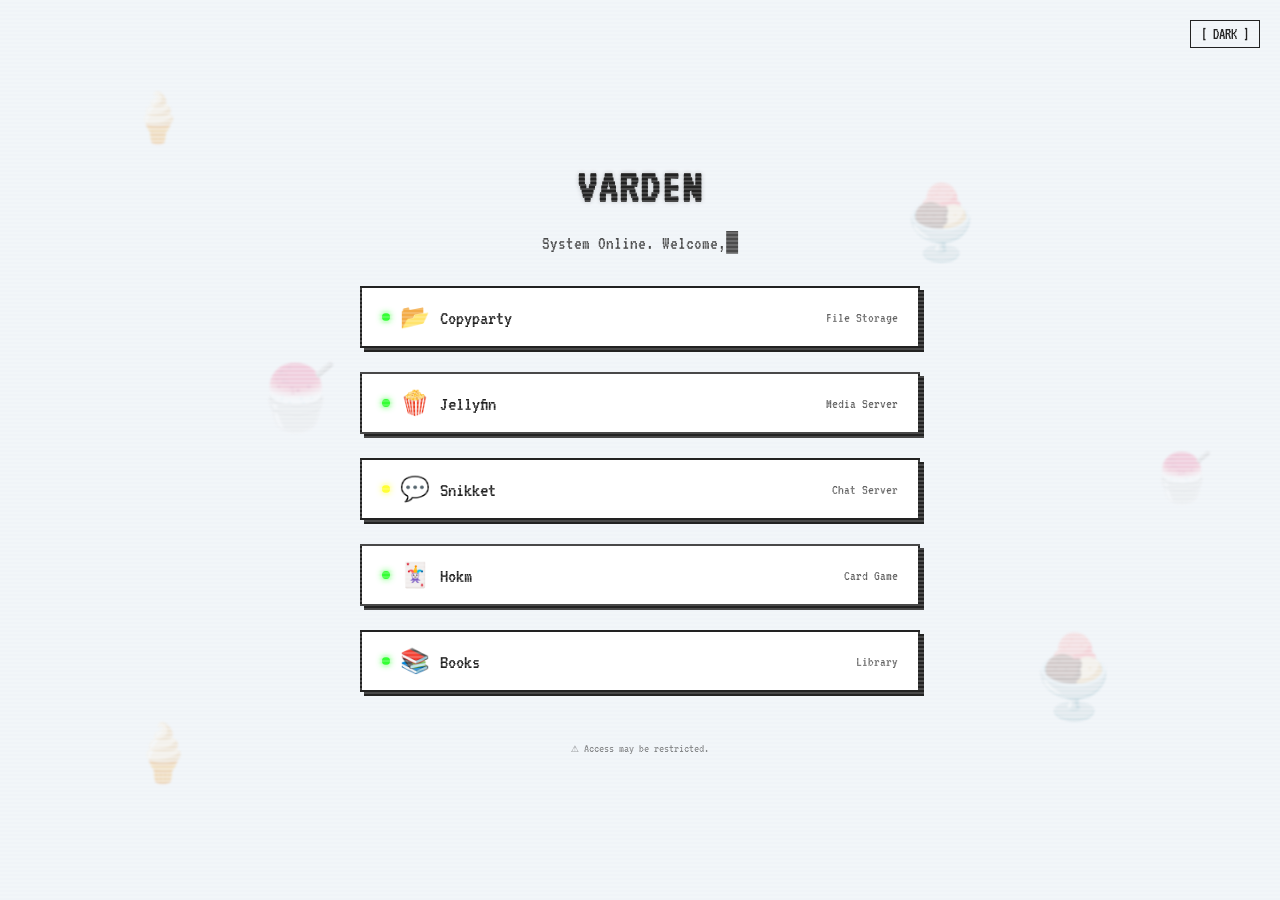
==== index.html @ 6d4e9b2d "Improve homepage UX: FOUC fix, mobile descriptions, hover touch safety, semantic HTML, reduced-motio" ====
<!DOCTYPE html>
<html lang="en">
    <head>
        <meta charset="UTF-8">
        <meta name="viewport" content="width=device-width, initial-scale=1.0">
        <meta name="description" content="Varden — personal services hub: file storage, media server, chat, card game, and digital library.">
        <title>varden</title>
        <!-- Favicon: Axe Emoji -->
        <link rel="icon" href="data:image/svg+xml,<svg xmlns=%22http://www.w3.org/2000/svg%22 viewBox=%220 0 100 100%22><text y=%22.9em%22 font-size=%2290%22>🪓</text></svg>">

        <!-- Google Fonts: VT323 for retro terminal look -->
        <link rel="preconnect" href="https://fonts.googleapis.com">
        <link rel="preconnect" href="https://fonts.gstatic.com" crossorigin>
        <link href="https://fonts.googleapis.com/css2?family=VT323&display=swap" rel="stylesheet">

        <style>
        :root {
            /* Dark Theme (Default) */
            --bg-color: #0a0a0a;
            --text-color: #33ff33; /* Classic Terminal Green */
            --accent-color: #33ff33;
            --scanline-color: rgba(0, 0, 0, 0.5);
            --button-bg: #111;
            --button-border: #33ff33;
            --button-hover-bg: #33ff33;
            --button-hover-text: #000;
            --shadow-glow: 0 0 10px rgba(51, 255, 51, 0.5);
            --tap-highlight: transparent;
            --ice-cream-opacity: 0.15;
        }

        [data-theme="light"] {
            /* Light Theme */
            --bg-color: #f0f4f8; /* Slightly icy blue-white */
            --text-color: #222;
            --accent-color: #ff85a2; /* Ice cream pink accent */
            --scanline-color: rgba(255, 255, 255, 0.3);
            --button-bg: #fff;
            --button-border: #222;
            --button-hover-bg: #ff85a2; /* originally: #222 */
            --button-hover-text: #fff;
            --shadow-glow: 0 0 5px rgba(0, 0, 0, 0.2);
            --ice-cream-opacity: 0.25;
        }

        * {
            box-sizing: border-box;
            -webkit-tap-highlight-color: var(--tap-highlight);
        }

        body {
            margin: 0;
            padding: 0;
            background-color: var(--bg-color);
            color: var(--text-color);
            font-family: 'VT323', monospace;
            min-height: 100vh;
            min-height: 100dvh;
            display: flex;
            flex-direction: column;
            align-items: center;
            justify-content: center;
            position: relative;
            transition: background-color 0.3s, color 0.3s;
        }

        /* CRT Scanline Effect Overlay */
        .crt-overlay {
            position: fixed;
            top: 0;
            left: 0;
            width: 100%;
            height: 100%;
            background: linear-gradient(
                to bottom,
                var(--scanline-color) 50%,
                transparent 50%
                );
            background-size: 100% 4px;
            pointer-events: none;
            z-index: 10;
            opacity: 0.6;
        }

        /* Floating Ice Cream Background */
        .bg-shapes {
            position: absolute;
            top: 0;
            left: 0;
            width: 100%;
            height: 100%;
            pointer-events: none;
            z-index: 1;
            overflow: hidden;
        }

        .shape {
            position: absolute;
            font-size: 4rem;
            opacity: var(--ice-cream-opacity);
            filter: blur(1px);
            animation: float 6s ease-in-out infinite;
        }

        .shape:nth-child(odd) { animation-duration: 5s; animation-delay: -1s; }
        .shape:nth-child(even) { animation-duration: 7s; animation-delay: -3s; }

        /* Random positions and delays for ice creams */
        .shape:nth-child(1) { top: 10%; left: 10%; animation-duration: 20s; font-size: 3rem; }
        .shape:nth-child(2) { top: 70%; left: 80%; animation-duration: 25s; animation-delay: -5s; font-size: 5rem; }
        .shape:nth-child(3) { top: 40%; left: 20%; animation-duration: 18s; animation-delay: -2s; font-size: 4rem; }
        .shape:nth-child(4) { top: 80%; left: 10%; animation-duration: 22s; animation-delay: -10s; font-size: 3.5rem; }
        .shape:nth-child(5) { top: 20%; left: 70%; animation-duration: 28s; animation-delay: -8s; font-size: 4.5rem; }
        .shape:nth-child(6) { top: 50%; left: 90%; animation-duration: 19s; animation-delay: -3s; font-size: 3rem; }

        @keyframes cyberPulse {
            0%, 100% { opacity: 0.8; filter: drop-shadow(0 0 2px #00ff00); }
            50% { opacity: 1; filter: drop-shadow(0 0 8px #00ff00); }
        }

        @keyframes float {
            0%, 100% { transform: translateY(0) rotate(0deg); }
            50% { transform: translateY(-20px) rotate(5deg); }
        }

        @keyframes flicker {
            0% { opacity: 0.97; }
            5% { opacity: 0.95; }
            10% { opacity: 0.9; }
            15% { opacity: 0.95; }
            20% { opacity: 0.99; }
            50% { opacity: 0.95; }
            80% { opacity: 0.9; }
            100% { opacity: 0.97; }
        }

        .container {
            text-align: center;
            z-index: 5;
            padding: 20px;
            max-width: 600px;
            width: 100%;
            animation: flicker 0.15s infinite;
            margin: auto 0;
        }

        h1 {
            font-size: 3rem;
            margin-bottom: 0.5rem;
            text-shadow: var(--shadow-glow);
            letter-spacing: 2px;
        }

        .welcome-msg {
            font-size: 1.2rem;
            margin-bottom: 2rem;
            opacity: 0.8;
        }

        .welcome-msg::after {
            content: '█';
            animation: blink 1s step-end infinite;
        }

        @keyframes blink {
            50% { opacity: 0; }
        }

        .service-list {
            display: flex;
            flex-direction: column;
            gap: 1.5rem;
            width: 100%;
        }

        .service-btn {
            display: flex;
            align-items: center;
            justify-content: space-between;
            background-color: var(--button-bg);
            border: 2px solid var(--button-border);
            color: var(--text-color);
            padding: 15px 20px;
            text-decoration: none;
            font-size: 1.3rem;
            transition: all 0.2s ease;
            position: relative;
            box-shadow: 4px 4px 0px var(--button-border);
        }

        @media (hover: hover) {
            .service-btn:hover {
                background-color: var(--button-hover-bg);
                color: var(--button-hover-text);
                box-shadow: 4px 4px 0px var(--button-hover-bg), 0 0 15px var(--button-hover-bg);
                cursor: pointer;
            }
        }

        .btn-left {
            display: flex;
            align-items: center;
            gap: 10px;
        }

        .status-dot {
            width: 8px;
            height: 8px;
            border-radius: 50%;
            background-color: #33ff33;
            box-shadow: 0 0 6px #33ff33;
            order: -1;
        }

        .status-dot.offline {
            background-color: #ff3333;
            box-shadow: 0 0 6px #ff3333;
        }

        .status-dot.degraded {
            background-color: #ffff33;
            box-shadow: 0 0 6px #ffff33;
        }

        .emoji-icon {
            font-size: 1.5rem;
        }

        .description {
            font-size: 0.9rem;
            opacity: 0.7;
            text-align: right;
            max-width: 150px;
            white-space: nowrap;
            overflow: hidden;
            text-overflow: ellipsis;
        }

        .footer {
            margin-top: 3rem;
            font-size: 0.8rem;
            opacity: 0.5;
        }

        .theme-toggle {
            position: absolute;
            top: 20px;
            right: 20px;
            background: transparent;
            border: 1px solid var(--text-color);
            color: var(--text-color);
            padding: 5px 10px;
            font-family: 'VT323', monospace;
            cursor: pointer;
            z-index: 20;
            font-size: 1rem;
        }

        @media (hover: hover) {
            .theme-toggle:hover {
                background: var(--text-color);
                color: var(--bg-color);
            }
        }

        body.animations-paused * {
            animation-play-state: paused !important;
        }

        @media (max-width: 600px) {
            h1 { font-size: 2.5rem; }
            .service-btn {
                flex-direction: row;
                align-items: center;
                gap: 10px;
            }
            .description {
                font-size: 0.8rem;
            }
            .shape { font-size: 3rem !important; }
        }
    </style>
    <script>
        (function() {
            var saved = localStorage.getItem('theme');
            var theme = saved || (window.matchMedia('(prefers-color-scheme: light)').matches ? 'light' : 'dark');
            document.documentElement.setAttribute('data-theme', theme);
        })();
    </script>
    </head>

    <body>

        <div class="crt-overlay"></div>

        <div class="bg-shapes">
            <div class="shape">🍦</div>
            <div class="shape">🍨</div>
            <div class="shape">🍧</div>
            <div class="shape">🍦</div>
            <div class="shape">🍨</div>
            <div class="shape">🍧</div>
        </div>

        <button class="theme-toggle" id="themeToggle">[ LIGHT ]</button>

        <main class="container">
            <h1>VARDEN</h1>
            <p class="welcome-msg">System Online. Welcome, User.</p>

            <nav class="service-list" aria-label="Services">
                <!-- Copyparty Link -->
                <a href="https://copyparty.varden.ir" class="service-btn">
                    <div class="btn-left">
                        <span class="status-dot"></span>
                        <span class="emoji-icon">📂</span>
                        <span>Copyparty</span>
                    </div>
                    <span class="description">File Storage</span>
                </a>

                <!-- Jellyfin Link -->
                <a href="https://jellyfin.varden.ir" class="service-btn">
                    <div class="btn-left">
                        <span class="status-dot"></span>
                        <span class="emoji-icon">🍿</span>
                        <span>Jellyfin</span>
                    </div>
                    <span class="description">Media Server</span>
                </a>

                <!-- Snikket Link -->
                <a href="#" class="service-btn">
                    <div class="btn-left">
                        <span class="status-dot degraded"></span>
                        <span class="emoji-icon">💬</span>
                        <span>Snikket</span>
                    </div>
                    <span class="description">Chat Server</span>
                </a>

                <!-- Hokm Link -->
                <a href="https://hokm.varden.ir" class="service-btn">
                    <div class="btn-left">
                        <span class="status-dot"></span>
                        <span class="emoji-icon">🃏</span>
                        <span>Hokm</span>
                    </div>
                    <span class="description">Card Game</span>
                </a>

                <!-- Books Link -->
                <a href="https://books.varden.ir" class="service-btn">
                    <div class="btn-left">
                        <span class="status-dot"></span>
                        <span class="emoji-icon">📚</span>
                        <span>Books</span>
                    </div>
                    <span class="description">Library</span>
                </a>
            </nav>

            <footer class="footer">
                <p>⚠️ Access may be restricted.</p>
            </footer>
        </main>

        <script>
            const toggleBtn = document.getElementById('themeToggle');
            const docEl = document.documentElement;

            // Typing effect for welcome message
            const welcomeMsg = document.querySelector('.welcome-msg');
            const text = welcomeMsg.textContent;
            welcomeMsg.textContent = '';
            let i = 0;

            function typeWriter() {
                if (i < text.length) {
                    welcomeMsg.textContent += text.charAt(i);
                    i++;
                    setTimeout(typeWriter, 50);
                }
            }

            typeWriter();

            // Sync toggle button text with theme set by head script
            updateButtonText(docEl.getAttribute('data-theme'));

            toggleBtn.addEventListener('click', () => {
                const current = docEl.getAttribute('data-theme');
                const newTheme = current === 'dark' ? 'light' : 'dark';

                docEl.setAttribute('data-theme', newTheme);
                localStorage.setItem('theme', newTheme);
                updateButtonText(newTheme);
            });

            function updateButtonText(theme) {
                toggleBtn.textContent = theme === 'dark' ? '[ LIGHT ]' : '[ DARK ]';
            }

            // Pause animations when tab is not visible
            document.addEventListener('visibilitychange', () => {
                document.body.classList.toggle('animations-paused', document.hidden);
            });
        </script>
    </body>
</html>
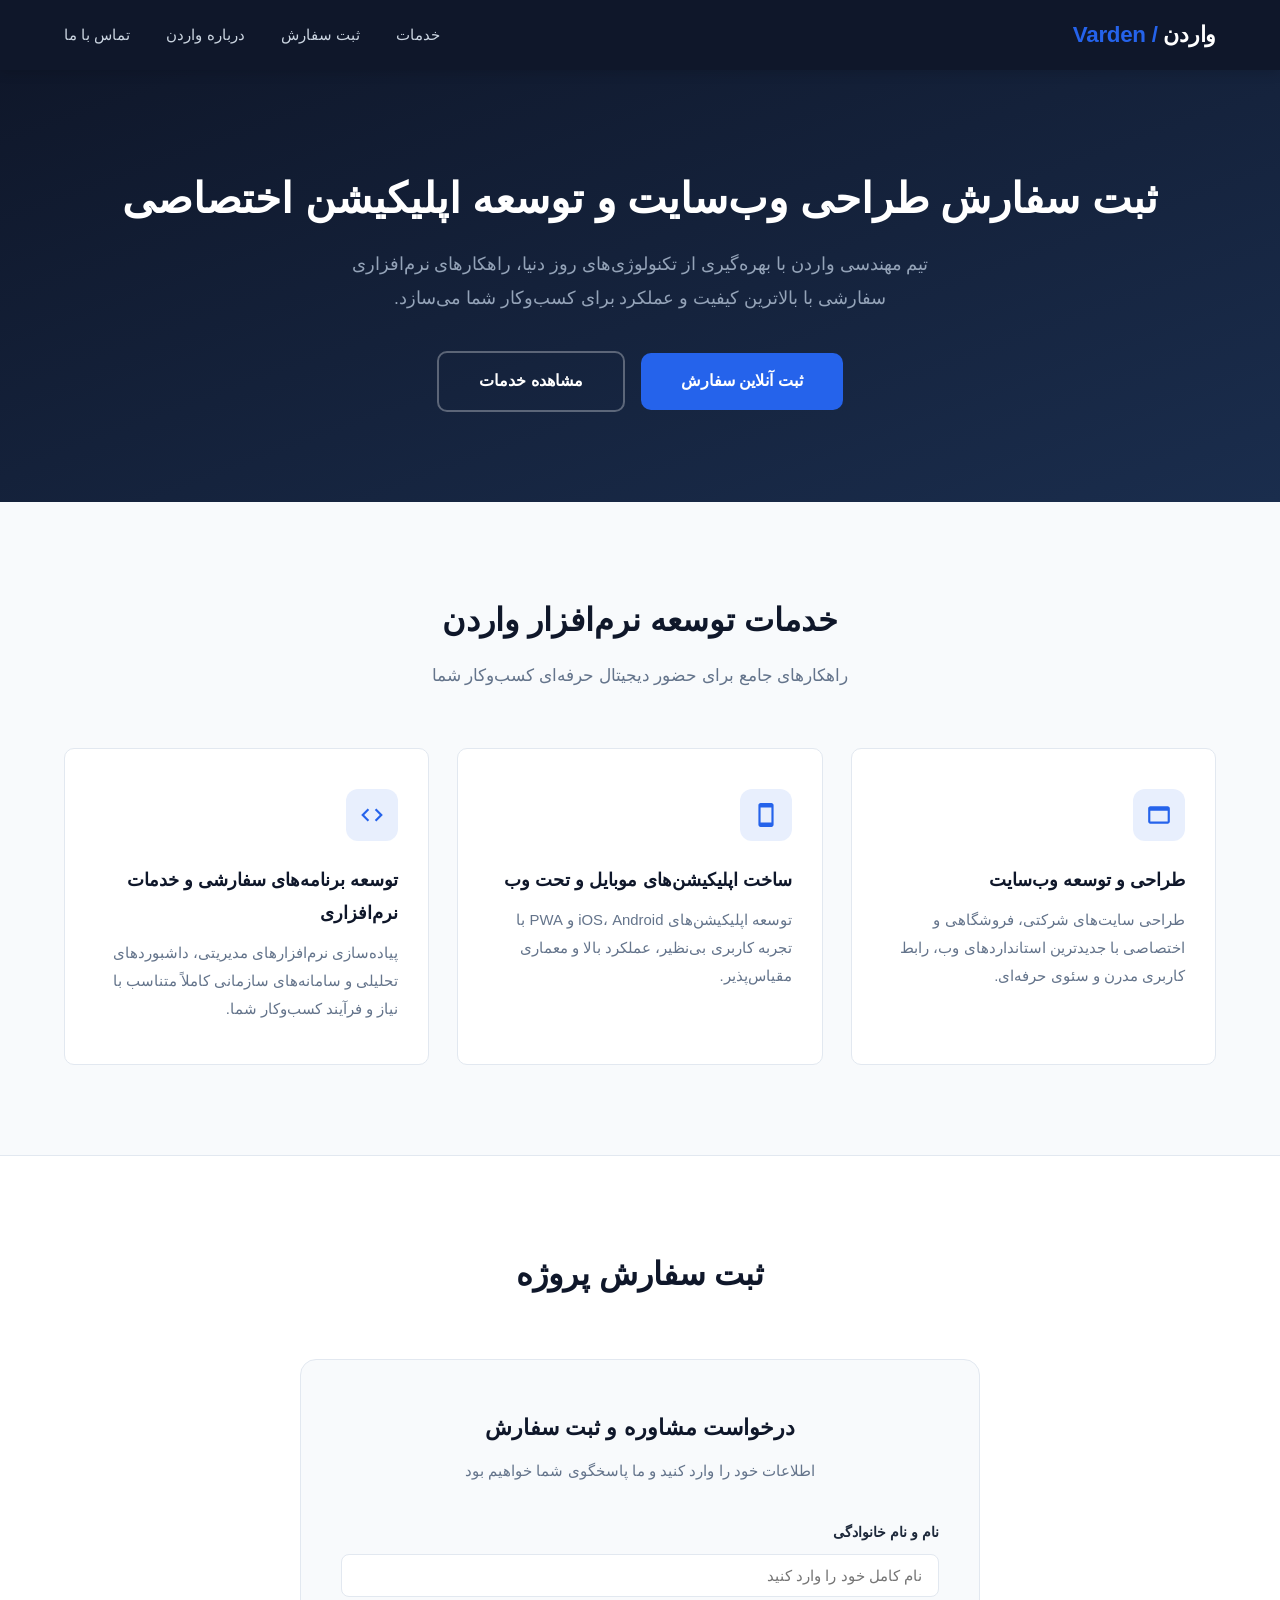
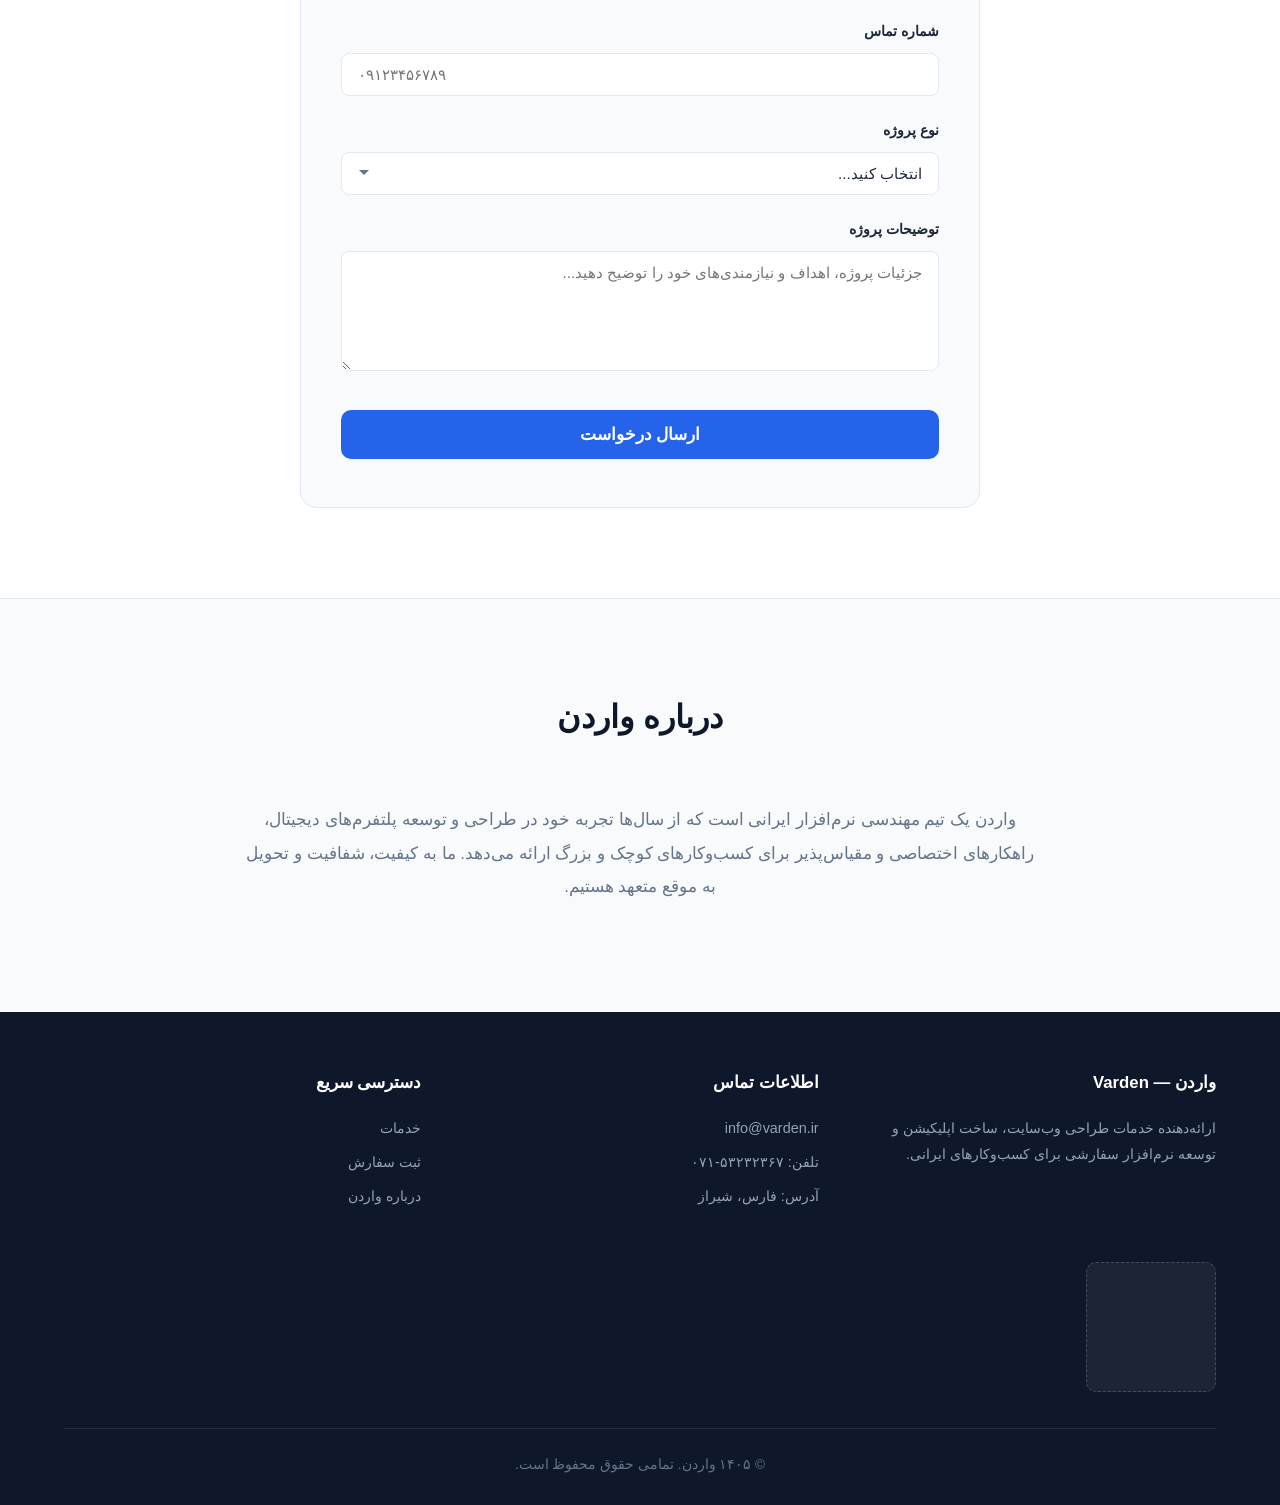
==== commit 326bcf90: "Embed real Enamad trust seal and update contact info - Embed real Enamad trust seal (id=7488022) - R" ====
--- a/index.html
+++ b/index.html
@@ -1,410 +1,611 @@
 <!DOCTYPE html>
-<html lang="en">
-    <head>
-        <meta charset="UTF-8">
-        <meta name="viewport" content="width=device-width, initial-scale=1.0">
-        <meta name="description" content="Varden — personal services hub: file storage, media server, chat, card game, and digital library.">
-        <title>varden</title>
-        <!-- Favicon: Axe Emoji -->
-        <link rel="icon" href="data:image/svg+xml,<svg xmlns=%22http://www.w3.org/2000/svg%22 viewBox=%220 0 100 100%22><text y=%22.9em%22 font-size=%2290%22>🪓</text></svg>">
-
-        <!-- Google Fonts: VT323 for retro terminal look -->
-        <link rel="preconnect" href="https://fonts.googleapis.com">
-        <link rel="preconnect" href="https://fonts.gstatic.com" crossorigin>
-        <link href="https://fonts.googleapis.com/css2?family=VT323&display=swap" rel="stylesheet">
-
-        <style>
-        :root {
-            /* Dark Theme (Default) */
-            --bg-color: #0a0a0a;
-            --text-color: #33ff33; /* Classic Terminal Green */
-            --accent-color: #33ff33;
-            --scanline-color: rgba(0, 0, 0, 0.5);
-            --button-bg: #111;
-            --button-border: #33ff33;
-            --button-hover-bg: #33ff33;
-            --button-hover-text: #000;
-            --shadow-glow: 0 0 10px rgba(51, 255, 51, 0.5);
-            --tap-highlight: transparent;
-            --ice-cream-opacity: 0.15;
-        }
-
-        [data-theme="light"] {
-            /* Light Theme */
-            --bg-color: #f0f4f8; /* Slightly icy blue-white */
-            --text-color: #222;
-            --accent-color: #ff85a2; /* Ice cream pink accent */
-            --scanline-color: rgba(255, 255, 255, 0.3);
-            --button-bg: #fff;
-            --button-border: #222;
-            --button-hover-bg: #ff85a2; /* originally: #222 */
-            --button-hover-text: #fff;
-            --shadow-glow: 0 0 5px rgba(0, 0, 0, 0.2);
-            --ice-cream-opacity: 0.25;
-        }
-
-        * {
-            box-sizing: border-box;
-            -webkit-tap-highlight-color: var(--tap-highlight);
-        }
-
-        body {
+<html lang="fa" dir="rtl">
+<head>
+    <meta charset="UTF-8">
+    <meta name="viewport" content="width=device-width, initial-scale=1.0">
+    <title>واردن | ثبت سفارش طراحی وب‌سایت و توسعه اپلیکیشن اختصاصی</title>
+    <style>
+        *, *::before, *::after {
             margin: 0;
             padding: 0;
-            background-color: var(--bg-color);
-            color: var(--text-color);
-            font-family: 'VT323', monospace;
-            min-height: 100vh;
-            min-height: 100dvh;
-            display: flex;
-            flex-direction: column;
-            align-items: center;
-            justify-content: center;
-            position: relative;
-            transition: background-color 0.3s, color 0.3s;
-        }
-
-        /* CRT Scanline Effect Overlay */
-        .crt-overlay {
-            position: fixed;
+            box-sizing: border-box;
+        }
+
+        :root {
+            --primary: #0f172a;
+            --bg: #f8fafc;
+            --accent: #2563eb;
+            --accent-hover: #1d4ed8;
+            --text: #1e293b;
+            --text-light: #64748b;
+            --border: #e2e8f0;
+            --white: #ffffff;
+            --radius: 10px;
+        }
+
+        html {
+            scroll-behavior: smooth;
+        }
+
+        body {
+            font-family: Vazirmatn, IRANSans, Tahoma, sans-serif;
+            background-color: var(--bg);
+            color: var(--text);
+            line-height: 1.8;
+            direction: rtl;
+        }
+
+        a {
+            text-decoration: none;
+            color: inherit;
+        }
+
+        .container {
+            max-width: 1200px;
+            margin: 0 auto;
+            padding: 0 24px;
+        }
+
+        /* ===== HEADER ===== */
+        header {
+            background: var(--primary);
+            position: sticky;
             top: 0;
-            left: 0;
-            width: 100%;
-            height: 100%;
-            background: linear-gradient(
-                to bottom,
-                var(--scanline-color) 50%,
-                transparent 50%
-                );
-            background-size: 100% 4px;
-            pointer-events: none;
-            z-index: 10;
-            opacity: 0.6;
-        }
-
-        /* Floating Ice Cream Background */
-        .bg-shapes {
-            position: absolute;
-            top: 0;
-            left: 0;
-            width: 100%;
-            height: 100%;
-            pointer-events: none;
-            z-index: 1;
-            overflow: hidden;
-        }
-
-        .shape {
-            position: absolute;
-            font-size: 4rem;
-            opacity: var(--ice-cream-opacity);
-            filter: blur(1px);
-            animation: float 6s ease-in-out infinite;
-        }
-
-        .shape:nth-child(odd) { animation-duration: 5s; animation-delay: -1s; }
-        .shape:nth-child(even) { animation-duration: 7s; animation-delay: -3s; }
-
-        /* Random positions and delays for ice creams */
-        .shape:nth-child(1) { top: 10%; left: 10%; animation-duration: 20s; font-size: 3rem; }
-        .shape:nth-child(2) { top: 70%; left: 80%; animation-duration: 25s; animation-delay: -5s; font-size: 5rem; }
-        .shape:nth-child(3) { top: 40%; left: 20%; animation-duration: 18s; animation-delay: -2s; font-size: 4rem; }
-        .shape:nth-child(4) { top: 80%; left: 10%; animation-duration: 22s; animation-delay: -10s; font-size: 3.5rem; }
-        .shape:nth-child(5) { top: 20%; left: 70%; animation-duration: 28s; animation-delay: -8s; font-size: 4.5rem; }
-        .shape:nth-child(6) { top: 50%; left: 90%; animation-duration: 19s; animation-delay: -3s; font-size: 3rem; }
-
-        @keyframes cyberPulse {
-            0%, 100% { opacity: 0.8; filter: drop-shadow(0 0 2px #00ff00); }
-            50% { opacity: 1; filter: drop-shadow(0 0 8px #00ff00); }
-        }
-
-        @keyframes float {
-            0%, 100% { transform: translateY(0) rotate(0deg); }
-            50% { transform: translateY(-20px) rotate(5deg); }
-        }
-
-        @keyframes flicker {
-            0% { opacity: 0.97; }
-            5% { opacity: 0.95; }
-            10% { opacity: 0.9; }
-            15% { opacity: 0.95; }
-            20% { opacity: 0.99; }
-            50% { opacity: 0.95; }
-            80% { opacity: 0.9; }
-            100% { opacity: 0.97; }
-        }
-
-        .container {
-            text-align: center;
-            z-index: 5;
-            padding: 20px;
-            max-width: 600px;
-            width: 100%;
-            animation: flicker 0.15s infinite;
-            margin: auto 0;
-        }
-
-        h1 {
-            font-size: 3rem;
-            margin-bottom: 0.5rem;
-            text-shadow: var(--shadow-glow);
-            letter-spacing: 2px;
-        }
-
-        .welcome-msg {
-            font-size: 1.2rem;
-            margin-bottom: 2rem;
-            opacity: 0.8;
-        }
-
-        .welcome-msg::after {
-            content: '█';
-            animation: blink 1s step-end infinite;
-        }
-
-        @keyframes blink {
-            50% { opacity: 0; }
-        }
-
-        .service-list {
-            display: flex;
-            flex-direction: column;
-            gap: 1.5rem;
-            width: 100%;
-        }
-
-        .service-btn {
+            z-index: 1000;
+            box-shadow: 0 2px 12px rgba(0,0,0,0.15);
+        }
+
+        .navbar {
             display: flex;
             align-items: center;
             justify-content: space-between;
-            background-color: var(--button-bg);
-            border: 2px solid var(--button-border);
-            color: var(--text-color);
-            padding: 15px 20px;
-            text-decoration: none;
-            font-size: 1.3rem;
-            transition: all 0.2s ease;
-            position: relative;
-            box-shadow: 4px 4px 0px var(--button-border);
-        }
-
-        @media (hover: hover) {
-            .service-btn:hover {
-                background-color: var(--button-hover-bg);
-                color: var(--button-hover-text);
-                box-shadow: 4px 4px 0px var(--button-hover-bg), 0 0 15px var(--button-hover-bg);
-                cursor: pointer;
-            }
-        }
-
-        .btn-left {
+            height: 70px;
+        }
+
+        .brand {
+            font-size: 1.4rem;
+            font-weight: 700;
+            color: var(--white);
+            letter-spacing: -0.3px;
+        }
+
+        .brand span {
+            color: var(--accent);
+        }
+
+        .nav-menu {
             display: flex;
             align-items: center;
-            gap: 10px;
-        }
-
-        .status-dot {
-            width: 8px;
-            height: 8px;
-            border-radius: 50%;
-            background-color: #33ff33;
-            box-shadow: 0 0 6px #33ff33;
-            order: -1;
-        }
-
-        .status-dot.offline {
-            background-color: #ff3333;
-            box-shadow: 0 0 6px #ff3333;
-        }
-
-        .status-dot.degraded {
-            background-color: #ffff33;
-            box-shadow: 0 0 6px #ffff33;
-        }
-
-        .emoji-icon {
-            font-size: 1.5rem;
-        }
-
-        .description {
+            gap: 36px;
+            list-style: none;
+        }
+
+        .nav-menu a {
+            color: #cbd5e1;
+            font-size: 0.95rem;
+            font-weight: 500;
+            transition: color 0.2s ease;
+        }
+
+        .nav-menu a:hover {
+            color: var(--white);
+        }
+
+        .hamburger {
+            display: none;
+            background: none;
+            border: none;
+            color: var(--white);
+            font-size: 1.6rem;
+            cursor: pointer;
+            padding: 4px;
+        }
+
+        /* ===== HERO ===== */
+        .hero {
+            background: linear-gradient(160deg, var(--primary) 0%, #1a2d4d 100%);
+            padding: 100px 0 90px;
+            text-align: center;
+            color: var(--white);
+        }
+
+        .hero h1 {
+            font-size: 2.6rem;
+            font-weight: 700;
+            line-height: 1.4;
+            margin-bottom: 20px;
+        }
+
+        .hero p {
+            font-size: 1.1rem;
+            color: #94a3b8;
+            max-width: 620px;
+            margin: 0 auto 36px;
+            line-height: 1.9;
+        }
+
+        .btn {
+            display: inline-block;
+            padding: 14px 40px;
+            border-radius: var(--radius);
+            font-size: 1rem;
+            font-weight: 600;
+            border: none;
+            cursor: pointer;
+            transition: all 0.25s ease;
+        }
+
+        .btn-accent {
+            background: var(--accent);
+            color: var(--white);
+        }
+
+        .btn-accent:hover {
+            background: var(--accent-hover);
+            transform: translateY(-2px);
+            box-shadow: 0 8px 24px rgba(37, 99, 235, 0.35);
+        }
+
+        .btn-outline {
+            background: transparent;
+            color: var(--white);
+            border: 2px solid rgba(255,255,255,0.3);
+            margin-right: 12px;
+        }
+
+        .btn-outline:hover {
+            border-color: var(--white);
+            background: rgba(255,255,255,0.08);
+        }
+
+        /* ===== SECTIONS COMMON ===== */
+        section {
+            padding: 90px 0;
+        }
+
+        .section-header {
+            text-align: center;
+            margin-bottom: 56px;
+        }
+
+        .section-header h2 {
+            font-size: 2rem;
+            font-weight: 700;
+            color: var(--primary);
+            margin-bottom: 12px;
+        }
+
+        .section-header p {
+            color: var(--text-light);
+            font-size: 1.05rem;
+        }
+
+        /* ===== SERVICES ===== */
+        .services-grid {
+            display: grid;
+            grid-template-columns: repeat(auto-fit, minmax(300px, 1fr));
+            gap: 28px;
+        }
+
+        .service-card {
+            background: var(--white);
+            border: 1px solid var(--border);
+            border-radius: var(--radius);
+            padding: 40px 30px;
+            transition: all 0.3s ease;
+        }
+
+        .service-card:hover {
+            box-shadow: 0 10px 40px rgba(15, 23, 42, 0.08);
+            transform: translateY(-4px);
+            border-color: transparent;
+        }
+
+        .service-icon {
+            width: 52px;
+            height: 52px;
+            background: rgba(37, 99, 235, 0.1);
+            border-radius: 12px;
+            display: flex;
+            align-items: center;
+            justify-content: center;
+            margin-bottom: 22px;
+        }
+
+        .service-icon svg {
+            width: 26px;
+            height: 26px;
+            fill: var(--accent);
+        }
+
+        .service-card h3 {
+            font-size: 1.15rem;
+            font-weight: 600;
+            margin-bottom: 10px;
+            color: var(--primary);
+        }
+
+        .service-card p {
+            color: var(--text-light);
+            font-size: 0.93rem;
+            line-height: 1.9;
+        }
+
+        /* ===== ORDER FORM ===== */
+        .order-section {
+            background: var(--white);
+            border-top: 1px solid var(--border);
+            border-bottom: 1px solid var(--border);
+        }
+
+        .order-wrapper {
+            max-width: 680px;
+            margin: 0 auto;
+            background: var(--bg);
+            border: 1px solid var(--border);
+            border-radius: 16px;
+            padding: 48px 40px;
+        }
+
+        .order-wrapper h3 {
+            text-align: center;
+            font-size: 1.4rem;
+            font-weight: 700;
+            color: var(--primary);
+            margin-bottom: 8px;
+        }
+
+        .order-wrapper .subtitle {
+            text-align: center;
+            color: var(--text-light);
+            font-size: 0.95rem;
+            margin-bottom: 36px;
+        }
+
+        .form-group {
+            margin-bottom: 22px;
+        }
+
+        .form-group label {
+            display: block;
             font-size: 0.9rem;
-            opacity: 0.7;
-            text-align: right;
-            max-width: 150px;
-            white-space: nowrap;
-            overflow: hidden;
-            text-overflow: ellipsis;
-        }
-
-        .footer {
-            margin-top: 3rem;
+            font-weight: 600;
+            color: var(--text);
+            margin-bottom: 8px;
+        }
+
+        .form-group input,
+        .form-group select,
+        .form-group textarea {
+            width: 100%;
+            padding: 12px 16px;
+            border: 1px solid var(--border);
+            border-radius: 8px;
+            font-family: inherit;
+            font-size: 0.95rem;
+            color: var(--text);
+            background: var(--white);
+            transition: border-color 0.2s ease, box-shadow 0.2s ease;
+            outline: none;
+        }
+
+        .form-group input:focus,
+        .form-group select:focus,
+        .form-group textarea:focus {
+            border-color: var(--accent);
+            box-shadow: 0 0 0 3px rgba(37, 99, 235, 0.12);
+        }
+
+        .form-group textarea {
+            resize: vertical;
+            min-height: 120px;
+        }
+
+        .form-group select {
+            appearance: none;
+            background-image: url("data:image/svg+xml,%3Csvg xmlns='http://www.w3.org/2000/svg' width='12' height='12' viewBox='0 0 12 12'%3E%3Cpath fill='%2364748b' d='M6 8L1 3h10z'/%3E%3C/svg%3E");
+            background-repeat: no-repeat;
+            background-position: left 16px center;
+            padding-left: 40px;
+        }
+
+        .form-submit {
+            width: 100%;
+            padding: 14px;
+            font-size: 1.05rem;
+            margin-top: 8px;
+        }
+
+        /* ===== ABOUT ===== */
+        .about-content {
+            max-width: 800px;
+            margin: 0 auto;
+            text-align: center;
+        }
+
+        .about-content p {
+            font-size: 1.05rem;
+            color: var(--text-light);
+            line-height: 2;
+            margin-bottom: 18px;
+        }
+
+        /* ===== FOOTER ===== */
+        footer {
+            background: var(--primary);
+            color: #cbd5e1;
+            padding: 56px 0 28px;
+        }
+
+        .footer-grid {
+            display: grid;
+            grid-template-columns: repeat(auto-fit, minmax(240px, 1fr));
+            gap: 40px;
+            margin-bottom: 44px;
+        }
+
+        .footer-col h4 {
+            color: var(--white);
+            font-size: 1.05rem;
+            font-weight: 600;
+            margin-bottom: 18px;
+        }
+
+        .footer-col p,
+        .footer-col a {
+            font-size: 0.9rem;
+            color: #94a3b8;
+            display: block;
+            margin-bottom: 8px;
+            transition: color 0.2s ease;
+        }
+
+        .footer-col a:hover {
+            color: var(--white);
+        }
+
+        .footer-badges {
+            display: flex;
+            align-items: center;
+            gap: 20px;
+            margin-bottom: 36px;
+            flex-wrap: wrap;
+        }
+
+        #enemad-logo {
+            width: 130px;
+            height: 130px;
+            background: rgba(255,255,255,0.06);
+            border: 1px dashed rgba(255,255,255,0.18);
+            border-radius: 10px;
+            display: flex;
+            align-items: center;
+            justify-content: center;
+        }
+
+        .zarinpal-badge {
+            width: 130px;
+            height: 130px;
+            background: rgba(255,255,255,0.06);
+            border: 1px dashed rgba(255,255,255,0.18);
+            border-radius: 10px;
+            display: flex;
+            align-items: center;
+            justify-content: center;
+            flex-direction: column;
+            gap: 6px;
+        }
+
+        .zarinpal-badge svg {
+            width: 40px;
+            height: 40px;
+            fill: #f59e0b;
+        }
+
+        .zarinpal-badge span {
             font-size: 0.8rem;
-            opacity: 0.5;
-        }
-
-        .theme-toggle {
-            position: absolute;
-            top: 20px;
-            right: 20px;
-            background: transparent;
-            border: 1px solid var(--text-color);
-            color: var(--text-color);
-            padding: 5px 10px;
-            font-family: 'VT323', monospace;
-            cursor: pointer;
-            z-index: 20;
-            font-size: 1rem;
-        }
-
-        @media (hover: hover) {
-            .theme-toggle:hover {
-                background: var(--text-color);
-                color: var(--bg-color);
-            }
-        }
-
-        body.animations-paused * {
-            animation-play-state: paused !important;
-        }
-
-        @media (max-width: 600px) {
-            h1 { font-size: 2.5rem; }
-            .service-btn {
-                flex-direction: row;
-                align-items: center;
-                gap: 10px;
-            }
-            .description {
-                font-size: 0.8rem;
-            }
-            .shape { font-size: 3rem !important; }
+            color: #94a3b8;
+        }
+
+        .footer-bottom {
+            border-top: 1px solid rgba(255,255,255,0.08);
+            padding-top: 24px;
+            text-align: center;
+            font-size: 0.85rem;
+            color: #64748b;
+        }
+
+        /* ===== RESPONSIVE ===== */
+        @media (max-width: 768px) {
+            .nav-menu {
+                display: none;
+                position: absolute;
+                top: 70px;
+                right: 0;
+                left: 0;
+                background: var(--primary);
+                flex-direction: column;
+                padding: 24px;
+                gap: 20px;
+                border-top: 1px solid rgba(255,255,255,0.08);
+            }
+
+            .nav-menu.open {
+                display: flex;
+            }
+
+            .hamburger {
+                display: block;
+            }
+
+            .hero h1 {
+                font-size: 1.8rem;
+            }
+
+            .hero p {
+                font-size: 0.95rem;
+            }
+
+            .btn-outline {
+                margin-right: 0;
+                margin-top: 12px;
+            }
+
+            .order-wrapper {
+                padding: 32px 24px;
+            }
+
+            .services-grid {
+                grid-template-columns: 1fr;
+            }
         }
     </style>
-    <script>
-        (function() {
-            var saved = localStorage.getItem('theme');
-            var theme = saved || (window.matchMedia('(prefers-color-scheme: light)').matches ? 'light' : 'dark');
-            document.documentElement.setAttribute('data-theme', theme);
-        })();
-    </script>
-    </head>
-
-    <body>
-
-        <div class="crt-overlay"></div>
-
-        <div class="bg-shapes">
-            <div class="shape">🍦</div>
-            <div class="shape">🍨</div>
-            <div class="shape">🍧</div>
-            <div class="shape">🍦</div>
-            <div class="shape">🍨</div>
-            <div class="shape">🍧</div>
+</head>
+<body>
+
+    <!-- ===== HEADER ===== -->
+    <header>
+        <div class="container">
+            <nav class="navbar">
+                <a href="#" class="brand">واردن <span>/ Varden</span></a>
+                <ul class="nav-menu" id="navMenu">
+                    <li><a href="#services">خدمات</a></li>
+                    <li><a href="#order">ثبت سفارش</a></li>
+                    <li><a href="#about">درباره واردن</a></li>
+                    <li><a href="#contact">تماس با ما</a></li>
+                </ul>
+                <button class="hamburger" onclick="document.getElementById('navMenu').classList.toggle('open')" aria-label="منو">&#9776;</button>
+            </nav>
         </div>
-
-        <button class="theme-toggle" id="themeToggle">[ LIGHT ]</button>
-
-        <main class="container">
-            <h1>VARDEN</h1>
-            <p class="welcome-msg">System Online. Welcome, User.</p>
-
-            <nav class="service-list" aria-label="Services">
-                <!-- Copyparty Link -->
-                <a href="https://copyparty.varden.ir" class="service-btn">
-                    <div class="btn-left">
-                        <span class="status-dot"></span>
-                        <span class="emoji-icon">📂</span>
-                        <span>Copyparty</span>
+    </header>
+
+    <!-- ===== HERO ===== -->
+    <section class="hero">
+        <div class="container">
+            <h1>ثبت سفارش طراحی وب‌سایت و توسعه اپلیکیشن اختصاصی</h1>
+            <p>تیم مهندسی واردن با بهره‌گیری از تکنولوژی‌های روز دنیا، راهکارهای نرم‌افزاری سفارشی با بالاترین کیفیت و عملکرد برای کسب‌وکار شما می‌سازد.</p>
+            <div>
+                <a href="#order" class="btn btn-accent">ثبت آنلاین سفارش</a>
+                <a href="#services" class="btn btn-outline">مشاهده خدمات</a>
+            </div>
+        </div>
+    </section>
+
+    <!-- ===== SERVICES ===== -->
+    <section id="services">
+        <div class="container">
+            <div class="section-header">
+                <h2>خدمات توسعه نرم‌افزار واردن</h2>
+                <p>راهکارهای جامع برای حضور دیجیتال حرفه‌ای کسب‌وکار شما</p>
+            </div>
+            <div class="services-grid">
+                <div class="service-card">
+                    <div class="service-icon">
+                        <svg viewBox="0 0 24 24"><path d="M20 4H4c-1.1 0-2 .9-2 2v12c0 1.1.9 2 2 2h16c1.1 0 2-.9 2-2V6c0-1.1-.9-2-2-2zm0 14H4V8h16v10z"/></svg>
                     </div>
-                    <span class="description">File Storage</span>
-                </a>
-
-                <!-- Jellyfin Link -->
-                <a href="https://jellyfin.varden.ir" class="service-btn">
-                    <div class="btn-left">
-                        <span class="status-dot"></span>
-                        <span class="emoji-icon">🍿</span>
-                        <span>Jellyfin</span>
+                    <h3>طراحی و توسعه وب‌سایت</h3>
+                    <p>طراحی سایت‌های شرکتی، فروشگاهی و اختصاصی با جدیدترین استانداردهای وب، رابط کاربری مدرن و سئوی حرفه‌ای.</p>
+                </div>
+                <div class="service-card">
+                    <div class="service-icon">
+                        <svg viewBox="0 0 24 24"><path d="M17 1.01L7 1c-1.1 0-2 .9-2 2v18c0 1.1.9 2 2 2h10c1.1 0 2-.9 2-2V3c0-1.1-.9-1.99-2-1.99zM17 19H7V5h10v14z"/></svg>
                     </div>
-                    <span class="description">Media Server</span>
-                </a>
-
-                <!-- Snikket Link -->
-                <a href="#" class="service-btn">
-                    <div class="btn-left">
-                        <span class="status-dot degraded"></span>
-                        <span class="emoji-icon">💬</span>
-                        <span>Snikket</span>
+                    <h3>ساخت اپلیکیشن‌های موبایل و تحت وب</h3>
+                    <p>توسعه اپلیکیشن‌های iOS، Android و PWA با تجربه کاربری بی‌نظیر، عملکرد بالا و معماری مقیاس‌پذیر.</p>
+                </div>
+                <div class="service-card">
+                    <div class="service-icon">
+                        <svg viewBox="0 0 24 24"><path d="M9.4 16.6L4.8 12l4.6-4.6L8 6l-6 6 6 6 1.4-1.4zm5.2 0l4.6-4.6-4.6-4.6L16 6l6 6-6 6-1.4-1.4z"/></svg>
                     </div>
-                    <span class="description">Chat Server</span>
-                </a>
-
-                <!-- Hokm Link -->
-                <a href="https://hokm.varden.ir" class="service-btn">
-                    <div class="btn-left">
-                        <span class="status-dot"></span>
-                        <span class="emoji-icon">🃏</span>
-                        <span>Hokm</span>
+                    <h3>توسعه برنامه‌های سفارشی و خدمات نرم‌افزاری</h3>
+                    <p>پیاده‌سازی نرم‌افزارهای مدیریتی، داشبوردهای تحلیلی و سامانه‌های سازمانی کاملاً متناسب با نیاز و فرآیند کسب‌وکار شما.</p>
+                </div>
+            </div>
+        </div>
+    </section>
+
+    <!-- ===== ORDER FORM ===== -->
+    <section class="order-section" id="order">
+        <div class="container">
+            <div class="section-header">
+                <h2>ثبت سفارش پروژه</h2>
+            </div>
+            <div class="order-wrapper">
+                <h3>درخواست مشاوره و ثبت سفارش</h3>
+                <p class="subtitle">اطلاعات خود را وارد کنید و ما پاسخگوی شما خواهیم بود</p>
+                <form action="#" method="POST" onsubmit="event.preventDefault(); alert('درخواست شما با موفقیت ثبت شد. به زودی با شما تماس خواهیم گرفت.');">
+                    <div class="form-group">
+                        <label for="name">نام و نام خانوادگی</label>
+                        <input type="text" id="name" name="name" placeholder="نام کامل خود را وارد کنید" required>
                     </div>
-                    <span class="description">Card Game</span>
-                </a>
-
-                <!-- Books Link -->
-                <a href="https://books.varden.ir" class="service-btn">
-                    <div class="btn-left">
-                        <span class="status-dot"></span>
-                        <span class="emoji-icon">📚</span>
-                        <span>Books</span>
+                    <div class="form-group">
+                        <label for="phone">شماره تماس</label>
+                        <input type="tel" id="phone" name="phone" placeholder="۰۹۱۲۳۴۵۶۷۸۹" required>
                     </div>
-                    <span class="description">Library</span>
-                </a>
-            </nav>
-
-            <footer class="footer">
-                <p>⚠️ Access may be restricted.</p>
-            </footer>
-        </main>
-
-        <script>
-            const toggleBtn = document.getElementById('themeToggle');
-            const docEl = document.documentElement;
-
-            // Typing effect for welcome message
-            const welcomeMsg = document.querySelector('.welcome-msg');
-            const text = welcomeMsg.textContent;
-            welcomeMsg.textContent = '';
-            let i = 0;
-
-            function typeWriter() {
-                if (i < text.length) {
-                    welcomeMsg.textContent += text.charAt(i);
-                    i++;
-                    setTimeout(typeWriter, 50);
-                }
-            }
-
-            typeWriter();
-
-            // Sync toggle button text with theme set by head script
-            updateButtonText(docEl.getAttribute('data-theme'));
-
-            toggleBtn.addEventListener('click', () => {
-                const current = docEl.getAttribute('data-theme');
-                const newTheme = current === 'dark' ? 'light' : 'dark';
-
-                docEl.setAttribute('data-theme', newTheme);
-                localStorage.setItem('theme', newTheme);
-                updateButtonText(newTheme);
-            });
-
-            function updateButtonText(theme) {
-                toggleBtn.textContent = theme === 'dark' ? '[ LIGHT ]' : '[ DARK ]';
-            }
-
-            // Pause animations when tab is not visible
-            document.addEventListener('visibilitychange', () => {
-                document.body.classList.toggle('animations-paused', document.hidden);
-            });
-        </script>
-    </body>
+                    <div class="form-group">
+                        <label for="project-type">نوع پروژه</label>
+                        <select id="project-type" name="project_type" required>
+                            <option value="" disabled selected>انتخاب کنید...</option>
+                            <option value="website">طراحی وب‌سایت</option>
+                            <option value="app">ساخت اپلیکیشن</option>
+                            <option value="custom">نرم‌افزار سفارشی</option>
+                        </select>
+                    </div>
+                    <div class="form-group">
+                        <label for="details">توضیحات پروژه</label>
+                        <textarea id="details" name="details" placeholder="جزئیات پروژه، اهداف و نیازمندی‌های خود را توضیح دهید..."></textarea>
+                    </div>
+                    <button type="submit" class="btn btn-accent form-submit">ارسال درخواست</button>
+                </form>
+            </div>
+        </div>
+    </section>
+
+    <!-- ===== ABOUT ===== -->
+    <section id="about">
+        <div class="container">
+            <div class="section-header">
+                <h2>درباره واردن</h2>
+            </div>
+            <div class="about-content">
+                <p>واردن یک تیم مهندسی نرم‌افزار ایرانی است که از سال‌ها تجربه خود در طراحی و توسعه پلتفرم‌های دیجیتال، راهکارهای اختصاصی و مقیاس‌پذیر برای کسب‌وکارهای کوچک و بزرگ ارائه می‌دهد. ما به کیفیت، شفافیت و تحویل به موقع متعهد هستیم.</p>
+            </div>
+        </div>
+    </section>
+
+    <!-- ===== FOOTER ===== -->
+    <footer id="contact">
+        <div class="container">
+            <div class="footer-grid">
+                <div class="footer-col">
+                    <h4>واردن — Varden</h4>
+                    <p>ارائه‌دهنده خدمات طراحی وب‌سایت، ساخت اپلیکیشن و توسعه نرم‌افزار سفارشی برای کسب‌وکارهای ایرانی.</p>
+                </div>
+                <div class="footer-col">
+                    <h4>اطلاعات تماس</h4>
+                    <a href="mailto:info@varden.ir">info@varden.ir</a>
+                    <p>تلفن: <span dir="ltr">۰۷۱-۵۳۲۳۲۳۶۷</span></p>
+                    <p>آدرس: فارس، شیراز</p>
+                </div>
+                <div class="footer-col">
+                    <h4>دسترسی سریع</h4>
+                    <a href="#services">خدمات</a>
+                    <a href="#order">ثبت سفارش</a>
+                    <a href="#about">درباره واردن</a>
+                </div>
+            </div>
+
+            <div class="footer-badges">
+                <div id="enemad-logo">
+                    <a referrerpolicy='origin' target='_blank' href='https://trustseal.enamad.ir/?id=7488022&Code=KTxrHDY3PyaDdX0CTX6zivRkKKm7Uo1D'><img referrerpolicy='origin' src='https://trustseal.enamad.ir/logo.aspx?id=7488022&Code=KTxrHDY3PyaDdX0CTX6zivRkKKm7Uo1D' alt='' style='cursor:pointer' code='KTxrHDY3PyaDdX0CTX6zivRkKKm7Uo1D'></a>
+                </div>
+            </div>
+
+            <div class="footer-bottom">
+                    <p>© ۱۴۰۵ واردن. تمامی حقوق محفوظ است.</p>
+            </div>
+        </div>
+    </footer>
+
+</body>
 </html>
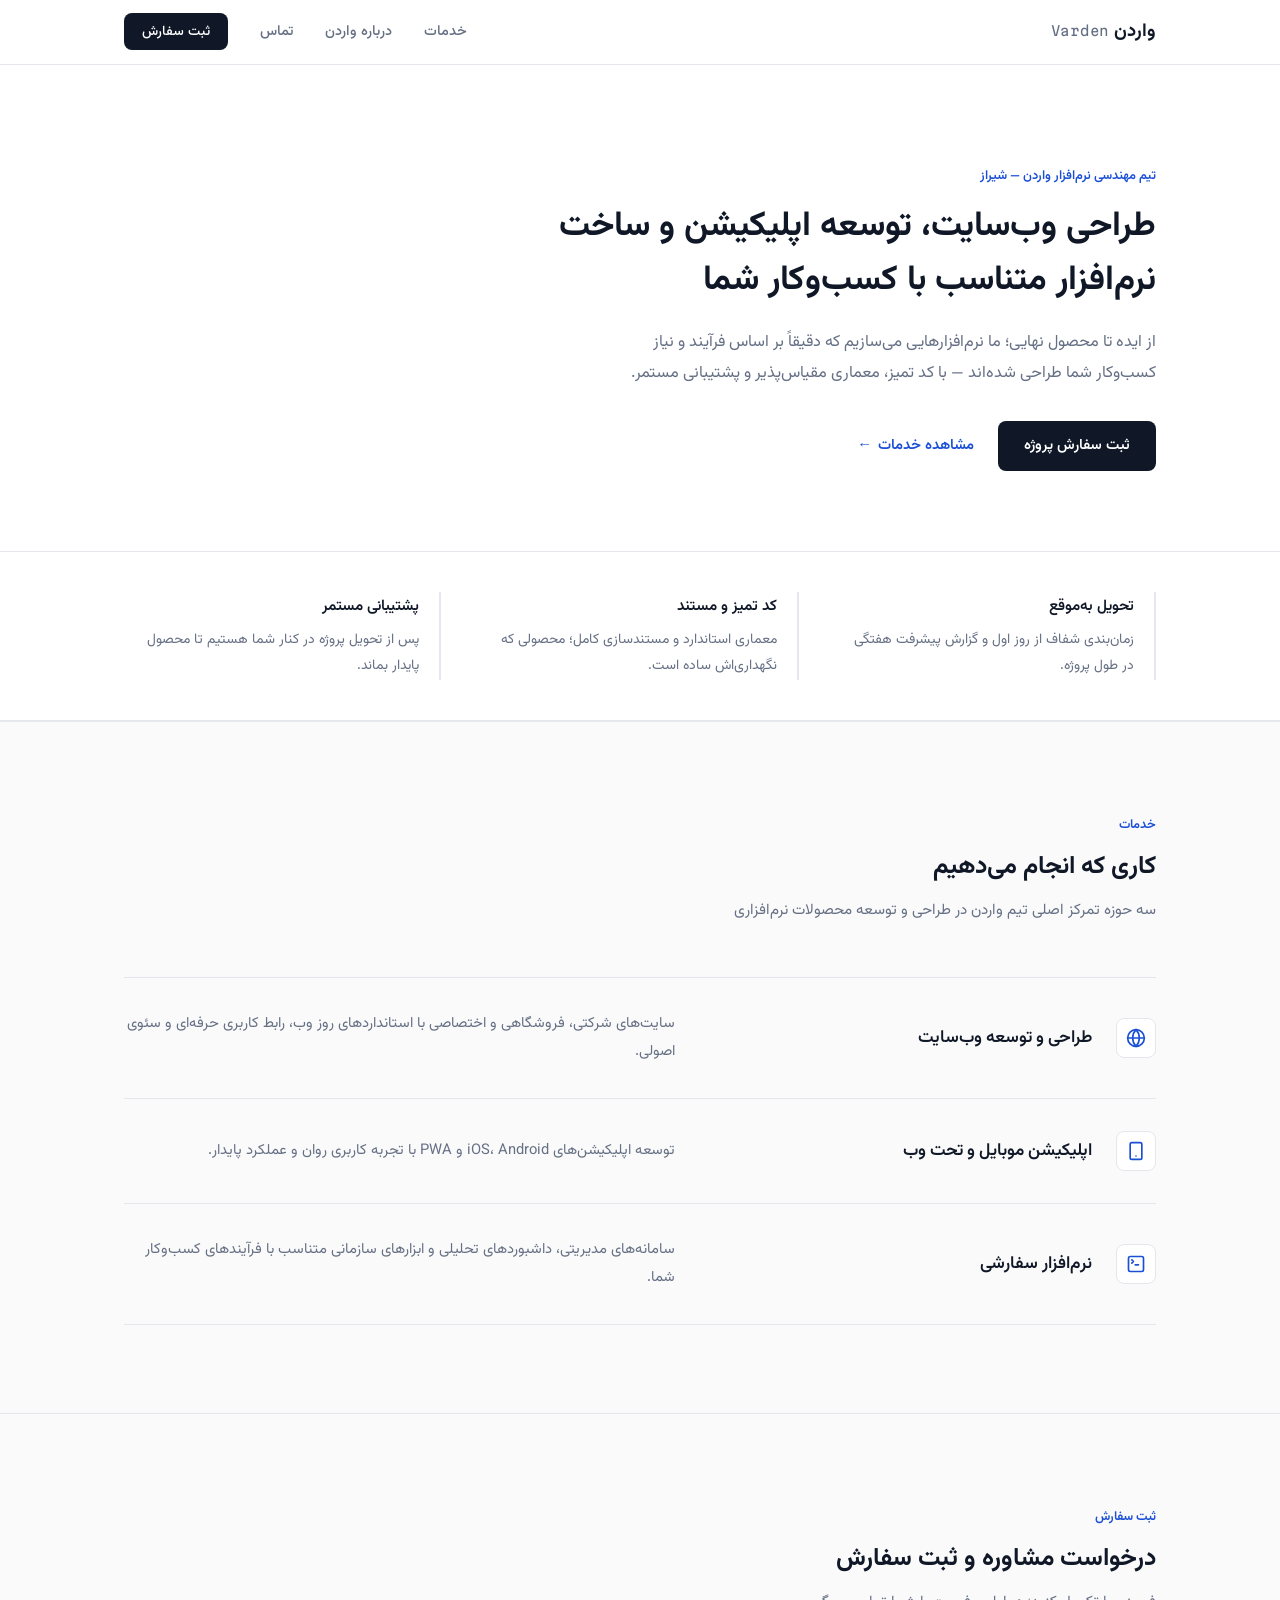
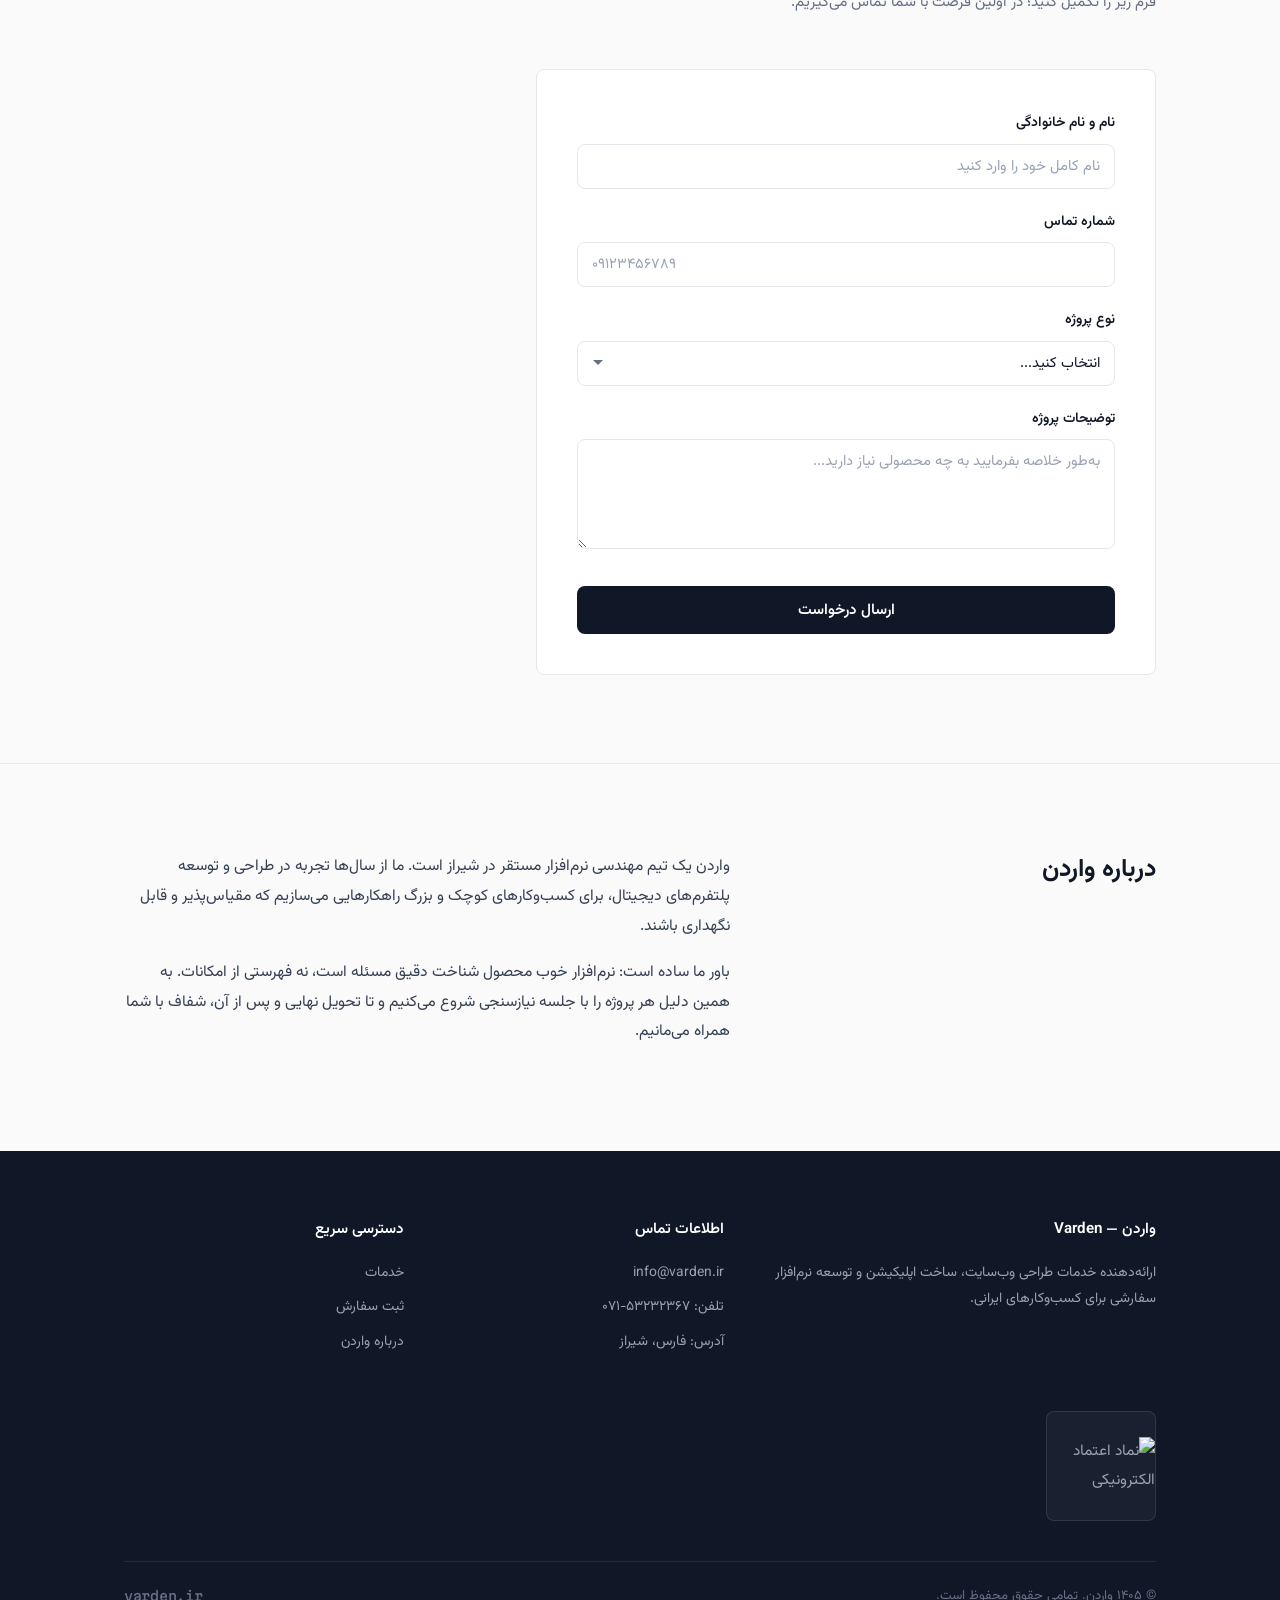
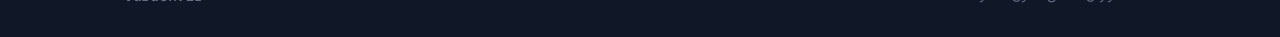
==== commit aea84d5f: "Redesign homepage with monospace brand and lucide service icons New homepage layout with Vazirmatn t" ====
--- a/index.html
+++ b/index.html
@@ -3,461 +3,350 @@
 <head>
     <meta charset="UTF-8">
     <meta name="viewport" content="width=device-width, initial-scale=1.0">
-    <title>واردن | ثبت سفارش طراحی وب‌سایت و توسعه اپلیکیشن اختصاصی</title>
+    <meta name="description" content="واردن — تیم مهندسی نرم‌افزار در شیراز. طراحی وب‌سایت، توسعه اپلیکیشن و نرم‌افزار سفارشی.">
+    <title>واردن | طراحی وب‌سایت و توسعه نرم‌افزار سفارشی</title>
+    <link rel="preconnect" href="https://fonts.googleapis.com">
+    <link rel="preconnect" href="https://fonts.gstatic.com" crossorigin>
+    <link href="https://fonts.googleapis.com/css2?family=Vazirmatn:wght@400;500;600;700&family=Martian+Mono:wght@400;500;700&display=swap" rel="stylesheet">
     <style>
-        *, *::before, *::after {
-            margin: 0;
-            padding: 0;
-            box-sizing: border-box;
-        }
+        *, *::before, *::after { margin: 0; padding: 0; box-sizing: border-box; }
 
         :root {
-            --primary: #0f172a;
-            --bg: #f8fafc;
-            --accent: #2563eb;
-            --accent-hover: #1d4ed8;
-            --text: #1e293b;
-            --text-light: #64748b;
-            --border: #e2e8f0;
-            --white: #ffffff;
-            --radius: 10px;
-        }
-
-        html {
-            scroll-behavior: smooth;
-        }
+            --ink: #101828;
+            --text: #344054;
+            --muted: #667085;
+            --bg: #fafafa;
+            --surface: #ffffff;
+            --border: #e4e7ec;
+            --accent: #1a4fd6;
+            --dark: #101828;
+            --radius: 8px;
+        }
+
+        html { scroll-behavior: smooth; }
 
         body {
-            font-family: Vazirmatn, IRANSans, Tahoma, sans-serif;
+            font-family: 'Vazirmatn', Tahoma, sans-serif;
             background-color: var(--bg);
             color: var(--text);
-            line-height: 1.8;
+            line-height: 1.9;
+            font-size: 15.5px;
             direction: rtl;
-        }
-
-        a {
-            text-decoration: none;
-            color: inherit;
-        }
-
-        .container {
-            max-width: 1200px;
-            margin: 0 auto;
-            padding: 0 24px;
-        }
+            -webkit-font-smoothing: antialiased;
+        }
+
+        a { text-decoration: none; color: inherit; }
+
+        .container { max-width: 1080px; margin: 0 auto; padding: 0 24px; }
+
+        .eyebrow {
+            display: inline-block;
+            font-size: 0.8rem;
+            font-weight: 600;
+            color: var(--accent);
+            margin-bottom: 12px;
+        }
+
+        .section { padding: 88px 0; border-top: 1px solid var(--border); }
+
+        .section-head { max-width: 560px; margin-bottom: 52px; }
+
+        .section-head h2 {
+            font-size: 1.55rem;
+            font-weight: 700;
+            color: var(--ink);
+            line-height: 1.5;
+            margin-bottom: 10px;
+        }
+
+        .section-head p { color: var(--muted); font-size: 0.95rem; }
 
         /* ===== HEADER ===== */
         header {
-            background: var(--primary);
+            background: var(--surface);
+            border-bottom: 1px solid var(--border);
             position: sticky;
             top: 0;
-            z-index: 1000;
-            box-shadow: 0 2px 12px rgba(0,0,0,0.15);
-        }
-
-        .navbar {
-            display: flex;
-            align-items: center;
-            justify-content: space-between;
-            height: 70px;
-        }
-
-        .brand {
-            font-size: 1.4rem;
-            font-weight: 700;
-            color: var(--white);
-            letter-spacing: -0.3px;
-        }
+            z-index: 100;
+        }
+
+        .navbar { display: flex; align-items: center; justify-content: space-between; height: 64px; }
+
+        .brand { font-size: 1.15rem; font-weight: 700; color: var(--ink); }
 
         .brand span {
-            color: var(--accent);
-        }
-
-        .nav-menu {
-            display: flex;
-            align-items: center;
-            gap: 36px;
-            list-style: none;
-        }
-
-        .nav-menu a {
-            color: #cbd5e1;
-            font-size: 0.95rem;
-            font-weight: 500;
-            transition: color 0.2s ease;
-        }
-
-        .nav-menu a:hover {
-            color: var(--white);
-        }
+            color: var(--muted);
+            font-weight: 400;
+            font-size: 0.85rem;
+            font-family: 'Martian Mono', ui-monospace, monospace;
+            letter-spacing: -0.02em;
+        }
+
+        .nav-menu { display: flex; align-items: center; gap: 32px; list-style: none; }
+
+        .nav-menu a { color: var(--muted); font-size: 0.9rem; font-weight: 500; transition: color 0.15s ease; }
+
+        .nav-menu a:hover { color: var(--ink); }
+
+        .nav-cta {
+            color: var(--surface) !important;
+            background: var(--ink);
+            padding: 8px 18px;
+            border-radius: var(--radius);
+            font-size: 0.85rem !important;
+        }
+
+        .nav-cta:hover { background: #1d2939; }
 
         .hamburger {
             display: none;
             background: none;
             border: none;
-            color: var(--white);
-            font-size: 1.6rem;
+            color: var(--ink);
+            font-size: 1.5rem;
             cursor: pointer;
             padding: 4px;
+            line-height: 1;
         }
 
         /* ===== HERO ===== */
-        .hero {
-            background: linear-gradient(160deg, var(--primary) 0%, #1a2d4d 100%);
-            padding: 100px 0 90px;
-            text-align: center;
-            color: var(--white);
-        }
+        .hero { background: var(--surface); border-bottom: 1px solid var(--border); padding: 96px 0 80px; }
+
+        .hero-inner { max-width: 640px; }
 
         .hero h1 {
-            font-size: 2.6rem;
+            font-size: 2.15rem;
             font-weight: 700;
-            line-height: 1.4;
+            color: var(--ink);
+            line-height: 1.55;
             margin-bottom: 20px;
         }
 
-        .hero p {
-            font-size: 1.1rem;
-            color: #94a3b8;
-            max-width: 620px;
-            margin: 0 auto 36px;
-            line-height: 1.9;
-        }
+        .hero p { font-size: 1.02rem; color: var(--muted); max-width: 540px; margin-bottom: 32px; }
+
+        .hero-actions { display: flex; align-items: center; gap: 24px; flex-wrap: wrap; }
 
         .btn {
             display: inline-block;
-            padding: 14px 40px;
+            padding: 11px 26px;
             border-radius: var(--radius);
-            font-size: 1rem;
+            font-family: inherit;
+            font-size: 0.92rem;
             font-weight: 600;
             border: none;
             cursor: pointer;
-            transition: all 0.25s ease;
-        }
-
-        .btn-accent {
-            background: var(--accent);
-            color: var(--white);
-        }
-
-        .btn-accent:hover {
-            background: var(--accent-hover);
-            transform: translateY(-2px);
-            box-shadow: 0 8px 24px rgba(37, 99, 235, 0.35);
-        }
-
-        .btn-outline {
-            background: transparent;
-            color: var(--white);
-            border: 2px solid rgba(255,255,255,0.3);
-            margin-right: 12px;
-        }
-
-        .btn-outline:hover {
-            border-color: var(--white);
-            background: rgba(255,255,255,0.08);
-        }
-
-        /* ===== SECTIONS COMMON ===== */
-        section {
-            padding: 90px 0;
-        }
-
-        .section-header {
-            text-align: center;
-            margin-bottom: 56px;
-        }
-
-        .section-header h2 {
-            font-size: 2rem;
-            font-weight: 700;
-            color: var(--primary);
-            margin-bottom: 12px;
-        }
-
-        .section-header p {
-            color: var(--text-light);
-            font-size: 1.05rem;
-        }
+            transition: background 0.15s ease;
+        }
+
+        .btn-primary { background: var(--ink); color: var(--surface); }
+        .btn-primary:hover { background: #1d2939; }
+
+        .link-arrow { font-size: 0.92rem; font-weight: 600; color: var(--accent); }
+
+        .link-arrow::after { content: "←"; margin-right: 6px; transition: margin 0.15s ease; }
+        .link-arrow:hover::after { margin-right: 10px; }
+
+        /* ===== VALUE PROPS ===== */
+        .props { border-bottom: 1px solid var(--border); background: var(--surface); }
+
+        .props-grid {
+            display: grid;
+            grid-template-columns: repeat(3, 1fr);
+            gap: 40px;
+            padding: 40px 0;
+        }
+
+        .prop { border-right: 2px solid var(--border); padding-right: 20px; }
+
+        .prop h3 { font-size: 0.95rem; font-weight: 600; color: var(--ink); margin-bottom: 6px; }
+        .prop p { font-size: 0.87rem; color: var(--muted); }
 
         /* ===== SERVICES ===== */
-        .services-grid {
+        .service-row {
             display: grid;
-            grid-template-columns: repeat(auto-fit, minmax(300px, 1fr));
-            gap: 28px;
-        }
-
-        .service-card {
-            background: var(--white);
-            border: 1px solid var(--border);
-            border-radius: var(--radius);
-            padding: 40px 30px;
-            transition: all 0.3s ease;
-        }
-
-        .service-card:hover {
-            box-shadow: 0 10px 40px rgba(15, 23, 42, 0.08);
-            transform: translateY(-4px);
-            border-color: transparent;
-        }
+            grid-template-columns: 40px 1fr 1.4fr;
+            gap: 24px;
+            padding: 32px 0;
+            border-top: 1px solid var(--border);
+            align-items: center;
+        }
+
+        .service-row:last-child { border-bottom: 1px solid var(--border); }
 
         .service-icon {
-            width: 52px;
-            height: 52px;
-            background: rgba(37, 99, 235, 0.1);
-            border-radius: 12px;
+            width: 40px;
+            height: 40px;
             display: flex;
             align-items: center;
             justify-content: center;
-            margin-bottom: 22px;
-        }
-
-        .service-icon svg {
-            width: 26px;
-            height: 26px;
-            fill: var(--accent);
-        }
-
-        .service-card h3 {
-            font-size: 1.15rem;
-            font-weight: 600;
-            margin-bottom: 10px;
-            color: var(--primary);
-        }
-
-        .service-card p {
-            color: var(--text-light);
-            font-size: 0.93rem;
-            line-height: 1.9;
-        }
+            border: 1px solid var(--border);
+            border-radius: var(--radius);
+            color: var(--accent);
+            background: var(--surface);
+        }
+
+        .service-icon svg { width: 20px; height: 20px; }
+        .service-row h3 { font-size: 1.08rem; font-weight: 600; color: var(--ink); line-height: 1.6; }
+        .service-row p { color: var(--muted); font-size: 0.92rem; }
 
         /* ===== ORDER FORM ===== */
-        .order-section {
-            background: var(--white);
-            border-top: 1px solid var(--border);
-            border-bottom: 1px solid var(--border);
-        }
-
-        .order-wrapper {
-            max-width: 680px;
-            margin: 0 auto;
-            background: var(--bg);
+        .order-card {
+            max-width: 620px;
+            background: var(--surface);
             border: 1px solid var(--border);
-            border-radius: 16px;
-            padding: 48px 40px;
-        }
-
-        .order-wrapper h3 {
-            text-align: center;
-            font-size: 1.4rem;
-            font-weight: 700;
-            color: var(--primary);
-            margin-bottom: 8px;
-        }
-
-        .order-wrapper .subtitle {
-            text-align: center;
-            color: var(--text-light);
-            font-size: 0.95rem;
-            margin-bottom: 36px;
-        }
-
-        .form-group {
-            margin-bottom: 22px;
-        }
+            border-radius: var(--radius);
+            padding: 40px;
+        }
+
+        .order-card h3 { font-size: 1.2rem; font-weight: 700; color: var(--ink); margin-bottom: 6px; }
+
+        .order-card .subtitle { color: var(--muted); font-size: 0.9rem; margin-bottom: 32px; }
+
+        .form-group { margin-bottom: 20px; }
 
         .form-group label {
             display: block;
-            font-size: 0.9rem;
+            font-size: 0.87rem;
             font-weight: 600;
-            color: var(--text);
-            margin-bottom: 8px;
+            color: var(--ink);
+            margin-bottom: 7px;
         }
 
         .form-group input,
         .form-group select,
         .form-group textarea {
             width: 100%;
-            padding: 12px 16px;
+            padding: 10px 14px;
             border: 1px solid var(--border);
-            border-radius: 8px;
+            border-radius: var(--radius);
             font-family: inherit;
-            font-size: 0.95rem;
-            color: var(--text);
-            background: var(--white);
-            transition: border-color 0.2s ease, box-shadow 0.2s ease;
+            font-size: 0.92rem;
+            color: var(--ink);
+            background: var(--surface);
+            transition: border-color 0.15s ease, box-shadow 0.15s ease;
             outline: none;
         }
+
+        .form-group input::placeholder,
+        .form-group textarea::placeholder { color: #98a2b3; }
 
         .form-group input:focus,
         .form-group select:focus,
         .form-group textarea:focus {
             border-color: var(--accent);
-            box-shadow: 0 0 0 3px rgba(37, 99, 235, 0.12);
-        }
-
-        .form-group textarea {
-            resize: vertical;
-            min-height: 120px;
-        }
+            box-shadow: 0 0 0 3px rgba(26, 79, 214, 0.1);
+        }
+
+        .form-group textarea { resize: vertical; min-height: 110px; }
 
         .form-group select {
             appearance: none;
-            background-image: url("data:image/svg+xml,%3Csvg xmlns='http://www.w3.org/2000/svg' width='12' height='12' viewBox='0 0 12 12'%3E%3Cpath fill='%2364748b' d='M6 8L1 3h10z'/%3E%3C/svg%3E");
+            background-image: url("data:image/svg+xml,%3Csvg xmlns='http://www.w3.org/2000/svg' width='12' height='12' viewBox='0 0 12 12'%3E%3Cpath fill='%23667085' d='M6 8L1 3h10z'/%3E%3C/svg%3E");
             background-repeat: no-repeat;
-            background-position: left 16px center;
-            padding-left: 40px;
-        }
-
-        .form-submit {
-            width: 100%;
-            padding: 14px;
-            font-size: 1.05rem;
-            margin-top: 8px;
-        }
+            background-position: left 14px center;
+            padding-left: 36px;
+        }
+
+        .form-submit { width: 100%; padding: 12px; font-size: 0.95rem; margin-top: 6px; }
 
         /* ===== ABOUT ===== */
-        .about-content {
-            max-width: 800px;
-            margin: 0 auto;
-            text-align: center;
-        }
-
-        .about-content p {
-            font-size: 1.05rem;
-            color: var(--text-light);
-            line-height: 2;
-            margin-bottom: 18px;
-        }
+        .about-grid {
+            display: grid;
+            grid-template-columns: 1fr 1.6fr;
+            gap: 48px;
+            align-items: start;
+        }
+
+        .about-grid h2 { font-size: 1.55rem; font-weight: 700; color: var(--ink); line-height: 1.5; }
+
+        .about-grid p { color: var(--text); font-size: 0.98rem; margin-bottom: 16px; }
 
         /* ===== FOOTER ===== */
-        footer {
-            background: var(--primary);
-            color: #cbd5e1;
-            padding: 56px 0 28px;
-        }
+        footer { background: var(--dark); color: #98a2b3; padding: 64px 0 28px; }
 
         .footer-grid {
             display: grid;
-            grid-template-columns: repeat(auto-fit, minmax(240px, 1fr));
+            grid-template-columns: 1.4fr 1fr 1fr;
             gap: 40px;
-            margin-bottom: 44px;
-        }
-
-        .footer-col h4 {
-            color: var(--white);
-            font-size: 1.05rem;
-            font-weight: 600;
-            margin-bottom: 18px;
-        }
+            margin-bottom: 48px;
+        }
+
+        .footer-col h4 { color: var(--surface); font-size: 0.95rem; font-weight: 600; margin-bottom: 16px; }
 
         .footer-col p,
         .footer-col a {
-            font-size: 0.9rem;
-            color: #94a3b8;
+            font-size: 0.87rem;
+            color: #98a2b3;
             display: block;
             margin-bottom: 8px;
-            transition: color 0.2s ease;
-        }
-
-        .footer-col a:hover {
-            color: var(--white);
-        }
-
-        .footer-badges {
-            display: flex;
-            align-items: center;
-            gap: 20px;
-            margin-bottom: 36px;
-            flex-wrap: wrap;
-        }
+            transition: color 0.15s ease;
+        }
+
+        .footer-col a:hover { color: var(--surface); }
+
+        .footer-badges { display: flex; align-items: center; gap: 20px; margin-bottom: 40px; flex-wrap: wrap; }
 
         #enemad-logo {
-            width: 130px;
-            height: 130px;
-            background: rgba(255,255,255,0.06);
-            border: 1px dashed rgba(255,255,255,0.18);
-            border-radius: 10px;
+            width: 110px;
+            height: 110px;
+            background: rgba(255,255,255,0.04);
+            border: 1px solid rgba(255,255,255,0.1);
+            border-radius: var(--radius);
             display: flex;
             align-items: center;
             justify-content: center;
-        }
-
-        .zarinpal-badge {
-            width: 130px;
-            height: 130px;
-            background: rgba(255,255,255,0.06);
-            border: 1px dashed rgba(255,255,255,0.18);
-            border-radius: 10px;
+            overflow: hidden;
+        }
+
+        #enemad-logo img { max-width: 100%; max-height: 100%; }
+
+        .footer-bottom {
+            border-top: 1px solid rgba(255,255,255,0.08);
+            padding-top: 22px;
             display: flex;
             align-items: center;
-            justify-content: center;
-            flex-direction: column;
-            gap: 6px;
-        }
-
-        .zarinpal-badge svg {
-            width: 40px;
-            height: 40px;
-            fill: #f59e0b;
-        }
-
-        .zarinpal-badge span {
-            font-size: 0.8rem;
-            color: #94a3b8;
-        }
-
-        .footer-bottom {
-            border-top: 1px solid rgba(255,255,255,0.08);
-            padding-top: 24px;
-            text-align: center;
-            font-size: 0.85rem;
-            color: #64748b;
+            justify-content: space-between;
+            flex-wrap: wrap;
+            gap: 8px;
+            font-size: 0.82rem;
+            color: #667085;
+        }
+
+        .footer-domain {
+            font-family: 'Martian Mono', ui-monospace, monospace;
+            font-weight: 500;
+            letter-spacing: -0.02em;
         }
 
         /* ===== RESPONSIVE ===== */
+        @media (max-width: 820px) {
+            .props-grid { grid-template-columns: 1fr; gap: 24px; }
+            .service-row { grid-template-columns: 1fr; gap: 8px; }
+            .about-grid { grid-template-columns: 1fr; gap: 20px; }
+            .footer-grid { grid-template-columns: 1fr; gap: 32px; }
+        }
+
         @media (max-width: 768px) {
             .nav-menu {
                 display: none;
                 position: absolute;
-                top: 70px;
+                top: 64px;
                 right: 0;
                 left: 0;
-                background: var(--primary);
+                background: var(--surface);
                 flex-direction: column;
-                padding: 24px;
-                gap: 20px;
-                border-top: 1px solid rgba(255,255,255,0.08);
+                padding: 20px 24px;
+                gap: 18px;
+                border-bottom: 1px solid var(--border);
+                align-items: flex-start;
             }
 
-            .nav-menu.open {
-                display: flex;
-            }
-
-            .hamburger {
-                display: block;
-            }
-
-            .hero h1 {
-                font-size: 1.8rem;
-            }
-
-            .hero p {
-                font-size: 0.95rem;
-            }
-
-            .btn-outline {
-                margin-right: 0;
-                margin-top: 12px;
-            }
-
-            .order-wrapper {
-                padding: 32px 24px;
-            }
-
-            .services-grid {
-                grid-template-columns: 1fr;
-            }
+            .nav-menu.open { display: flex; }
+            .hamburger { display: block; }
+            .hero { padding: 64px 0 56px; }
+            .hero h1 { font-size: 1.55rem; }
+            .section { padding: 64px 0; }
+            .order-card { padding: 28px 22px; }
         }
     </style>
 </head>
@@ -467,12 +356,12 @@
     <header>
         <div class="container">
             <nav class="navbar">
-                <a href="#" class="brand">واردن <span>/ Varden</span></a>
+                <a href="#" class="brand">واردن <span>Varden</span></a>
                 <ul class="nav-menu" id="navMenu">
                     <li><a href="#services">خدمات</a></li>
-                    <li><a href="#order">ثبت سفارش</a></li>
                     <li><a href="#about">درباره واردن</a></li>
-                    <li><a href="#contact">تماس با ما</a></li>
+                    <li><a href="#contact">تماس</a></li>
+                    <li><a href="#order" class="nav-cta">ثبت سفارش</a></li>
                 </ul>
                 <button class="hamburger" onclick="document.getElementById('navMenu').classList.toggle('open')" aria-label="منو">&#9776;</button>
             </nav>
@@ -482,57 +371,75 @@
     <!-- ===== HERO ===== -->
     <section class="hero">
         <div class="container">
-            <h1>ثبت سفارش طراحی وب‌سایت و توسعه اپلیکیشن اختصاصی</h1>
-            <p>تیم مهندسی واردن با بهره‌گیری از تکنولوژی‌های روز دنیا، راهکارهای نرم‌افزاری سفارشی با بالاترین کیفیت و عملکرد برای کسب‌وکار شما می‌سازد.</p>
-            <div>
-                <a href="#order" class="btn btn-accent">ثبت آنلاین سفارش</a>
-                <a href="#services" class="btn btn-outline">مشاهده خدمات</a>
+            <div class="hero-inner">
+                <span class="eyebrow">تیم مهندسی نرم‌افزار واردن — شیراز</span>
+                <h1>طراحی وب‌سایت، توسعه اپلیکیشن و ساخت نرم‌افزار متناسب با کسب‌وکار شما</h1>
+                <p>از ایده تا محصول نهایی؛ ما نرم‌افزارهایی می‌سازیم که دقیقاً بر اساس فرآیند و نیاز کسب‌وکار شما طراحی شده‌اند — با کد تمیز، معماری مقیاس‌پذیر و پشتیبانی مستمر.</p>
+                <div class="hero-actions">
+                    <a href="#order" class="btn btn-primary">ثبت سفارش پروژه</a>
+                    <a href="#services" class="link-arrow">مشاهده خدمات</a>
+                </div>
             </div>
         </div>
     </section>
 
+    <!-- ===== VALUE PROPS ===== -->
+    <div class="props">
+        <div class="container">
+            <div class="props-grid">
+                <div class="prop">
+                    <h3>تحویل به‌موقع</h3>
+                    <p>زمان‌بندی شفاف از روز اول و گزارش پیشرفت هفتگی در طول پروژه.</p>
+                </div>
+                <div class="prop">
+                    <h3>کد تمیز و مستند</h3>
+                    <p>معماری استاندارد و مستندسازی کامل؛ محصولی که نگهداری‌اش ساده است.</p>
+                </div>
+                <div class="prop">
+                    <h3>پشتیبانی مستمر</h3>
+                    <p>پس از تحویل پروژه در کنار شما هستیم تا محصول پایدار بماند.</p>
+                </div>
+            </div>
+        </div>
+    </div>
+
     <!-- ===== SERVICES ===== -->
-    <section id="services">
-        <div class="container">
-            <div class="section-header">
-                <h2>خدمات توسعه نرم‌افزار واردن</h2>
-                <p>راهکارهای جامع برای حضور دیجیتال حرفه‌ای کسب‌وکار شما</p>
-            </div>
-            <div class="services-grid">
-                <div class="service-card">
-                    <div class="service-icon">
-                        <svg viewBox="0 0 24 24"><path d="M20 4H4c-1.1 0-2 .9-2 2v12c0 1.1.9 2 2 2h16c1.1 0 2-.9 2-2V6c0-1.1-.9-2-2-2zm0 14H4V8h16v10z"/></svg>
-                    </div>
+    <section id="services" class="section">
+        <div class="container">
+            <div class="section-head">
+                <span class="eyebrow">خدمات</span>
+                <h2>کاری که انجام می‌دهیم</h2>
+                <p>سه حوزه تمرکز اصلی تیم واردن در طراحی و توسعه محصولات نرم‌افزاری</p>
+            </div>
+            <div class="services-list">
+                <div class="service-row">
+                    <span class="service-icon"><svg aria-hidden="true" focusable="false" class="lucide lucide-globe" xmlns="http://www.w3.org/2000/svg" width="24" height="24" viewBox="0 0 24 24" fill="none" stroke="currentColor" stroke-width="2" stroke-linecap="round" stroke-linejoin="round" > <circle cx="12" cy="12" r="10" /> <path d="M12 2a14.5 14.5 0 0 0 0 20 14.5 14.5 0 0 0 0-20" /> <path d="M2 12h20" /> </svg></span>
                     <h3>طراحی و توسعه وب‌سایت</h3>
-                    <p>طراحی سایت‌های شرکتی، فروشگاهی و اختصاصی با جدیدترین استانداردهای وب، رابط کاربری مدرن و سئوی حرفه‌ای.</p>
-                </div>
-                <div class="service-card">
-                    <div class="service-icon">
-                        <svg viewBox="0 0 24 24"><path d="M17 1.01L7 1c-1.1 0-2 .9-2 2v18c0 1.1.9 2 2 2h10c1.1 0 2-.9 2-2V3c0-1.1-.9-1.99-2-1.99zM17 19H7V5h10v14z"/></svg>
-                    </div>
-                    <h3>ساخت اپلیکیشن‌های موبایل و تحت وب</h3>
-                    <p>توسعه اپلیکیشن‌های iOS، Android و PWA با تجربه کاربری بی‌نظیر، عملکرد بالا و معماری مقیاس‌پذیر.</p>
-                </div>
-                <div class="service-card">
-                    <div class="service-icon">
-                        <svg viewBox="0 0 24 24"><path d="M9.4 16.6L4.8 12l4.6-4.6L8 6l-6 6 6 6 1.4-1.4zm5.2 0l4.6-4.6-4.6-4.6L16 6l6 6-6 6-1.4-1.4z"/></svg>
-                    </div>
-                    <h3>توسعه برنامه‌های سفارشی و خدمات نرم‌افزاری</h3>
-                    <p>پیاده‌سازی نرم‌افزارهای مدیریتی، داشبوردهای تحلیلی و سامانه‌های سازمانی کاملاً متناسب با نیاز و فرآیند کسب‌وکار شما.</p>
+                    <p>سایت‌های شرکتی، فروشگاهی و اختصاصی با استانداردهای روز وب، رابط کاربری حرفه‌ای و سئوی اصولی.</p>
+                </div>
+                <div class="service-row">
+                    <span class="service-icon"><svg aria-hidden="true" focusable="false" class="lucide lucide-smartphone" xmlns="http://www.w3.org/2000/svg" width="24" height="24" viewBox="0 0 24 24" fill="none" stroke="currentColor" stroke-width="2" stroke-linecap="round" stroke-linejoin="round" > <rect width="14" height="20" x="5" y="2" rx="2" ry="2" /> <path d="M12 18h.01" /> </svg></span>
+                    <h3>اپلیکیشن موبایل و تحت وب</h3>
+                    <p>توسعه اپلیکیشن‌های iOS، Android و PWA با تجربه کاربری روان و عملکرد پایدار.</p>
+                </div>
+                <div class="service-row">
+                    <span class="service-icon"><svg aria-hidden="true" focusable="false" class="lucide lucide-square-terminal" xmlns="http://www.w3.org/2000/svg" width="24" height="24" viewBox="0 0 24 24" fill="none" stroke="currentColor" stroke-width="2" stroke-linecap="round" stroke-linejoin="round" > <path d="m7 11 2-2-2-2" /> <path d="M11 13h4" /> <rect width="18" height="18" x="3" y="3" rx="2" ry="2" /> </svg></span>
+                    <h3>نرم‌افزار سفارشی</h3>
+                    <p>سامانه‌های مدیریتی، داشبوردهای تحلیلی و ابزارهای سازمانی متناسب با فرآیندهای کسب‌وکار شما.</p>
                 </div>
             </div>
         </div>
     </section>
 
     <!-- ===== ORDER FORM ===== -->
-    <section class="order-section" id="order">
-        <div class="container">
-            <div class="section-header">
-                <h2>ثبت سفارش پروژه</h2>
-            </div>
-            <div class="order-wrapper">
-                <h3>درخواست مشاوره و ثبت سفارش</h3>
-                <p class="subtitle">اطلاعات خود را وارد کنید و ما پاسخگوی شما خواهیم بود</p>
+    <section class="section" id="order">
+        <div class="container">
+            <div class="section-head">
+                <span class="eyebrow">ثبت سفارش</span>
+                <h2>درخواست مشاوره و ثبت سفارش</h2>
+                <p>فرم زیر را تکمیل کنید؛ در اولین فرصت با شما تماس می‌گیریم.</p>
+            </div>
+            <div class="order-card">
                 <form action="#" method="POST" onsubmit="event.preventDefault(); alert('درخواست شما با موفقیت ثبت شد. به زودی با شما تماس خواهیم گرفت.');">
                     <div class="form-group">
                         <label for="name">نام و نام خانوادگی</label>
@@ -553,22 +460,23 @@
                     </div>
                     <div class="form-group">
                         <label for="details">توضیحات پروژه</label>
-                        <textarea id="details" name="details" placeholder="جزئیات پروژه، اهداف و نیازمندی‌های خود را توضیح دهید..."></textarea>
+                        <textarea id="details" name="details" placeholder="به‌طور خلاصه بفرمایید به چه محصولی نیاز دارید..."></textarea>
                     </div>
-                    <button type="submit" class="btn btn-accent form-submit">ارسال درخواست</button>
+                    <button type="submit" class="btn btn-primary form-submit">ارسال درخواست</button>
                 </form>
             </div>
         </div>
     </section>
 
     <!-- ===== ABOUT ===== -->
-    <section id="about">
-        <div class="container">
-            <div class="section-header">
+    <section id="about" class="section">
+        <div class="container">
+            <div class="about-grid">
                 <h2>درباره واردن</h2>
-            </div>
-            <div class="about-content">
-                <p>واردن یک تیم مهندسی نرم‌افزار ایرانی است که از سال‌ها تجربه خود در طراحی و توسعه پلتفرم‌های دیجیتال، راهکارهای اختصاصی و مقیاس‌پذیر برای کسب‌وکارهای کوچک و بزرگ ارائه می‌دهد. ما به کیفیت، شفافیت و تحویل به موقع متعهد هستیم.</p>
+                <div>
+                    <p>واردن یک تیم مهندسی نرم‌افزار مستقر در شیراز است. ما از سال‌ها تجربه در طراحی و توسعه پلتفرم‌های دیجیتال، برای کسب‌وکارهای کوچک و بزرگ راهکارهایی می‌سازیم که مقیاس‌پذیر و قابل نگهداری باشند.</p>
+                    <p>باور ما ساده است: نرم‌افزار خوب محصول شناخت دقیق مسئله است، نه فهرستی از امکانات. به همین دلیل هر پروژه را با جلسه نیازسنجی شروع می‌کنیم و تا تحویل نهایی و پس از آن، شفاف با شما همراه می‌مانیم.</p>
+                </div>
             </div>
         </div>
     </section>
@@ -597,12 +505,13 @@
 
             <div class="footer-badges">
                 <div id="enemad-logo">
-                    <a referrerpolicy='origin' target='_blank' href='https://trustseal.enamad.ir/?id=7488022&Code=KTxrHDY3PyaDdX0CTX6zivRkKKm7Uo1D'><img referrerpolicy='origin' src='https://trustseal.enamad.ir/logo.aspx?id=7488022&Code=KTxrHDY3PyaDdX0CTX6zivRkKKm7Uo1D' alt='' style='cursor:pointer' code='KTxrHDY3PyaDdX0CTX6zivRkKKm7Uo1D'></a>
+                    <a referrerpolicy='origin' target='_blank' href='https://trustseal.enamad.ir/?id=7488022&Code=KTxrHDY3PyaDdX0CTX6zivRkKKm7Uo1D'><img referrerpolicy='origin' src='https://trustseal.enamad.ir/logo.aspx?id=7488022&Code=KTxrHDY3PyaDdX0CTX6zivRkKKm7Uo1D' alt='نماد اعتماد الکترونیکی' style='cursor:pointer' code='KTxrHDY3PyaDdX0CTX6zivRkKKm7Uo1D'></a>
                 </div>
             </div>
 
             <div class="footer-bottom">
-                    <p>© ۱۴۰۵ واردن. تمامی حقوق محفوظ است.</p>
+                <p>© ۱۴۰۵ واردن. تمامی حقوق محفوظ است.</p>
+                <p class="footer-domain" dir="ltr">varden.ir</p>
             </div>
         </div>
     </footer>
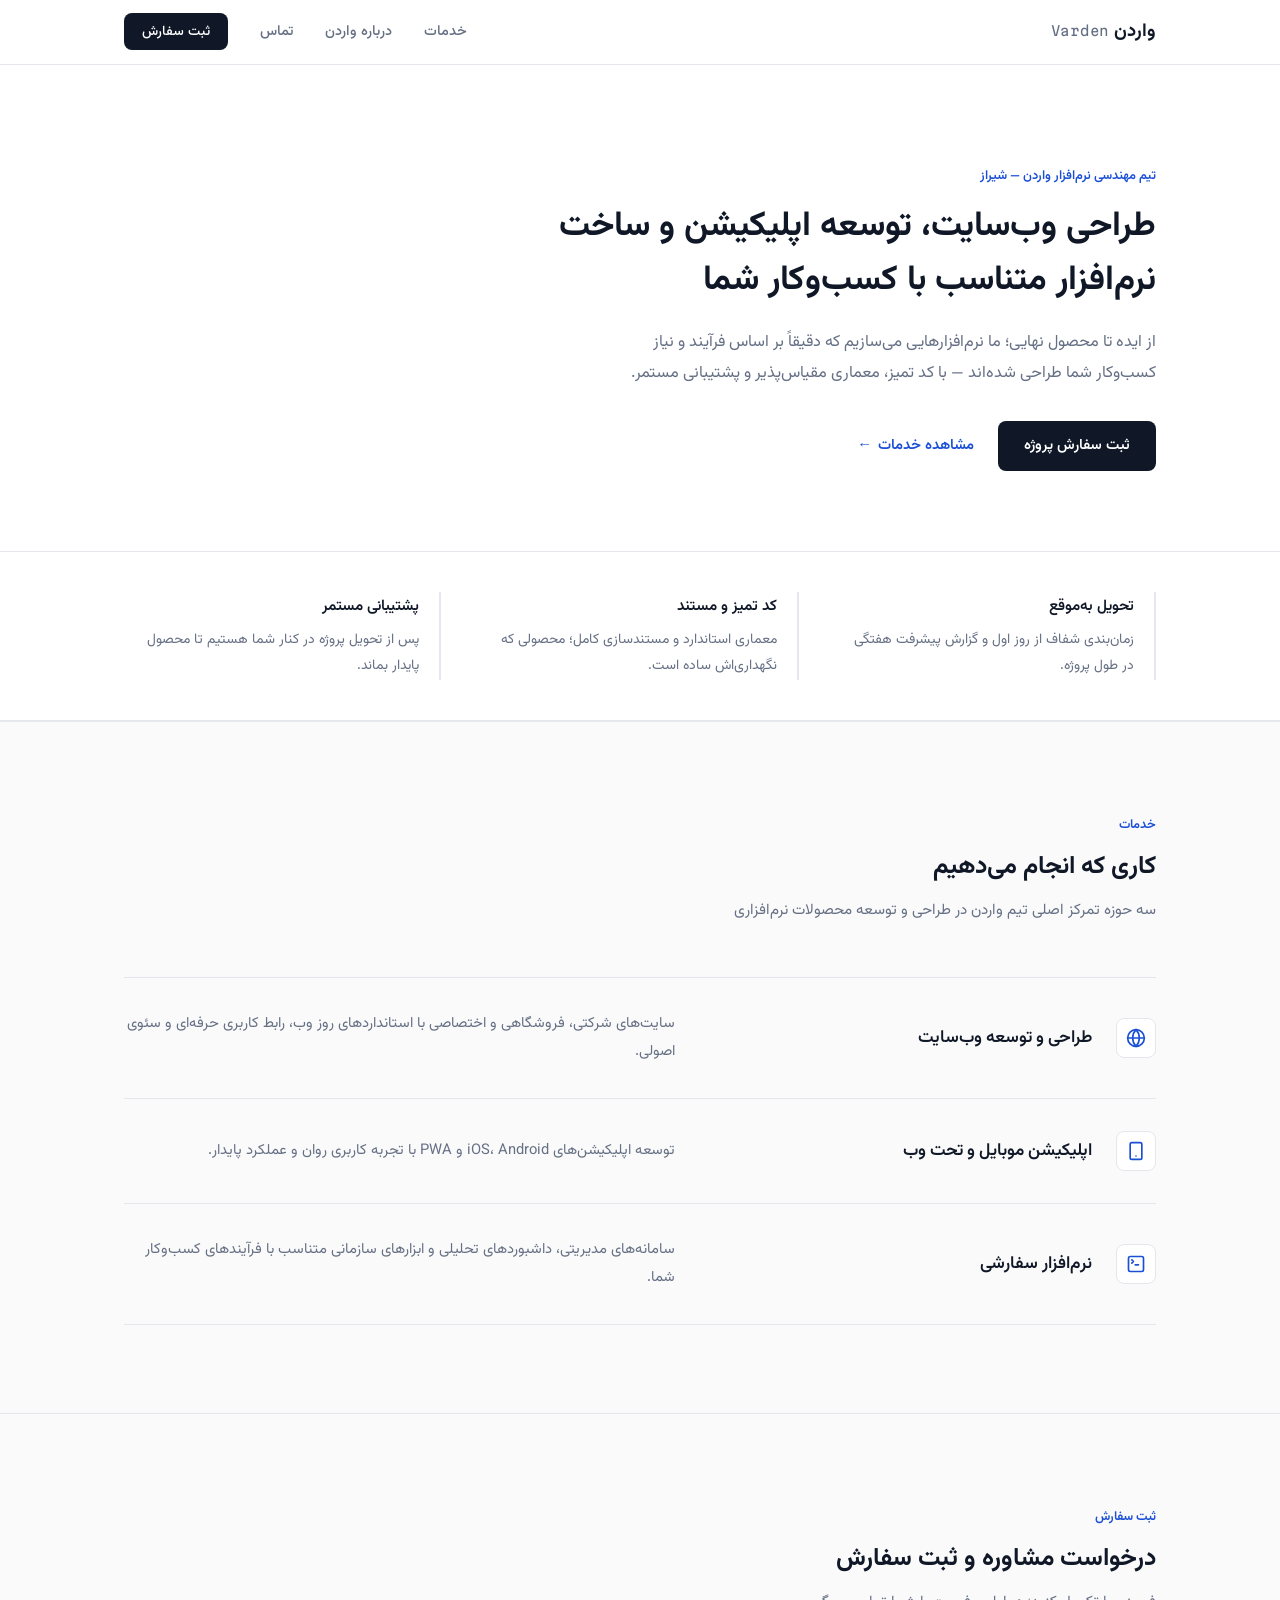
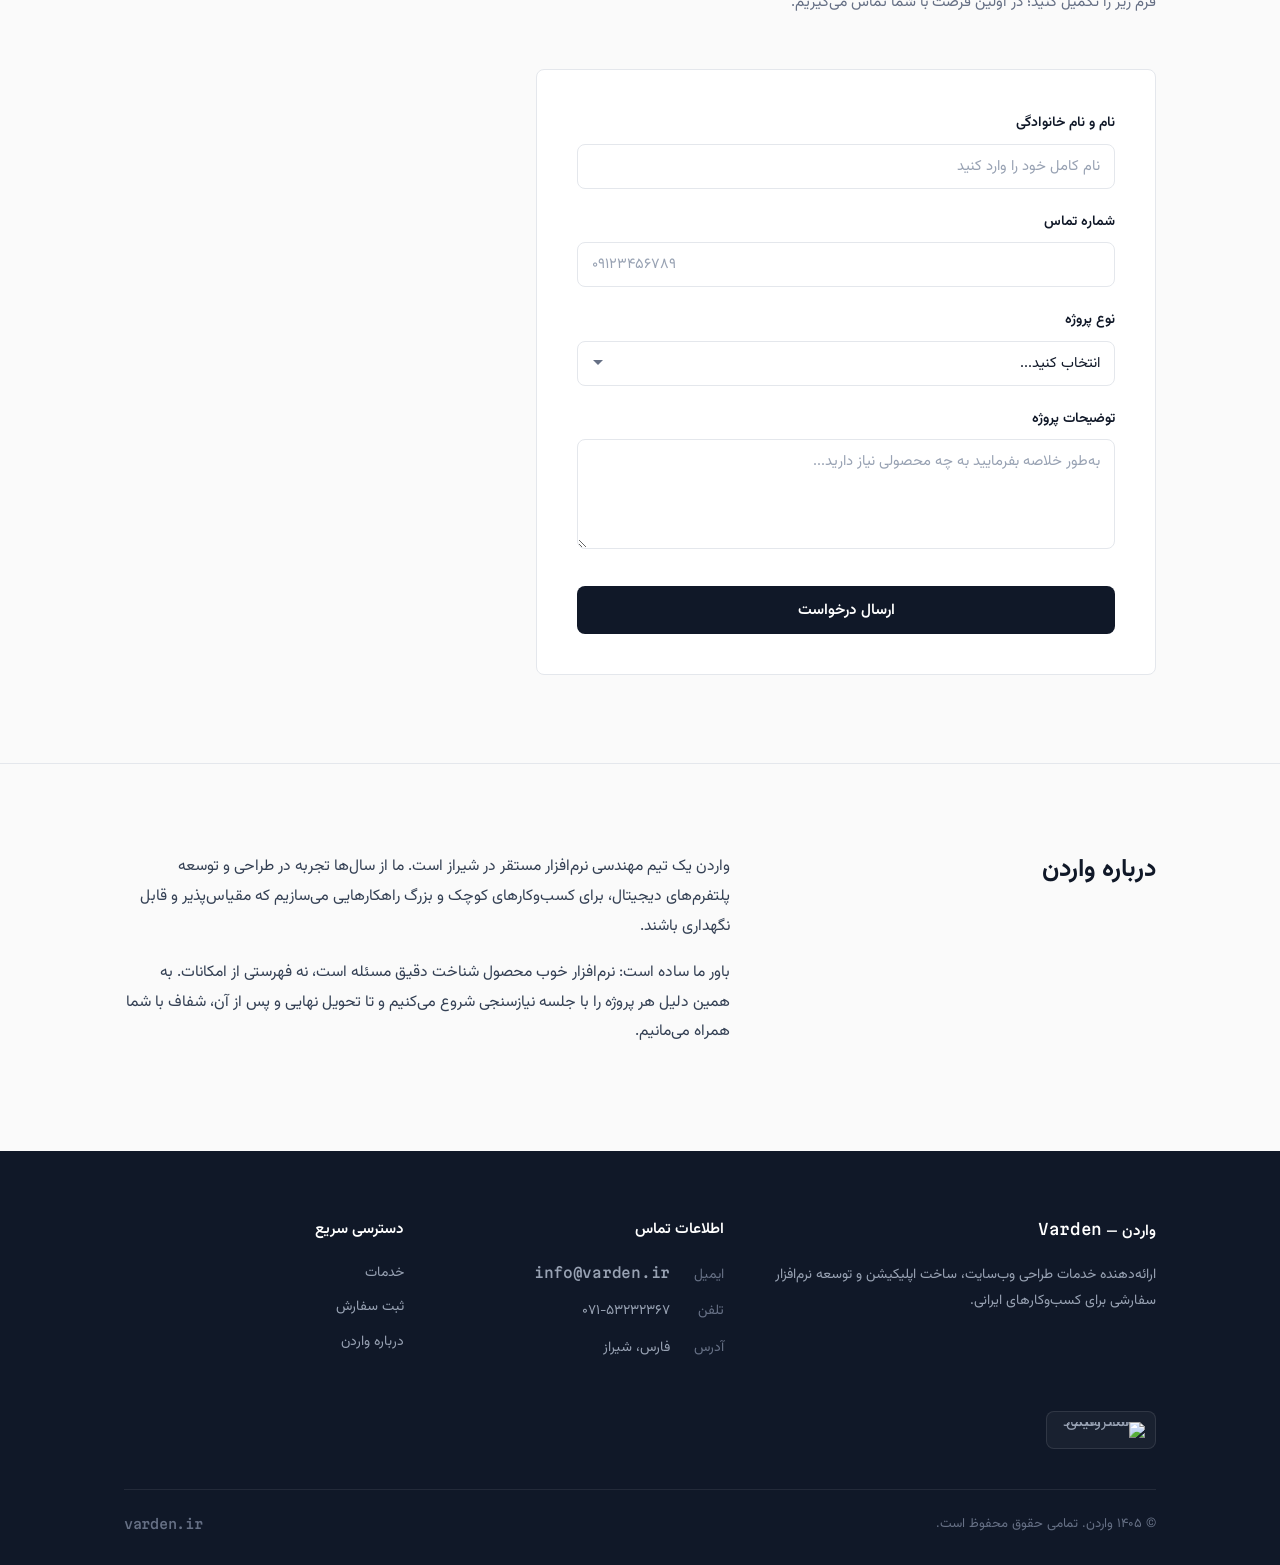
==== commit 05d338e1: "Polish footer layout and typography Fix the Enamad trust seal being crammed edge-to-edge in a fixed " ====
--- a/index.html
+++ b/index.html
@@ -284,21 +284,36 @@
 
         .footer-col a:hover { color: var(--surface); }
 
+        .contact-rows {
+            display: grid;
+            grid-template-columns: auto 1fr;
+            column-gap: 24px;
+            row-gap: 10px;
+            align-items: baseline;
+        }
+
+        .contact-label { font-size: 0.87rem; color: #667085; }
+
+        .contact-rows p { margin-bottom: 0; text-align: right; }
+        .contact-rows a { margin-bottom: 0; text-align: right; }
+
         .footer-badges { display: flex; align-items: center; gap: 20px; margin-bottom: 40px; flex-wrap: wrap; }
 
         #enemad-logo {
-            width: 110px;
-            height: 110px;
             background: rgba(255,255,255,0.04);
             border: 1px solid rgba(255,255,255,0.1);
             border-radius: var(--radius);
-            display: flex;
-            align-items: center;
-            justify-content: center;
-            overflow: hidden;
-        }
-
-        #enemad-logo img { max-width: 100%; max-height: 100%; }
+            padding: 10px;
+            width: fit-content;
+            height: fit-content;
+            line-height: 0;
+        }
+
+        #enemad-logo img {
+            display: block;
+            width: 88px;
+            height: auto;
+        }
 
         .footer-bottom {
             border-top: 1px solid rgba(255,255,255,0.08);
@@ -313,6 +328,12 @@
         }
 
         .footer-domain {
+            font-family: 'Martian Mono', ui-monospace, monospace;
+            font-weight: 500;
+            letter-spacing: -0.02em;
+        }
+
+        .mono {
             font-family: 'Martian Mono', ui-monospace, monospace;
             font-weight: 500;
             letter-spacing: -0.02em;
@@ -486,14 +507,19 @@
         <div class="container">
             <div class="footer-grid">
                 <div class="footer-col">
-                    <h4>واردن — Varden</h4>
+                    <h4>واردن — <span class="mono" dir="ltr">Varden</span></h4>
                     <p>ارائه‌دهنده خدمات طراحی وب‌سایت، ساخت اپلیکیشن و توسعه نرم‌افزار سفارشی برای کسب‌وکارهای ایرانی.</p>
                 </div>
                 <div class="footer-col">
                     <h4>اطلاعات تماس</h4>
-                    <a href="mailto:info@varden.ir">info@varden.ir</a>
-                    <p>تلفن: <span dir="ltr">۰۷۱-۵۳۲۳۲۳۶۷</span></p>
-                    <p>آدرس: فارس، شیراز</p>
+                    <div class="contact-rows">
+                        <span class="contact-label">ایمیل</span>
+                        <a href="mailto:info@varden.ir" class="mono" dir="ltr">info@varden.ir</a>
+                        <span class="contact-label">تلفن</span>
+                        <p><span dir="ltr">۰۷۱-۵۳۲۳۲۳۶۷</span></p>
+                        <span class="contact-label">آدرس</span>
+                        <p>فارس، شیراز</p>
+                    </div>
                 </div>
                 <div class="footer-col">
                     <h4>دسترسی سریع</h4>
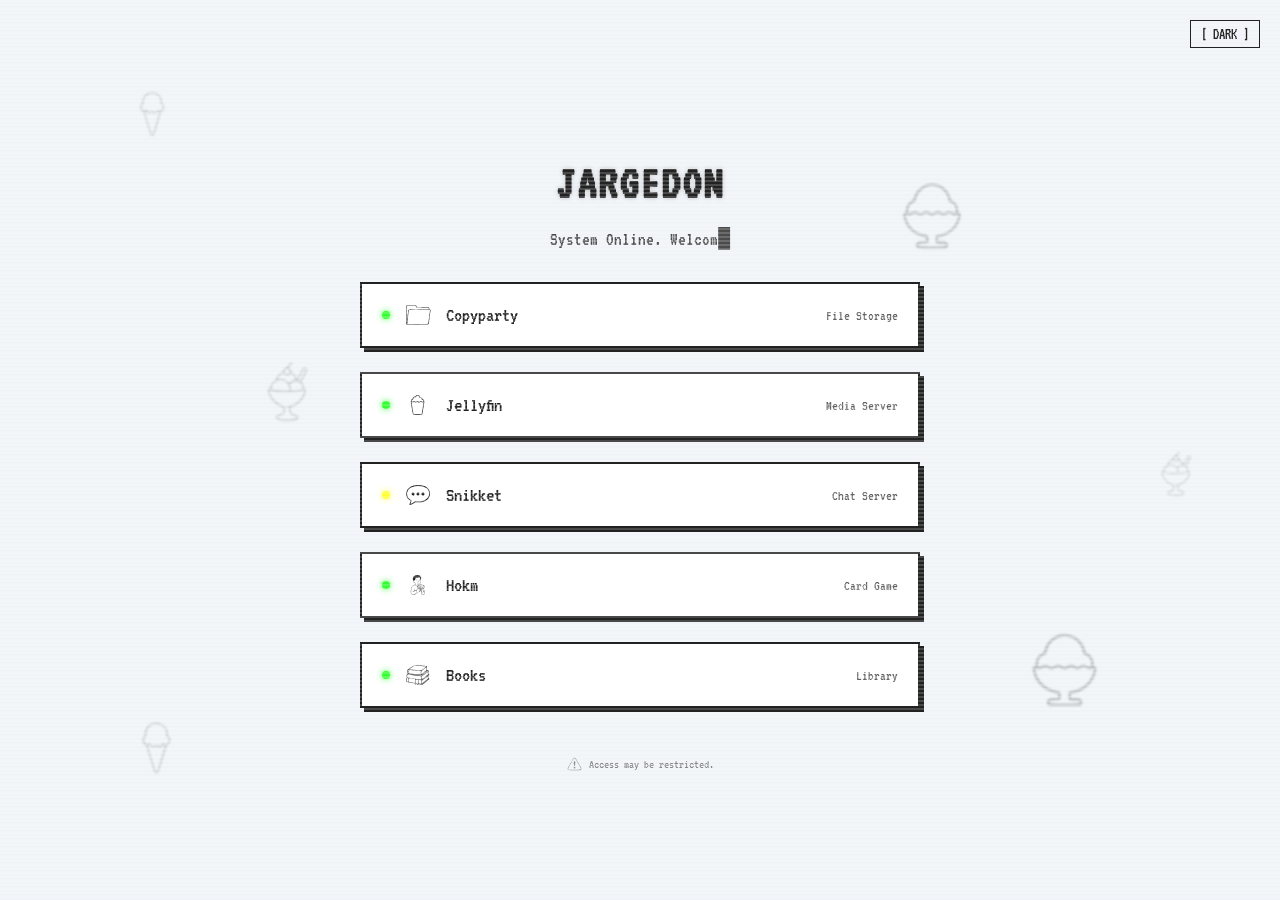
==== commit 73be2ada: "Update index file for jargedon compat" ====
--- a/index.html
+++ b/index.html
@@ -1,546 +1,467 @@
 <!DOCTYPE html>
-<html lang="fa" dir="rtl">
-<head>
-    <meta charset="UTF-8">
-    <meta name="viewport" content="width=device-width, initial-scale=1.0">
-    <meta name="description" content="واردن — تیم مهندسی نرم‌افزار در شیراز. طراحی وب‌سایت، توسعه اپلیکیشن و نرم‌افزار سفارشی.">
-    <title>واردن | طراحی وب‌سایت و توسعه نرم‌افزار سفارشی</title>
-    <link rel="preconnect" href="https://fonts.googleapis.com">
-    <link rel="preconnect" href="https://fonts.gstatic.com" crossorigin>
-    <link href="https://fonts.googleapis.com/css2?family=Vazirmatn:wght@400;500;600;700&family=Martian+Mono:wght@400;500;700&display=swap" rel="stylesheet">
-    <style>
-        *, *::before, *::after { margin: 0; padding: 0; box-sizing: border-box; }
-
+<html lang="en">
+    <head>
+        <meta charset="UTF-8">
+        <meta name="viewport" content="width=device-width, initial-scale=1.0">
+        <meta name="description" content="Jargedon — personal services hub: file storage, media server, chat, card game, and digital library.">
+        <title>Jargedon</title>
+        <!-- Favicon: Koboyo axe icon -->
+        <link rel="icon" type="image/svg+xml" href="https://koboyo.com/icons/svg/axe.svg">
+
+        <!-- Google Fonts: VT323 for retro terminal look -->
+        <link rel="preconnect" href="https://fonts.googleapis.com">
+        <link rel="preconnect" href="https://fonts.gstatic.com" crossorigin>
+        <link href="https://fonts.googleapis.com/css2?family=VT323&display=swap" rel="stylesheet">
+
+        <style>
         :root {
-            --ink: #101828;
-            --text: #344054;
-            --muted: #667085;
-            --bg: #fafafa;
-            --surface: #ffffff;
-            --border: #e4e7ec;
-            --accent: #1a4fd6;
-            --dark: #101828;
-            --radius: 8px;
-        }
-
-        html { scroll-behavior: smooth; }
+            /* Dark Theme (Default) */
+            --bg-color: #0a0a0a;
+            --text-color: #33ff33; /* Classic Terminal Green */
+            --accent-color: #33ff33;
+            --scanline-color: rgba(0, 0, 0, 0.5);
+            --button-bg: #111;
+            --button-border: #33ff33;
+            --button-hover-bg: #33ff33;
+            --button-hover-text: #000;
+            --shadow-glow: 0 0 10px rgba(51, 255, 51, 0.5);
+            --tap-highlight: transparent;
+            --ice-cream-opacity: 0.15;
+        }
+
+        [data-theme="light"] {
+            /* Light Theme */
+            --bg-color: #f0f4f8; /* Slightly icy blue-white */
+            --text-color: #222;
+            --accent-color: #ff85a2; /* Ice cream pink accent */
+            --scanline-color: rgba(255, 255, 255, 0.3);
+            --button-bg: #fff;
+            --button-border: #222;
+            --button-hover-bg: #ff85a2; /* originally: #222 */
+            --button-hover-text: #fff;
+            --shadow-glow: 0 0 5px rgba(0, 0, 0, 0.2);
+            --ice-cream-opacity: 0.25;
+        }
+
+        * {
+            box-sizing: border-box;
+            -webkit-tap-highlight-color: var(--tap-highlight);
+        }
 
         body {
-            font-family: 'Vazirmatn', Tahoma, sans-serif;
-            background-color: var(--bg);
-            color: var(--text);
-            line-height: 1.9;
-            font-size: 15.5px;
-            direction: rtl;
-            -webkit-font-smoothing: antialiased;
-        }
-
-        a { text-decoration: none; color: inherit; }
-
-        .container { max-width: 1080px; margin: 0 auto; padding: 0 24px; }
-
-        .eyebrow {
-            display: inline-block;
+            margin: 0;
+            padding: 0;
+            background-color: var(--bg-color);
+            color: var(--text-color);
+            font-family: 'VT323', monospace;
+            min-height: 100vh;
+            min-height: 100dvh;
+            display: flex;
+            flex-direction: column;
+            align-items: center;
+            justify-content: center;
+            position: relative;
+            transition: background-color 0.3s, color 0.3s;
+        }
+
+        /* CRT Scanline Effect Overlay */
+        .crt-overlay {
+            position: fixed;
+            top: 0;
+            left: 0;
+            width: 100%;
+            height: 100%;
+            background: linear-gradient(
+                to bottom,
+                var(--scanline-color) 50%,
+                transparent 50%
+                );
+            background-size: 100% 4px;
+            pointer-events: none;
+            z-index: 10;
+            opacity: 0.6;
+        }
+
+        /* Floating Ice Cream Background */
+        .bg-shapes {
+            position: absolute;
+            top: 0;
+            left: 0;
+            width: 100%;
+            height: 100%;
+            pointer-events: none;
+            z-index: 1;
+            overflow: hidden;
+        }
+
+        /* Background decorative icons - fixed box so all icons align consistently */
+        .bg-icon {
+            position: absolute;
+            opacity: var(--ice-cream-opacity);
+            filter: blur(1px);
+            animation: float 6s ease-in-out infinite;
+            color: var(--text-color);
+            display: flex;
+            align-items: center;
+            justify-content: center;
+        }
+        .bg-icon svg {
+            display: block;
+            height: 100%;
+            width: auto;
+            max-width: 100%;
+        }
+
+        .bg-icon:nth-child(odd) { animation-duration: 5s; animation-delay: -1s; }
+        .bg-icon:nth-child(even) { animation-duration: 7s; animation-delay: -3s; }
+
+        /* Random positions and sizes for ice creams - fixed square box, SVG scales inside */
+        .bg-icon:nth-child(1) { top: 10%; left: 10%; width: 3rem; height: 3rem; animation-duration: 20s; }
+        .bg-icon:nth-child(2) { top: 70%; left: 80%; width: 5rem; height: 5rem; animation-duration: 25s; animation-delay: -5s; }
+        .bg-icon:nth-child(3) { top: 40%; left: 20%; width: 4rem; height: 4rem; animation-duration: 18s; animation-delay: -2s; }
+        .bg-icon:nth-child(4) { top: 80%; left: 10%; width: 3.5rem; height: 3.5rem; animation-duration: 22s; animation-delay: -10s; }
+        .bg-icon:nth-child(5) { top: 20%; left: 70%; width: 4.5rem; height: 4.5rem; animation-duration: 28s; animation-delay: -8s; }
+        .bg-icon:nth-child(6) { top: 50%; left: 90%; width: 3rem; height: 3rem; animation-duration: 19s; animation-delay: -3s; }
+
+        @keyframes cyberPulse {
+            0%, 100% { opacity: 0.8; filter: drop-shadow(0 0 2px #00ff00); }
+            50% { opacity: 1; filter: drop-shadow(0 0 8px #00ff00); }
+        }
+
+        @keyframes float {
+            0%, 100% { transform: translateY(0) rotate(0deg); }
+            50% { transform: translateY(-20px) rotate(5deg); }
+        }
+
+        @keyframes flicker {
+            0% { opacity: 0.97; }
+            5% { opacity: 0.95; }
+            10% { opacity: 0.9; }
+            15% { opacity: 0.95; }
+            20% { opacity: 0.99; }
+            50% { opacity: 0.95; }
+            80% { opacity: 0.9; }
+            100% { opacity: 0.97; }
+        }
+
+        .container {
+            text-align: center;
+            z-index: 5;
+            padding: 20px;
+            max-width: 600px;
+            width: 100%;
+            animation: flicker 0.15s infinite;
+            margin: auto 0;
+        }
+
+        h1 {
+            font-size: 3rem;
+            margin-bottom: 0.5rem;
+            text-shadow: var(--shadow-glow);
+            letter-spacing: 2px;
+        }
+
+        .welcome-msg {
+            font-size: 1.2rem;
+            margin-bottom: 2rem;
+            opacity: 0.8;
+        }
+
+        .welcome-msg::after {
+            content: '█';
+            animation: blink 1s step-end infinite;
+        }
+
+        @keyframes blink {
+            50% { opacity: 0; }
+        }
+
+        .service-list {
+            display: flex;
+            flex-direction: column;
+            gap: 1.5rem;
+            width: 100%;
+        }
+
+        .service-btn {
+            display: flex;
+            align-items: center;
+            justify-content: space-between;
+            background-color: var(--button-bg);
+            border: 2px solid var(--button-border);
+            color: var(--text-color);
+            padding: 15px 20px;
+            text-decoration: none;
+            font-size: 1.3rem;
+            transition: all 0.2s ease;
+            position: relative;
+            box-shadow: 4px 4px 0px var(--button-border);
+        }
+
+        @media (hover: hover) {
+            .service-btn:hover {
+                background-color: var(--button-hover-bg);
+                color: var(--button-hover-text);
+                box-shadow: 4px 4px 0px var(--button-hover-bg), 0 0 15px var(--button-hover-bg);
+                cursor: pointer;
+            }
+        }
+
+        /* Two-column alignment: fixed grid for dot | icon | label ensures perfect vertical alignment */
+        .btn-left {
+            display: grid;
+            grid-template-columns: 8px 32px 1fr;
+            column-gap: 12px;
+            align-items: center;
+            justify-items: start;
+        }
+
+        .status-dot {
+            width: 8px;
+            height: 8px;
+            border-radius: 50%;
+            background-color: #33ff33;
+            box-shadow: 0 0 6px #33ff33;
+            justify-self: center;
+        }
+
+        .status-dot.offline {
+            background-color: #ff3333;
+            box-shadow: 0 0 6px #ff3333;
+        }
+
+        .status-dot.degraded {
+            background-color: #ffff33;
+            box-shadow: 0 0 6px #ffff33;
+        }
+
+        /* Koboyo icon box - fixed 32px square, SVG scales inside with fixed height */
+        .koboyo-icon {
+            width: 32px;
+            height: 32px;
+            display: flex;
+            align-items: center;
+            justify-content: center;
+            flex-shrink: 0;
+            color: currentColor;
+        }
+
+        .koboyo-icon svg {
+            display: block;
+            height: 22px;
+            width: auto;
+            max-width: 28px;
+        }
+
+        .service-name {
+            line-height: 1;
+            white-space: nowrap;
+        }
+
+        .description {
+            font-size: 0.9rem;
+            opacity: 0.7;
+            text-align: right;
+            max-width: 150px;
+            white-space: nowrap;
+            overflow: hidden;
+            text-overflow: ellipsis;
+        }
+
+        .footer {
+            margin-top: 3rem;
             font-size: 0.8rem;
-            font-weight: 600;
-            color: var(--accent);
-            margin-bottom: 12px;
-        }
-
-        .section { padding: 88px 0; border-top: 1px solid var(--border); }
-
-        .section-head { max-width: 560px; margin-bottom: 52px; }
-
-        .section-head h2 {
-            font-size: 1.55rem;
-            font-weight: 700;
-            color: var(--ink);
-            line-height: 1.5;
-            margin-bottom: 10px;
-        }
-
-        .section-head p { color: var(--muted); font-size: 0.95rem; }
-
-        /* ===== HEADER ===== */
-        header {
-            background: var(--surface);
-            border-bottom: 1px solid var(--border);
-            position: sticky;
-            top: 0;
-            z-index: 100;
-        }
-
-        .navbar { display: flex; align-items: center; justify-content: space-between; height: 64px; }
-
-        .brand { font-size: 1.15rem; font-weight: 700; color: var(--ink); }
-
-        .brand span {
-            color: var(--muted);
-            font-weight: 400;
-            font-size: 0.85rem;
-            font-family: 'Martian Mono', ui-monospace, monospace;
-            letter-spacing: -0.02em;
-        }
-
-        .nav-menu { display: flex; align-items: center; gap: 32px; list-style: none; }
-
-        .nav-menu a { color: var(--muted); font-size: 0.9rem; font-weight: 500; transition: color 0.15s ease; }
-
-        .nav-menu a:hover { color: var(--ink); }
-
-        .nav-cta {
-            color: var(--surface) !important;
-            background: var(--ink);
-            padding: 8px 18px;
-            border-radius: var(--radius);
-            font-size: 0.85rem !important;
-        }
-
-        .nav-cta:hover { background: #1d2939; }
-
-        .hamburger {
-            display: none;
-            background: none;
-            border: none;
-            color: var(--ink);
-            font-size: 1.5rem;
+            opacity: 0.5;
+            display: flex;
+            align-items: center;
+            justify-content: center;
+            gap: 6px;
+        }
+
+        .footer-icon {
+            width: 16px;
+            height: 16px;
+            display: inline-flex;
+            align-items: center;
+            justify-content: center;
+            flex-shrink: 0;
+        }
+        .footer-icon svg {
+            display: block;
+            height: 14px;
+            width: auto;
+            max-width: 16px;
+        }
+
+        .theme-toggle {
+            position: absolute;
+            top: 20px;
+            right: 20px;
+            background: transparent;
+            border: 1px solid var(--text-color);
+            color: var(--text-color);
+            padding: 5px 10px;
+            font-family: 'VT323', monospace;
             cursor: pointer;
-            padding: 4px;
-            line-height: 1;
-        }
-
-        /* ===== HERO ===== */
-        .hero { background: var(--surface); border-bottom: 1px solid var(--border); padding: 96px 0 80px; }
-
-        .hero-inner { max-width: 640px; }
-
-        .hero h1 {
-            font-size: 2.15rem;
-            font-weight: 700;
-            color: var(--ink);
-            line-height: 1.55;
-            margin-bottom: 20px;
-        }
-
-        .hero p { font-size: 1.02rem; color: var(--muted); max-width: 540px; margin-bottom: 32px; }
-
-        .hero-actions { display: flex; align-items: center; gap: 24px; flex-wrap: wrap; }
-
-        .btn {
-            display: inline-block;
-            padding: 11px 26px;
-            border-radius: var(--radius);
-            font-family: inherit;
-            font-size: 0.92rem;
-            font-weight: 600;
-            border: none;
-            cursor: pointer;
-            transition: background 0.15s ease;
-        }
-
-        .btn-primary { background: var(--ink); color: var(--surface); }
-        .btn-primary:hover { background: #1d2939; }
-
-        .link-arrow { font-size: 0.92rem; font-weight: 600; color: var(--accent); }
-
-        .link-arrow::after { content: "←"; margin-right: 6px; transition: margin 0.15s ease; }
-        .link-arrow:hover::after { margin-right: 10px; }
-
-        /* ===== VALUE PROPS ===== */
-        .props { border-bottom: 1px solid var(--border); background: var(--surface); }
-
-        .props-grid {
-            display: grid;
-            grid-template-columns: repeat(3, 1fr);
-            gap: 40px;
-            padding: 40px 0;
-        }
-
-        .prop { border-right: 2px solid var(--border); padding-right: 20px; }
-
-        .prop h3 { font-size: 0.95rem; font-weight: 600; color: var(--ink); margin-bottom: 6px; }
-        .prop p { font-size: 0.87rem; color: var(--muted); }
-
-        /* ===== SERVICES ===== */
-        .service-row {
-            display: grid;
-            grid-template-columns: 40px 1fr 1.4fr;
-            gap: 24px;
-            padding: 32px 0;
-            border-top: 1px solid var(--border);
-            align-items: center;
-        }
-
-        .service-row:last-child { border-bottom: 1px solid var(--border); }
-
-        .service-icon {
-            width: 40px;
-            height: 40px;
-            display: flex;
-            align-items: center;
-            justify-content: center;
-            border: 1px solid var(--border);
-            border-radius: var(--radius);
-            color: var(--accent);
-            background: var(--surface);
-        }
-
-        .service-icon svg { width: 20px; height: 20px; }
-        .service-row h3 { font-size: 1.08rem; font-weight: 600; color: var(--ink); line-height: 1.6; }
-        .service-row p { color: var(--muted); font-size: 0.92rem; }
-
-        /* ===== ORDER FORM ===== */
-        .order-card {
-            max-width: 620px;
-            background: var(--surface);
-            border: 1px solid var(--border);
-            border-radius: var(--radius);
-            padding: 40px;
-        }
-
-        .order-card h3 { font-size: 1.2rem; font-weight: 700; color: var(--ink); margin-bottom: 6px; }
-
-        .order-card .subtitle { color: var(--muted); font-size: 0.9rem; margin-bottom: 32px; }
-
-        .form-group { margin-bottom: 20px; }
-
-        .form-group label {
-            display: block;
-            font-size: 0.87rem;
-            font-weight: 600;
-            color: var(--ink);
-            margin-bottom: 7px;
-        }
-
-        .form-group input,
-        .form-group select,
-        .form-group textarea {
-            width: 100%;
-            padding: 10px 14px;
-            border: 1px solid var(--border);
-            border-radius: var(--radius);
-            font-family: inherit;
-            font-size: 0.92rem;
-            color: var(--ink);
-            background: var(--surface);
-            transition: border-color 0.15s ease, box-shadow 0.15s ease;
-            outline: none;
-        }
-
-        .form-group input::placeholder,
-        .form-group textarea::placeholder { color: #98a2b3; }
-
-        .form-group input:focus,
-        .form-group select:focus,
-        .form-group textarea:focus {
-            border-color: var(--accent);
-            box-shadow: 0 0 0 3px rgba(26, 79, 214, 0.1);
-        }
-
-        .form-group textarea { resize: vertical; min-height: 110px; }
-
-        .form-group select {
-            appearance: none;
-            background-image: url("data:image/svg+xml,%3Csvg xmlns='http://www.w3.org/2000/svg' width='12' height='12' viewBox='0 0 12 12'%3E%3Cpath fill='%23667085' d='M6 8L1 3h10z'/%3E%3C/svg%3E");
-            background-repeat: no-repeat;
-            background-position: left 14px center;
-            padding-left: 36px;
-        }
-
-        .form-submit { width: 100%; padding: 12px; font-size: 0.95rem; margin-top: 6px; }
-
-        /* ===== ABOUT ===== */
-        .about-grid {
-            display: grid;
-            grid-template-columns: 1fr 1.6fr;
-            gap: 48px;
-            align-items: start;
-        }
-
-        .about-grid h2 { font-size: 1.55rem; font-weight: 700; color: var(--ink); line-height: 1.5; }
-
-        .about-grid p { color: var(--text); font-size: 0.98rem; margin-bottom: 16px; }
-
-        /* ===== FOOTER ===== */
-        footer { background: var(--dark); color: #98a2b3; padding: 64px 0 28px; }
-
-        .footer-grid {
-            display: grid;
-            grid-template-columns: 1.4fr 1fr 1fr;
-            gap: 40px;
-            margin-bottom: 48px;
-        }
-
-        .footer-col h4 { color: var(--surface); font-size: 0.95rem; font-weight: 600; margin-bottom: 16px; }
-
-        .footer-col p,
-        .footer-col a {
-            font-size: 0.87rem;
-            color: #98a2b3;
-            display: block;
-            margin-bottom: 8px;
-            transition: color 0.15s ease;
-        }
-
-        .footer-col a:hover { color: var(--surface); }
-
-        .contact-rows {
-            display: grid;
-            grid-template-columns: auto 1fr;
-            column-gap: 24px;
-            row-gap: 10px;
-            align-items: baseline;
-        }
-
-        .contact-label { font-size: 0.87rem; color: #667085; }
-
-        .contact-rows p { margin-bottom: 0; text-align: right; }
-        .contact-rows a { margin-bottom: 0; text-align: right; }
-
-        .footer-badges { display: flex; align-items: center; gap: 20px; margin-bottom: 40px; flex-wrap: wrap; }
-
-        #enemad-logo {
-            background: rgba(255,255,255,0.04);
-            border: 1px solid rgba(255,255,255,0.1);
-            border-radius: var(--radius);
-            padding: 10px;
-            width: fit-content;
-            height: fit-content;
-            line-height: 0;
-        }
-
-        #enemad-logo img {
-            display: block;
-            width: 88px;
-            height: auto;
-        }
-
-        .footer-bottom {
-            border-top: 1px solid rgba(255,255,255,0.08);
-            padding-top: 22px;
-            display: flex;
-            align-items: center;
-            justify-content: space-between;
-            flex-wrap: wrap;
-            gap: 8px;
-            font-size: 0.82rem;
-            color: #667085;
-        }
-
-        .footer-domain {
-            font-family: 'Martian Mono', ui-monospace, monospace;
-            font-weight: 500;
-            letter-spacing: -0.02em;
-        }
-
-        .mono {
-            font-family: 'Martian Mono', ui-monospace, monospace;
-            font-weight: 500;
-            letter-spacing: -0.02em;
-        }
-
-        /* ===== RESPONSIVE ===== */
-        @media (max-width: 820px) {
-            .props-grid { grid-template-columns: 1fr; gap: 24px; }
-            .service-row { grid-template-columns: 1fr; gap: 8px; }
-            .about-grid { grid-template-columns: 1fr; gap: 20px; }
-            .footer-grid { grid-template-columns: 1fr; gap: 32px; }
-        }
-
-        @media (max-width: 768px) {
-            .nav-menu {
-                display: none;
-                position: absolute;
-                top: 64px;
-                right: 0;
-                left: 0;
-                background: var(--surface);
-                flex-direction: column;
-                padding: 20px 24px;
-                gap: 18px;
-                border-bottom: 1px solid var(--border);
-                align-items: flex-start;
-            }
-
-            .nav-menu.open { display: flex; }
-            .hamburger { display: block; }
-            .hero { padding: 64px 0 56px; }
-            .hero h1 { font-size: 1.55rem; }
-            .section { padding: 64px 0; }
-            .order-card { padding: 28px 22px; }
+            z-index: 20;
+            font-size: 1rem;
+        }
+
+        @media (hover: hover) {
+            .theme-toggle:hover {
+                background: var(--text-color);
+                color: var(--bg-color);
+            }
+        }
+
+        body.animations-paused * {
+            animation-play-state: paused !important;
+        }
+
+        @media (max-width: 600px) {
+            h1 { font-size: 2.5rem; }
+            .service-btn {
+                flex-direction: row;
+                align-items: center;
+                gap: 10px;
+            }
+            .description {
+                font-size: 0.8rem;
+            }
+            .bg-icon:nth-child(1) { width: 2.5rem; height: 2.5rem; }
+            .bg-icon:nth-child(2) { width: 3.5rem; height: 3.5rem; }
+            .bg-icon:nth-child(3) { width: 3rem; height: 3rem; }
+            .bg-icon:nth-child(4) { width: 2.8rem; height: 2.8rem; }
+            .bg-icon:nth-child(5) { width: 3.2rem; height: 3.2rem; }
+            .bg-icon:nth-child(6) { width: 2.5rem; height: 2.5rem; }
         }
     </style>
-</head>
-<body>
-
-    <!-- ===== HEADER ===== -->
-    <header>
-        <div class="container">
-            <nav class="navbar">
-                <a href="#" class="brand">واردن <span>Varden</span></a>
-                <ul class="nav-menu" id="navMenu">
-                    <li><a href="#services">خدمات</a></li>
-                    <li><a href="#about">درباره واردن</a></li>
-                    <li><a href="#contact">تماس</a></li>
-                    <li><a href="#order" class="nav-cta">ثبت سفارش</a></li>
-                </ul>
-                <button class="hamburger" onclick="document.getElementById('navMenu').classList.toggle('open')" aria-label="منو">&#9776;</button>
+    <script>
+        (function() {
+            var saved = localStorage.getItem('theme');
+            var theme = saved || (window.matchMedia('(prefers-color-scheme: light)').matches ? 'light' : 'dark');
+            document.documentElement.setAttribute('data-theme', theme);
+        })();
+    </script>
+    </head>
+
+    <body>
+
+        <div class="crt-overlay"></div>
+
+        <div class="bg-shapes">
+            <div class="bg-icon" aria-hidden="true"><svg xmlns="http://www.w3.org/2000/svg" fill="currentColor" aria-label="ice cream cone" viewBox="0 0 122 222"><path d="M46.8 12.9a45 45 0 0 0-30.4 33.3c-.9 3.5-1.4 8.3-1.2 10.9.5 4.4.2 5.1-2.9 8.1-9.7 9.4-6.9 28 5.1 33.7 2.5 1.3 4.6 3 4.6 3.8a2154 2154 0 0 0 32 104.2q2.2 4 7.9 4.1c6.1 0 5.9.3 21-48.5l13.2-43.7c4.8-16.4 5.4-17.8 8.1-18.9 11.9-4.9 15.5-25.3 6.1-34.4-2-1.9-3.9-3.5-4.3-3.5s-.5-2.2-.2-4.8c1.3-13.8-7-30.5-19.2-38.8a50 50 0 0 0-39.8-5.5m29 5.3A39 39 0 0 1 100.7 57l-.6 6.8 3.7 2.3c12.6 8.1 7.5 30.9-7 30.9q-3.6 0-6.7-2.6c-3.5-2.9-4.4-2.6-6.7 2.2-3.6 7.6-14.3 8.7-19.6 2-1.5-1.8-2-1.9-3.5-.8-6.1 4.2-8.2 5.2-11.7 5.2q-5.5.2-11.6-8.9l-1.5-2.3-3 2.4c-3.7 2.9-10.4 3-14.3.1A23 23 0 0 1 11 81c0-5.1 2.3-10.5 5.8-13.8s3.5-3.5 3.6-12a29 29 0 0 1 3.3-15.4A42 42 0 0 1 53 16.1c6.1-1.3 16.3-.3 22.8 2.1m-39.4 83.3c2 3 6.1 5.2 11.2 6 3 .5 5 .1 8.8-1.9l4.9-2.5 2.7 2.1c6.1 4.5 15.8 3 21.8-3.5 2.3-2.4 2.5-2.5 6-1 2.1.8 3.8 1.6 4 1.8.3.3-11.8 40.7-24.7 82.4a153 153 0 0 1-7.4 20.9q-1.5 1.3-3.6.7c-1.7-.5-3.1-3.9-7.5-17.8-9-28.2-26.7-87-26.3-87.2s7.1-2.3 7.8-2.4c.4-.1 1.4 1 2.3 2.4"/></svg></div>
+            <div class="bg-icon" aria-hidden="true"><svg xmlns="http://www.w3.org/2000/svg" fill="currentColor" aria-label="ice cream bowl" viewBox="0 0 147 166"><path d="M61.8 9.9a43 43 0 0 0-19.6 12.5 42 42 0 0 0-10.8 19.9c-.5 3-1.4 4.2-4.3 5.7a25 25 0 0 0-13.5 21.1c-.1 5.3-.3 5.8-2.7 6.3-3.4.7-3.9 2-2.8 8.9a57 57 0 0 0 44.7 46.3l7 1.7.4 4.4.3 4.3h-7.8c-11.2 0-15.7 2.8-15.7 9.8 0 1.7.9 3.7 2.3 5 2.3 2.2 2.6 2.2 35.2 2l32.8-.3 2-2.7c1.5-2 1.8-3.4 1.3-6.3-1.1-5.5-5.1-7.5-15.3-7.5H87v-8.5l7.3-1.7a59 59 0 0 0 44.1-41.5c2.6-10 1.8-14.3-2.6-14.3-1.5 0-1.8-.9-1.8-5.5 0-9.3-4.8-17.3-13.1-21.5-3.1-1.6-3.7-2.6-4.7-7.2A44 44 0 0 0 61.8 9.9m18.7 4.2a38 38 0 0 1 31.1 31c.6 4.7.9 5 5.2 6.9 8.7 3.9 12.5 9.7 12 18.3-.4 6.3-1.7 6.8-9 3.7a15 15 0 0 0-15.5 1.1c-3.2 2-3.2 2-7.2 0-6.8-3.5-11.2-3.7-17.7-.7L73.7 77l-3.9-2c-6.6-3.4-11-3.6-17.2-.6L47.3 77l-5.4-2.5c-6.5-3-9-3.1-14.8-.5-2.4 1.1-5.2 2-6.3 2-1.9 0-2-.5-1.6-6.9.4-8.6 3.6-13.2 11.3-16.7 5.1-2.3 5.3-2.6 5.9-7.2A40 40 0 0 1 67 14.1c6.3-1.2 6.9-1.2 13.5 0M41.7 80.3c3.8 2.2 6.5 2 13.9-1.3l5.1-2.3 5.6 2.7c6.8 3.2 8.6 3.2 14 .4a14 14 0 0 1 14.4.2c4.7 2.5 6.9 2.5 11.3.1 6.5-3.4 7.8-3.5 13.6-.5 4.9 2.5 5.8 2.6 8.8 1.6 5.8-2.1 6.8-1.7 6 2.5A53 53 0 0 1 91 126l-8.5 1.7-.3 8c-.4 10.9.1 11.3 12.2 11.3 7.1 0 9.7.4 10.6 1.5s1 1.8 0 3c-1.8 2.1-60.1 2.3-61.9.1q-4.3-5.5 15.5-5.6c6.8 0 7.6-1.1 7.2-10.1-.3-8.3 0-8-10.7-10.3A52 52 0 0 1 14 86.7c-.7-3.1-1-6-.7-6.3.4-.4 2.6-.1 4.9.5 3.9 1.1 4.8 1 9.8-1.3 5.9-2.7 8.1-2.6 13.7.7"/></svg></div>
+            <div class="bg-icon" aria-hidden="true"><svg xmlns="http://www.w3.org/2000/svg" fill="currentColor" aria-label="ice cream sundae" viewBox="0 0 162 239"><path d="M92.7 12.5c-5.2 1.8-8.2 4.8-11.3 11.2-2.2 4.4-3.1 5.3-5.3 5.3-6 0-12.1 6.9-12.1 13.7 0 2.5-.6 3-5.2 4.7C49.1 50.8 38 64.5 38 73.1c0 1.1-1.4 2.5-3.4 3.4A47 47 0 0 0 19 93.2c-1 2.4-2.1 6.4-2.5 9-.6 4.1-1 4.8-3.6 5.3a9 9 0 0 0-4.6 3.2c-1.4 2.1-1.5 3.1-.4 7.6A100 100 0 0 0 23.7 149a73 73 0 0 0 32.8 24.2c8.8 3.2 10.9 6.2 10.1 15.2-.7 8.6-2.4 10.3-14.2 14.3q-15.3 5.1-15.4 11.1c0 4.8 6.3 9.1 17.7 11.9 5.1 1.3 11.2 1.7 24.3 1.7 15.2 0 18.6-.3 25.5-2.2 13-3.7 16.7-7.1 15.1-13.7-.9-3.4-5.3-6-15.2-9-10.6-3.3-12.7-5.5-13.2-13.8-.6-9 1.3-12.9 6.9-14.6 21.6-6.4 44.4-31.4 49.9-54.9 1.6-7 .8-9.8-3.4-11.3-3.2-1.2-3.4-1.5-3.8-7.4a25 25 0 0 0-6.8-15.9l-3-3.4 11.5-20.8c13.2-23.9 13.6-25.4 7-29.1-4.8-2.7-8.7-2.9-10.7-.6A620 620 0 0 0 116.2 71l-1.5 3.5-1.1-5.5c-.6-3-2.2-7.2-3.4-9.2a38 38 0 0 0-13.9-12.4c-2-.5-2.3-1.2-2.3-5.5 0-4-.5-5.5-3.1-8.3a15 15 0 0 0-5-4.1q-2.1-.6-1.3-2.8c1.2-4.1 5.4-8.5 9.1-9.7 5.3-1.7 6.6-2.9 5.2-4.6s-1.4-1.7-6.2.1M79 34.5q.2 1.3 1.5 1.5 1.3-.2 1.5-1.5c0-2.3 2.8-1.8 5.5 1 3.2 3.1 3.4 9.1.4 12.8-5 6.4-15.5 5.3-18.5-1.8-2.6-6.3 1.3-13.5 7.3-13.5q2.2 0 2.3 1.5m68 0c1.7.9 3 2 3 2.6 0 .8-21 39.7-22.5 41.6-.4.6-8.5-3.3-8.5-4 0-2 22.6-41.6 23.8-41.7.7 0 2.6.7 4.2 1.5M74.7 56a15 15 0 0 0 14.6-2.9c3.1-2.8 3.4-2.8 6.2-1.4 7.2 3.7 14.5 13.9 14.5 20.5 0 2.4-.4 2.8-2.8 2.8-3.8 0-14.1 5.2-17.7 9l-2.8 3-5.4-5.1a38 38 0 0 0-34.3-10c-2.4.5-4.6.8-4.8.6-.2-.1.7-2.6 1.9-5.4a36 36 0 0 1 17.1-16.3c4.2-1.4 4.4-1.4 6.9 1.3 1.4 1.5 4.4 3.3 6.6 3.9m-9.4 21a31.5 31.5 0 0 1 22.2 33.6l-.7 4.7-21.6-.6c-18.8-.5-37.3-2.3-43.6-4.3-1.6-.5-1.7-1.3-1.2-5.8a33 33 0 0 1 17.8-25.2A33 33 0 0 1 65.3 77m53.9 3a26 26 0 0 1 17.8 24v5.7l-5.7 1.2a390 390 0 0 1-36 4.1h-4.2l.6-5.5q.6-5.5-1.2-12.1l-1.8-6.5 3.4-3.6c7.1-7.3 17.2-10 27.1-7.3M16.7 112.5c1.2 2.1 20.6 5.2 41.4 6.5 28.2 1.8 72.1-1.6 81.3-6.4 6.5-3.4 6.9.9 1.4 14.3-11.2 26.8-35.9 45.8-60.5 46.3q-8.4.3-8.3 1.4c0 1.8 5.2 2.6 11.6 1.8 5.4-.6 5.6-.6 4.5 1.4a37 37 0 0 0 .3 18.6c2 4.7 5.7 7.2 15.1 10.1q20.8 6.3 6.7 12.3a74 74 0 0 1-31.2 4.6c-19.1.1-32.8-2.9-37-7.9-1.3-1.5-1.1-2 1.3-4.1 1.5-1.3 6.6-3.5 11.3-5 9.6-3 13-5.3 15-10a34 34 0 0 0 .1-18.7c-1.8-4.3-3.6-5.6-11-8.1a78 78 0 0 1-45.2-47.9c-2-6.2-2.3-8.2-1.4-9.3 1.5-1.8 3.6-1.8 4.6.1"/></svg></div>
+            <div class="bg-icon" aria-hidden="true"><svg xmlns="http://www.w3.org/2000/svg" fill="currentColor" aria-label="ice cream cone" viewBox="0 0 122 222"><path d="M46.8 12.9a45 45 0 0 0-30.4 33.3c-.9 3.5-1.4 8.3-1.2 10.9.5 4.4.2 5.1-2.9 8.1-9.7 9.4-6.9 28 5.1 33.7 2.5 1.3 4.6 3 4.6 3.8a2154 2154 0 0 0 32 104.2q2.2 4 7.9 4.1c6.1 0 5.9.3 21-48.5l13.2-43.7c4.8-16.4 5.4-17.8 8.1-18.9 11.9-4.9 15.5-25.3 6.1-34.4-2-1.9-3.9-3.5-4.3-3.5s-.5-2.2-.2-4.8c1.3-13.8-7-30.5-19.2-38.8a50 50 0 0 0-39.8-5.5m29 5.3A39 39 0 0 1 100.7 57l-.6 6.8 3.7 2.3c12.6 8.1 7.5 30.9-7 30.9q-3.6 0-6.7-2.6c-3.5-2.9-4.4-2.6-6.7 2.2-3.6 7.6-14.3 8.7-19.6 2-1.5-1.8-2-1.9-3.5-.8-6.1 4.2-8.2 5.2-11.7 5.2q-5.5.2-11.6-8.9l-1.5-2.3-3 2.4c-3.7 2.9-10.4 3-14.3.1A23 23 0 0 1 11 81c0-5.1 2.3-10.5 5.8-13.8s3.5-3.5 3.6-12a29 29 0 0 1 3.3-15.4A42 42 0 0 1 53 16.1c6.1-1.3 16.3-.3 22.8 2.1m-39.4 83.3c2 3 6.1 5.2 11.2 6 3 .5 5 .1 8.8-1.9l4.9-2.5 2.7 2.1c6.1 4.5 15.8 3 21.8-3.5 2.3-2.4 2.5-2.5 6-1 2.1.8 3.8 1.6 4 1.8.3.3-11.8 40.7-24.7 82.4a153 153 0 0 1-7.4 20.9q-1.5 1.3-3.6.7c-1.7-.5-3.1-3.9-7.5-17.8-9-28.2-26.7-87-26.3-87.2s7.1-2.3 7.8-2.4c.4-.1 1.4 1 2.3 2.4"/></svg></div>
+            <div class="bg-icon" aria-hidden="true"><svg xmlns="http://www.w3.org/2000/svg" fill="currentColor" aria-label="ice cream bowl" viewBox="0 0 147 166"><path d="M61.8 9.9a43 43 0 0 0-19.6 12.5 42 42 0 0 0-10.8 19.9c-.5 3-1.4 4.2-4.3 5.7a25 25 0 0 0-13.5 21.1c-.1 5.3-.3 5.8-2.7 6.3-3.4.7-3.9 2-2.8 8.9a57 57 0 0 0 44.7 46.3l7 1.7.4 4.4.3 4.3h-7.8c-11.2 0-15.7 2.8-15.7 9.8 0 1.7.9 3.7 2.3 5 2.3 2.2 2.6 2.2 35.2 2l32.8-.3 2-2.7c1.5-2 1.8-3.4 1.3-6.3-1.1-5.5-5.1-7.5-15.3-7.5H87v-8.5l7.3-1.7a59 59 0 0 0 44.1-41.5c2.6-10 1.8-14.3-2.6-14.3-1.5 0-1.8-.9-1.8-5.5 0-9.3-4.8-17.3-13.1-21.5-3.1-1.6-3.7-2.6-4.7-7.2A44 44 0 0 0 61.8 9.9m18.7 4.2a38 38 0 0 1 31.1 31c.6 4.7.9 5 5.2 6.9 8.7 3.9 12.5 9.7 12 18.3-.4 6.3-1.7 6.8-9 3.7a15 15 0 0 0-15.5 1.1c-3.2 2-3.2 2-7.2 0-6.8-3.5-11.2-3.7-17.7-.7L73.7 77l-3.9-2c-6.6-3.4-11-3.6-17.2-.6L47.3 77l-5.4-2.5c-6.5-3-9-3.1-14.8-.5-2.4 1.1-5.2 2-6.3 2-1.9 0-2-.5-1.6-6.9.4-8.6 3.6-13.2 11.3-16.7 5.1-2.3 5.3-2.6 5.9-7.2A40 40 0 0 1 67 14.1c6.3-1.2 6.9-1.2 13.5 0M41.7 80.3c3.8 2.2 6.5 2 13.9-1.3l5.1-2.3 5.6 2.7c6.8 3.2 8.6 3.2 14 .4a14 14 0 0 1 14.4.2c4.7 2.5 6.9 2.5 11.3.1 6.5-3.4 7.8-3.5 13.6-.5 4.9 2.5 5.8 2.6 8.8 1.6 5.8-2.1 6.8-1.7 6 2.5A53 53 0 0 1 91 126l-8.5 1.7-.3 8c-.4 10.9.1 11.3 12.2 11.3 7.1 0 9.7.4 10.6 1.5s1 1.8 0 3c-1.8 2.1-60.1 2.3-61.9.1q-4.3-5.5 15.5-5.6c6.8 0 7.6-1.1 7.2-10.1-.3-8.3 0-8-10.7-10.3A52 52 0 0 1 14 86.7c-.7-3.1-1-6-.7-6.3.4-.4 2.6-.1 4.9.5 3.9 1.1 4.8 1 9.8-1.3 5.9-2.7 8.1-2.6 13.7.7"/></svg></div>
+            <div class="bg-icon" aria-hidden="true"><svg xmlns="http://www.w3.org/2000/svg" fill="currentColor" aria-label="ice cream sundae" viewBox="0 0 162 239"><path d="M92.7 12.5c-5.2 1.8-8.2 4.8-11.3 11.2-2.2 4.4-3.1 5.3-5.3 5.3-6 0-12.1 6.9-12.1 13.7 0 2.5-.6 3-5.2 4.7C49.1 50.8 38 64.5 38 73.1c0 1.1-1.4 2.5-3.4 3.4A47 47 0 0 0 19 93.2c-1 2.4-2.1 6.4-2.5 9-.6 4.1-1 4.8-3.6 5.3a9 9 0 0 0-4.6 3.2c-1.4 2.1-1.5 3.1-.4 7.6A100 100 0 0 0 23.7 149a73 73 0 0 0 32.8 24.2c8.8 3.2 10.9 6.2 10.1 15.2-.7 8.6-2.4 10.3-14.2 14.3q-15.3 5.1-15.4 11.1c0 4.8 6.3 9.1 17.7 11.9 5.1 1.3 11.2 1.7 24.3 1.7 15.2 0 18.6-.3 25.5-2.2 13-3.7 16.7-7.1 15.1-13.7-.9-3.4-5.3-6-15.2-9-10.6-3.3-12.7-5.5-13.2-13.8-.6-9 1.3-12.9 6.9-14.6 21.6-6.4 44.4-31.4 49.9-54.9 1.6-7 .8-9.8-3.4-11.3-3.2-1.2-3.4-1.5-3.8-7.4a25 25 0 0 0-6.8-15.9l-3-3.4 11.5-20.8c13.2-23.9 13.6-25.4 7-29.1-4.8-2.7-8.7-2.9-10.7-.6A620 620 0 0 0 116.2 71l-1.5 3.5-1.1-5.5c-.6-3-2.2-7.2-3.4-9.2a38 38 0 0 0-13.9-12.4c-2-.5-2.3-1.2-2.3-5.5 0-4-.5-5.5-3.1-8.3a15 15 0 0 0-5-4.1q-2.1-.6-1.3-2.8c1.2-4.1 5.4-8.5 9.1-9.7 5.3-1.7 6.6-2.9 5.2-4.6s-1.4-1.7-6.2.1M79 34.5q.2 1.3 1.5 1.5 1.3-.2 1.5-1.5c0-2.3 2.8-1.8 5.5 1 3.2 3.1 3.4 9.1.4 12.8-5 6.4-15.5 5.3-18.5-1.8-2.6-6.3 1.3-13.5 7.3-13.5q2.2 0 2.3 1.5m68 0c1.7.9 3 2 3 2.6 0 .8-21 39.7-22.5 41.6-.4.6-8.5-3.3-8.5-4 0-2 22.6-41.6 23.8-41.7.7 0 2.6.7 4.2 1.5M74.7 56a15 15 0 0 0 14.6-2.9c3.1-2.8 3.4-2.8 6.2-1.4 7.2 3.7 14.5 13.9 14.5 20.5 0 2.4-.4 2.8-2.8 2.8-3.8 0-14.1 5.2-17.7 9l-2.8 3-5.4-5.1a38 38 0 0 0-34.3-10c-2.4.5-4.6.8-4.8.6-.2-.1.7-2.6 1.9-5.4a36 36 0 0 1 17.1-16.3c4.2-1.4 4.4-1.4 6.9 1.3 1.4 1.5 4.4 3.3 6.6 3.9m-9.4 21a31.5 31.5 0 0 1 22.2 33.6l-.7 4.7-21.6-.6c-18.8-.5-37.3-2.3-43.6-4.3-1.6-.5-1.7-1.3-1.2-5.8a33 33 0 0 1 17.8-25.2A33 33 0 0 1 65.3 77m53.9 3a26 26 0 0 1 17.8 24v5.7l-5.7 1.2a390 390 0 0 1-36 4.1h-4.2l.6-5.5q.6-5.5-1.2-12.1l-1.8-6.5 3.4-3.6c7.1-7.3 17.2-10 27.1-7.3M16.7 112.5c1.2 2.1 20.6 5.2 41.4 6.5 28.2 1.8 72.1-1.6 81.3-6.4 6.5-3.4 6.9.9 1.4 14.3-11.2 26.8-35.9 45.8-60.5 46.3q-8.4.3-8.3 1.4c0 1.8 5.2 2.6 11.6 1.8 5.4-.6 5.6-.6 4.5 1.4a37 37 0 0 0 .3 18.6c2 4.7 5.7 7.2 15.1 10.1q20.8 6.3 6.7 12.3a74 74 0 0 1-31.2 4.6c-19.1.1-32.8-2.9-37-7.9-1.3-1.5-1.1-2 1.3-4.1 1.5-1.3 6.6-3.5 11.3-5 9.6-3 13-5.3 15-10a34 34 0 0 0 .1-18.7c-1.8-4.3-3.6-5.6-11-8.1a78 78 0 0 1-45.2-47.9c-2-6.2-2.3-8.2-1.4-9.3 1.5-1.8 3.6-1.8 4.6.1"/></svg></div>
+        </div>
+
+        <button class="theme-toggle" id="themeToggle">[ LIGHT ]</button>
+
+        <main class="container">
+            <h1>JARGEDON</h1>
+            <p class="welcome-msg">System Online. Welcome, User.</p>
+
+            <nav class="service-list" aria-label="Services">
+                <!-- Copyparty Link -->
+                <a href="https://copyparty.varden.ir" class="service-btn">
+                    <div class="btn-left">
+                        <span class="status-dot"></span>
+                        <span class="koboyo-icon" aria-hidden="true"><svg xmlns="http://www.w3.org/2000/svg" fill="currentColor" aria-label="folder" viewBox="0 0 206 169"><path d="M12.9 10.9 10 13.8v141.3l2.5 2.4c2.4 2.4 2.8 2.5 18.2 2.5 14.3 0 38.8-.6 119.8-2.6l26.9-.7 2.6-2.6c2.2-2.2 2.9-4.1 3.9-12.1l3.1-23c8.8-61.8 9.9-71.1 9-73.4-1-2.8-4.7-5.6-7.2-5.6-1.4 0-1.8-.8-1.8-4 0-5.2-2.1-9.3-5.5-10.8-1.9-.9-14.7-1.2-46.9-1.2H90.4l-2.5-6.3C84.1 7.9 84.6 8 47.2 8H15.8zm67 2.4q2.4 1.3 4.6 7c1.2 3.2 2.8 6.3 3.6 6.8s21.3.9 46 .9c34.1 0 44.9.3 46.1 1.2 1 .8 1.8 3.1 2 5.8l.3 4.5-34 .7C26.9 42.8 31.2 42.6 28.6 44.3c-1.3.9-2.9 3.1-3.5 4.9-.5 1.8-3.1 22-5.6 44.8s-4.7 41.9-4.9 42.5c-.3.5-.5-26.5-.5-60.2L14 15.1l2.2-1.5C18.1 12.2 22.8 12 48 12c21.4 0 30.2.4 31.9 1.3M191 45.5c1.6 1.9 1.4 3.6-5.5 53.5-7 50-7.2 51.3-9 52.6-.9.7-14 1.3-37.2 1.7l-78.6 1.8c-23.5.6-43 .9-43.2.7s2.1-24.3 5.4-53.3c4.8-43.1 6.2-53.1 7.5-54.1 1.8-1.3 19.4-1.9 86.1-3.3 65.8-1.3 73.1-1.3 74.5.4"/></svg></span>
+                        <span class="service-name">Copyparty</span>
+                    </div>
+                    <span class="description">File Storage</span>
+                </a>
+
+                <!-- Jellyfin Link -->
+                <a href="https://jellyfin.varden.ir" class="service-btn">
+                    <div class="btn-left">
+                        <span class="status-dot"></span>
+                        <span class="koboyo-icon" aria-hidden="true"><svg xmlns="http://www.w3.org/2000/svg" fill="currentColor" aria-label="popcorn" viewBox="0 0 133 194"><path d="M58 11.6c-4.2 1.8-7.7 5-9.6 8.6-1.2 2.4-2.1 2.8-5.6 2.8-6.3 0-12.5 3.5-15.9 8.8a21 21 0 0 0-3 7.1c0 2.1-1 3.1-5.2 5.1A16 16 0 0 0 9 58.5c0 2.3-.5 4.6-1.1 5.2-2.1 2.1-1.7 5 10.6 74.8l5.6 31.9c1.9 11.1 3.8 12.1 28.2 13.8 26 2 54-1.1 56.6-6.1.5-.9 2-9.3 3.5-18.6l12-77.2a65 65 0 0 0 1.6-18.5l-1.9-7.4q-2-7.2-10.3-10.4c-3.4-1.2-4.3-2.2-5.2-5.2-.6-2-2.1-4.9-3.4-6.3A24 24 0 0 0 91.9 28c-2.2 0-2.9-.8-4.3-4.5-1.9-4.8-7.1-10-12.2-12.1a28 28 0 0 0-17.4.2m13.3 4.5Q79.8 18.5 83 28l1.9 5.5 5.8.5c8.9.8 12.3 3.8 13.3 12l.5 4.5 4.9.6c9.4 1 12.9 9.8 5.7 14.6a14 14 0 0 1-6.4 2.3c-3.3 0-9.2-3.2-10.1-5.5q-1.4-3.6-7.7 1.9-9.9 9-19.8.1a18 18 0 0 0-4.8-3.5c-.5 0-2.6 1.6-4.7 3.5q-9.7 8.9-19.5 0A15 15 0 0 0 37 61c-.7 0-2.8 1.3-4.7 3a11 11 0 0 1-13.2 1.5c-8-4.1-3.9-16.5 6-18.1 3.5-.6 3.9-.9 3.9-3.7 0-4.5 3.5-11 7-13.1 2.4-1.3 4.7-1.7 9.3-1.4l6.1.3.7-3.3c.9-4.2 3.4-7 8.4-9.3 4.7-2.2 5.7-2.2 10.8-.8M14 68.8c0 .5 1.8 1.7 4 2.7a17 17 0 0 0 15.9-1.4l3.1-2.3 3.1 2.6c6.4 5.4 14.4 5.6 22.3.6 3.9-2.5 4.6-2.7 5.7-1.4 5 6.1 17.2 6.4 24.7.7l3.2-2.4 2.6 2a16 16 0 0 0 19.1.6q2.3-1.5 2.8-1.3c.5.2-.1 2.6-.6 5.3l-3.4 21c-10.5 67.6-12.4 79-14 80.1-.9.7-6.1 1.7-11.7 2.4-15.5 1.9-56.9.3-59.5-2.4-.2-.1-1.7-7.7-3.3-16.7l-4.9-27.4-6-35-4.6-26.3c-.3-1.2-.1-2.2.5-2.2q.9.1 1 .8"/></svg></span>
+                        <span class="service-name">Jellyfin</span>
+                    </div>
+                    <span class="description">Media Server</span>
+                </a>
+
+                <!-- Snikket Link -->
+                <a href="#" class="service-btn">
+                    <div class="btn-left">
+                        <span class="status-dot degraded"></span>
+                        <span class="koboyo-icon" aria-hidden="true"><svg xmlns="http://www.w3.org/2000/svg" fill="currentColor" aria-label="bubble dots" viewBox="0 0 191 160"><path d="M82.3 8.1A117 117 0 0 0 44 18.6a63 63 0 0 0-33.5 39.1 64 64 0 0 0 3.9 39.1c4.6 9.1 14 18.3 23.4 23.1 2.3 1.2 4.2 2.3 4.2 2.5 0 1.5-6.5 18.7-8.1 21.4q-6.8 12.1 10.9 6.7a75 75 0 0 0 24.9-13.9l4.4-3.8 18.2.1c10 .1 21.6-.3 25.7-.9 23.1-3.6 45.5-16.2 55-31a58 58 0 0 0-20.5-80.8c-16.7-9.8-44.7-14.6-70.2-12.1m38.2 7.4c16.9 2.7 29 8.3 39.3 18C174 46.8 178.9 64.3 174 83.6q-5.7 22.2-30.5 34.4c-15.5 7.7-39 11.2-60 9.2l-10.8-1.1-6.1 5.5a77 77 0 0 1-24.4 13.7q-2.7.8-1.6-1.1c2.7-6.5 6.5-18.7 6.7-21.7.2-3.6 0-3.9-5.8-7A48 48 0 0 1 15 71.4c0-28.3 21.7-49.3 57.7-55.8a201 201 0 0 1 47.8-.1"/><path d="M53.1 63.4q-5 2.8-5 10.1c0 11.5 15.4 14.5 20.4 3.9 4.5-9.4-6.2-19.1-15.4-14m35.3.5C79.1 69.6 83.7 84 94.9 84c2.4 0 4.2-.9 6.7-3.4 3.2-3.2 3.9-4.9 3.5-8.6-1-8.5-9.4-12.6-16.7-8.1m36.5-.4c-2.7 1.4-5.9 6.9-5.9 10 0 5 5.9 10.5 11.5 10.5 5.8 0 11.5-5.5 11.5-11 0-8.1-9.8-13.5-17.1-9.5"/></svg></span>
+                        <span class="service-name">Snikket</span>
+                    </div>
+                    <span class="description">Chat Server</span>
+                </a>
+
+                <!-- Hokm Link -->
+                <a href="https://hokm.jargedon.ir" class="service-btn">
+                    <div class="btn-left">
+                        <span class="status-dot"></span>
+                        <span class="koboyo-icon" aria-hidden="true"><svg xmlns="http://www.w3.org/2000/svg" fill="currentColor" aria-label="playing cards" viewBox="0 0 150 212"><path d="M66.1 11.5c-1.8.8-5.6 1.5-8.3 1.5-5.6 0-11.9 2.9-14.3 6.7C42.6 21 41 22 39.9 22c-3.5 0-8.9 6.2-8.9 10.2 0 1.9-.7 4.3-1.5 5.4q-4.6 6-2 15.2c.9 3.1 2.3 6.5 3 7.5.8 1.2 1.1 3.3.8 5.3C30 73.7 34.9 82 41.1 82c2.5 0 3.3.6 4.4 3.4.8 1.8 2.6 4.8 4 6.5 1.9 2.2 2.5 3.9 2.3 6.2-.3 2.9-.7 3.2-7.9 5.5-14 4.4-23.1 12-28.5 23.8-5.1 11.3-9 40.3-7.2 53.9 2.8 20.5 18.6 25.4 42.8 13.2 8.4-4.2 18.9-11.5 19.5-13.6a3 3 0 0 1 2.8-1.9c3.4-.1 10.5-3.6 13.5-6.8 1.5-1.6 4.8-3.7 7.4-4.7 5.8-2.1 9.2-5.6 8.4-8.3-1.1-3.3 1.2-3.5 2.9-.3.8 1.7 2.3 3.4 3.2 4 1.6.8 1.6 1.6.5 8.3a31 31 0 0 0-.1 11.8c.5 2.5 1.3 6.9 1.6 9.8.5 4.9 2.3 7.4 2.3 3.2 0-1.8.2-1.8 3.6.5a17 17 0 0 0 18.1.4c8.1-5 9.8-17.8 4.4-33.1a52 52 0 0 1-3.1-13c0-2.4-.8-5.6-1.8-7.3l-1.9-3 4.9-10.9A80 80 0 0 0 142 117q0-1.8-5.7-4.7-5.9-3-6.1-5.1c-.4-2.4-.6-2.5-13-4.8-6.9-1.2-10-1.4-11.5-.6-1.2.6-5.1 1.3-8.7 1.7s-7.9 1.2-9.6 2c-1.8.7-3.5 1.1-3.8.7q-2.4-2 4.4-5c6-2.7 11.3-9.2 13.6-16.6.9-2.9 1.8-10.2 2.1-16.6.2-6.4 1.1-13.3 1.9-15.5s1.6-7.8 1.7-12.4l.2-8.3-3.7-3.3c-2.3-1.9-3.8-4.1-3.8-5.4s-1.3-3.6-2.9-5.2c-2.4-2.4-3.8-2.9-7.6-2.9q-4.5 0-7.3-2a19 19 0 0 0-16.1-1.5m25.3 23.2c3.3-.5 3.5-.4 5.4 4.1a68 68 0 0 1 4.3 35.5q-2 14.8-9.1 21.1c-5.2 4.7-9.8 6-19.2 5.3-4.3-.3-7.8-.2-7.8.3q-.2 1.8 9.7 2.7c5.8.5 6.3.8 6.3 2.9 0 1.3-.4 2.4-.9 2.4s-2.2 1.1-3.7 2.5q-5.7 5.1-14 2c-6.9-2.6-14.1-9.5-10-9.5 1.3 0 2.6-4.1 2.6-8.3 0-1.2-1.4-3.5-3.1-5.3a24 24 0 0 1-4.4-7c-1.2-3.4-1.7-3.8-4.9-4q-6.6-.2-8.7-7.4c-1.3-4.2.1-8.4 3.4-10.4 1.5-.9 2.2-.7 3.7 1.1 1 1.3 2.5 2.3 3.4 2.3 1.9 0 3.6-3 3.6-6.2a9 9 0 0 1 1.5-4.4c.9-1.2 1.4-4.2 1.5-8.1 0-4.9.3-6.1 1.4-5.7 2.4.9 9.1-1.5 11.6-4.1 1.7-1.9 2.7-2.2 4.1-1.5 3.1 1.7 8.5 1.1 12-1.4l3.4-2.3 2.2 2c1.7 1.5 3.1 1.8 5.7 1.4m26.1 70.3c10.5 1.9 10.5 1.9 10.5 4.1 0 1.2-.9 5.1-2 8.7l-3 11.1c-1.1 4.1-1.3 4.3-4.3 3.8-4-.6-7.5.7-8.4 3-.4 1-1.5 2.4-2.5 3.1s-1.8 2.4-1.8 3.8-.4 2.4-.9 2.4c-1.4 0-2.1-2.9-1.6-6.8l2-18.2c1.9-17.1 2-17.3 4.2-16.6zm-66.7 3.3a24 24 0 0 0 15.4 8.7q2.8 0 2.8 1.5c0 .8 1.8 5.5 3.9 10.5l3.9 9.1-4.6 4.7a49 49 0 0 0-7.2 9.4c-2.4 4.6-2.5 4.7-13 8l-10.5 3.4-.3-12.3c-.1-6.8-.6-12.3-1.1-12.3a48 48 0 0 0-1.7 13.2l-.9 13.1-5.7 2c-3.2 1-5.8 2.3-5.8 2.8 0 1.6 2.2 1 16.5-4.1 7.7-2.8 14.3-5 14.7-5 .5 0 .8 1.7.8 3.9 0 5.1 2.2 10 6 13.8l3.1 3.1-2.8 2a138 138 0 0 1-28.2 13.8q-30 7.6-25.2-37.2c2.6-23.8 7-36.4 15.5-44.2A59 59 0 0 1 47.1 105c.9 0 2.6 1.5 3.7 3.3m53.7-.6L103 121c-1.8 18.2-2.4 21.7-2.8 19-.6-3.7-2.1-5-5.8-5-1.9 0-3.4-.1-3.4-.3l-5-26.3q-.1-.3 12.5-2.8c5.5-1.1 6.5-.7 6 2.1m-18.9 10.5c1.8 9.2 1.8 10.2-.1 9.4-2.2-.8-4 3.1-2.4 5.1 1.2 1.3 1.4 1.3 2.5-.2 1.4-1.8 3.4-1.2 3.4.9 0 1.4-8.8 4.2-9.8 3.1A99 99 0 0 1 72 119c0-1.5 11-9.4 11.9-8.5zm54.1.1c-4 9.4-8.1 18.4-8.7 19-.8.9-7-2.4-7-3.8 0-1.2 5-19.7 5.7-20.7.7-1.3 10.5 4.2 10 5.5m-16.9 18.3c10.8 4.5 13.8 14.4 8.1 27.3-1.1 2.4-1.7 4.6-1.4 4.9 1.1 1.1-1.9 4.5-5.2 5.8q-5.4 2.4-9.5-1.4c-2.1-1.7-2.4-6.8-.5-7.5.7-.2-.6-2-3.3-4.5-3.7-3.3-4.3-4.3-3.2-5.3 1-1.1 2-1 5.5.9 4.7 2.4 5.7 2.7 5.7 1.2 0-.5-2.7-2.3-6.1-4-4.3-2.2-5.9-3.6-5.7-4.8q.5-3.3 10.3 1.3c2.7 1.3 5.2 2.2 5.4 1.9.8-.8-3.7-3.9-7.8-5.4-4.2-1.5-7.3-3.9-6.5-5.1 1-1.7 6.2-.9 11.8 2 3.1 1.5 5.9 2.5 6.2 2q1-1.3-8.8-6c-2.7-1.3-4.8-2.9-4.8-3.6 0-1.8 5.2-1.7 9.8.3M97 138.5c1.7 2 1.3 2.3-5.4 4a58 58 0 0 0-7.7 2.5c-2.4 1.3-2.5 3.5-.1 2.5a47 47 0 0 1 15.8-3.1c3.3.9 3 3.4-.3 4.2a44 44 0 0 0-13.8 4.4c-.8 1.3-.1 1.3 8.3-.7 5.6-1.3 7.5-1.4 8.4-.5q2.4 2.7-8.4 5.8c-10 2.9-6.6 4.3 4 1.7 2-.5 2.3-.2 2 1.3q-.5 2-5.6 4c-2.9 1.2-7 3.7-9 5.7q-5.9 5.7-11.8 5.7a12 12 0 0 0-4.5 1.2c-1.8 1.1-2.3 1-4.4-1.5-4.6-5.2-5.8-14.1-2.2-15.8a23 23 0 0 0 5.8-7.7q3.5-6.7 7.6-9.6c6.9-4.8 18.8-7.1 21.3-4.1m42.3 40.5c.2 8.7-1.5 12.9-6.6 16.1-4.1 2.6-11.2 2.1-15.5-1-3.5-2.4-6.2-9.6-6.2-16.4v-3.8l2.6 2c2.9 2.3 8.3 2.7 11.7 1 3.7-1.9 6.7-5.1 6.7-7.1 0-3.1 1.9-1.1 2.6 2.7.3 2 1.1 3.8 1.7 4.2 1.5.9.1-8.4-1.7-10.9-1.2-1.6-1.2-2.6-.4-4.1.9-1.8 1.3-1.4 3 3.9 1.2 3.5 2.1 9 2.1 13.4"/><path d="M86.6 47.9c-.5.8 7.5 2.4 8.2 1.6q.3-.4-.3-1.4c-.7-1.3-7.2-1.5-7.9-.2m-24.7 2c-3.1 2.5-2 3.6 1.7 1.6 1.6-.8 3.5-1.5 4.2-1.5q1-.1 1.2-1c0-1.7-4.7-1.1-7.1.9m26.8 8.8c-1.1 1.1-.8 5.1.5 5.9 1.5 1 3.7-2.3 3.1-4.6-.5-2-2.3-2.6-3.6-1.3M66 60.5c-1.7 2.1-.4 6.7 1.8 6.3s2.8-5.1.9-6.6c-1.1-1-1.7-.9-2.7.3m15 3 2.1 4.9q3.6 7.5-1.1 7.6-1.8 0-2 1c0 1.3 2.6 1.3 5.1 0 1.1-.6 1.9-2.1 1.9-3.6 0-2.9-3.6-10.4-5-10.4q-1 0-1 .5M70.4 84.1c-1.6 2.6 6.9 5.5 11.1 3.9 3.8-1.4 3.1-3.2-.9-2.4q-3.5.6-6.5-.9t-3.7-.6m39.1 26c-.9 2.7.8 4.5 2.4 2.6 1.2-1.5.5-4.7-.9-4.7q-.9.2-1.5 2.1m10.9 2.4c-.3.8-.3 1.9.1 2.5 1 1.6 3.5-.7 2.8-2.6-.7-1.8-2.2-1.8-2.9.1m-7.7 9.3c-2.1 2.3-2.1 3.6-.1 5.2 1.3 1.1 1.8 1 3.6-.7 1.6-1.7 1.8-2.4.9-4.2-1.4-2.6-2.3-2.6-4.4-.3M99 111q.1.9 1 1 1-.1 1-1t-1-1a1 1 0 0 0-1 1m-9 1.9c0 2.4 1.8 3.7 3.2 2.3q1.2-1.1-.2-2.7c-1.7-2.1-3-1.9-3 .4m5.9 9.4c-2.2 4.8 1.2 7.9 4 3.6 1.1-1.9 1-2.4-.8-4.2l-2-2zM80 118.1q-.2 1-2.1.4-2.3-1-1.7 1.6c.5 3.6 3.4 3.5 5.3 0 1.4-2.8 1.4-3.1 0-3.1q-1.3.1-1.5 1.1m50.5 2c-1 1.5.1 2.3 2 1.5q1.4-.6 1-1.6c-.8-1.3-2.2-1.3-3 .1m-4.5 12q.1.8 1 .4 1-.6 1-1.1 0-.3-1-.4-.9.1-1 1.1"/></svg></span>
+                        <span class="service-name">Hokm</span>
+                    </div>
+                    <span class="description">Card Game</span>
+                </a>
+
+                <!-- Books Link -->
+                <a href="https://books.varden.ir" class="service-btn">
+                    <div class="btn-left">
+                        <span class="status-dot"></span>
+                        <span class="koboyo-icon" aria-hidden="true"><svg xmlns="http://www.w3.org/2000/svg" fill="currentColor" aria-label="stack books" viewBox="0 0 227 196"><path d="M80.5 12.8A880 880 0 0 0 38 40C20.9 51.5 19.8 52.9 19.2 64.7c-.5 10.1.2 14.1 3.3 18.7l2.4 3.5-3.5 2.2a16 16 0 0 0-5 5 35 35 0 0 0-1 21.3c1.5 5.2 1.6 6 .2 7.5-3.5 3.8-5 9.5-5 18.7 0 10.7 2.6 17.5 7.2 19.2C20.5 161.9 84 173 87.3 173c1.3 0 1.7.8 1.7 3.4 0 7.2 1.9 8.2 8.5 4.1 2.2-1.3 4.6-2.5 5.3-2.5s3.8 2 6.9 4.5 6.1 4.4 6.7 4.2 1.2-1.7 1.4-3.3.7-3.2 1.1-3.6c.3-.4 8.2.7 17.4 2.4l16.7 3.1 3.8-2.5c12-8 60.2-47.3 60.2-49.1s-2.1-3.7-3.9-3.7c-3.6-.1-4.3-1.7-5.1-13.1l-.8-11.4 5.2-4.7c4.3-3.9 4.9-4.9 4-6.5-.6-1-2.4-2-4-2.3-3.5-.6-4.2-2.7-4.3-14.5-.1-8.7 0-9 3.1-12.2 4.4-4.5 3.2-6.3-5.3-7.9-10.4-1.9-12.2-2.7-13.2-6-.5-1.6-.9-7.5-1-13.1-.1-9.9 0-10.4 2.6-13.1q4.7-4.9 1-7.1c-2.6-1.3-17.7-2.7-58.6-5.6-46.8-3.3-49.8-3.2-56.2.3m64 4.8a1483 1483 0 0 1 41 3.2l6 .7L168.6 40c-18 14.6-23.4 18.5-25.5 18.3L116 55.6A1525 1525 0 0 0 39.5 49c-3 0-5.5-.3-5.5-.8.1-.4 2.7-2.3 5.8-4.3l22.7-14.6c25.6-16.6 23.1-15.6 36-14.8 6.1.3 26.8 1.7 46 3.1m42.7 19.9c-.3 5.9.6 13.3 2.3 17.6.6 1.5-7.4 8.1-39.7 33.1l-3.6 2.8-1.1-5a37 37 0 0 1 .2-17.9c1.1-4.1 2.6-5.6 21.2-20.7 11-8.9 20.2-16.3 20.5-16.3.3-.1.3 2.8.2 6.4M33.3 56.8a34 34 0 0 0-1.1 13.7c.3 5.5.8 10.7 1.2 11.6.5 1.2 0 1.4-2.9 1.1-5.1-.6-6.9-4.4-7-14.7 0-12.9 1.7-16.4 7.8-15.7l3.5.4zM73 56c34.1 3.1 68 6.6 68.6 7.2.3.3 0 2.7-.7 5.2a51 51 0 0 0 1.4 23.6c1 1.8 1.6 3.4 1.4 3.6-.1.1-5.4-.4-11.7-1.2l-52.4-5.9c-22.5-2.5-41.1-4.6-41.2-4.8a52 52 0 0 1-2-6.7 35 35 0 0 1 1.2-20.8l1.3-3.3 5.8.6zm122 3.7a612 612 0 0 1-36.6 29.2 37 37 0 0 1-9.5 5.9c-1-.3 43.7-35.7 45.4-35.8q.6 0 .7.7m12.7 2.8c.3.2-52.2 39.7-55.4 41.6-1.9 1.1-10.6.3-62-6L29 90.3q-1.8-.5.6-1.5c1.5-.7 9.4-.2 26.5 1.6l73.2 8.1c20.1 2.5 19.6 2.6 31.3-6.3a683 683 0 0 0 37.2-29.5c.9-1.1 2.4-1.4 5.5-1 2.3.3 4.3.7 4.4.8m-4.3 13.3c-.5 3.5.6 12.5 2.1 16.3.5 1.3-4 5.3-19.2 17.1-26.4 20.6-34.8 26.8-36 26.8-1.4 0-2.3-4.9-2.3-13s1.3-12.4 4.3-13.8c1.2-.5 13-9.1 26.2-19.1A521 521 0 0 1 203.3 72c.4 0 .5 1.7.1 3.8M72 99.5c55.5 7 73.1 9.3 73.5 9.7.2.1-.3 2.8-1.1 5.8a38 38 0 0 0 1 21.5l1.6 3.7-2.8-.6c-6.9-1.4-72.3-11.9-95.2-15.2a187 187 0 0 1-27.2-5.1c-2.3-2-3.8-11.8-2.7-17.8 1.4-7.4 2.7-8.3 10.1-7.3zm139-2.8c-.1.5-1.8 2.1-3.9 3.8-2.2 1.6-9.2 7.3-15.7 12.6A553 553 0 0 1 153 142c-2.5 0-1.5-2.1 2.3-4.5 5.9-3.9 28.9-21.4 42.7-32.3 10.9-8.8 13.1-10.1 13-8.5m-6.8 23c.3 4.9.7 9.5 1.1 10.3.4 1.1-6.8 7.3-26.3 22.5a1271 1271 0 0 1-27.8 21.3c-1.1.3-3.2-7.4-3.2-11.7 0-1.6.5-5.3 1.1-8.1 1-4.7 1.5-5.3 7.7-9.3 3.7-2.4 15.4-11 26.1-19a360 360 0 0 1 20.2-14.7c.4 0 .9 3.9 1.1 8.7m-177.5 5.9 3 .6-1.5 4.6a61 61 0 0 0-.3 24.4c1.3 3.4.7 3.7-4.7 2.6-6.5-1.4-7.7-4-7.7-16.8 0-14.9 1.8-17.3 11.2-15.4m42.8 6.3c18.4 2.9 23 3.9 22.8 5.1l-1.7 7.5a73 73 0 0 0-1.6 15.4c0 9.2 0 9.3-2.2 8.8l-27.3-4.8a134 134 0 0 1-26.2-5.6c-2.3-2.8-3.5-14.5-2.3-21.4 1.8-10 2.1-10.2 9.3-9.4 3.4.4 16.6 2.3 29.2 4.4m141.5 2c0 .8-29 24.3-47.5 38.4q-10 7.7-11 6.6-1-1 .7-2c.9-.5 10.1-7.5 20.5-15.6 25-19.6 36.4-28.3 36.9-28.3q.3 0 .4.9m-101.1 4.6a79 79 0 0 1 8.8 1.8 88 88 0 0 0-3.6 25.1l-.6 15.8-4.7-4.1c-2.5-2.3-5.3-4.1-6.2-4.1s-3.4 1.1-5.5 2.4c-2.1 1.4-4.2 2.2-4.5 1.9-1-1-.7-24.5.3-29.9 2.2-11.4 2.1-11.4 16-8.9m25.2 4.1c5.9.9 11.2 2 11.8 2.3q1.2.6-.6 4.2c-2.6 4.9-2.5 22 .1 26.7.9 1.9 1.6 3.5 1.4 3.7s-6.6-.9-14.3-2.4l-14-2.6-.3-7c-.5-10.3 2.4-26.5 4.7-26.5z"/></svg></span>
+                        <span class="service-name">Books</span>
+                    </div>
+                    <span class="description">Library</span>
+                </a>
             </nav>
-        </div>
-    </header>
-
-    <!-- ===== HERO ===== -->
-    <section class="hero">
-        <div class="container">
-            <div class="hero-inner">
-                <span class="eyebrow">تیم مهندسی نرم‌افزار واردن — شیراز</span>
-                <h1>طراحی وب‌سایت، توسعه اپلیکیشن و ساخت نرم‌افزار متناسب با کسب‌وکار شما</h1>
-                <p>از ایده تا محصول نهایی؛ ما نرم‌افزارهایی می‌سازیم که دقیقاً بر اساس فرآیند و نیاز کسب‌وکار شما طراحی شده‌اند — با کد تمیز، معماری مقیاس‌پذیر و پشتیبانی مستمر.</p>
-                <div class="hero-actions">
-                    <a href="#order" class="btn btn-primary">ثبت سفارش پروژه</a>
-                    <a href="#services" class="link-arrow">مشاهده خدمات</a>
-                </div>
-            </div>
-        </div>
-    </section>
-
-    <!-- ===== VALUE PROPS ===== -->
-    <div class="props">
-        <div class="container">
-            <div class="props-grid">
-                <div class="prop">
-                    <h3>تحویل به‌موقع</h3>
-                    <p>زمان‌بندی شفاف از روز اول و گزارش پیشرفت هفتگی در طول پروژه.</p>
-                </div>
-                <div class="prop">
-                    <h3>کد تمیز و مستند</h3>
-                    <p>معماری استاندارد و مستندسازی کامل؛ محصولی که نگهداری‌اش ساده است.</p>
-                </div>
-                <div class="prop">
-                    <h3>پشتیبانی مستمر</h3>
-                    <p>پس از تحویل پروژه در کنار شما هستیم تا محصول پایدار بماند.</p>
-                </div>
-            </div>
-        </div>
-    </div>
-
-    <!-- ===== SERVICES ===== -->
-    <section id="services" class="section">
-        <div class="container">
-            <div class="section-head">
-                <span class="eyebrow">خدمات</span>
-                <h2>کاری که انجام می‌دهیم</h2>
-                <p>سه حوزه تمرکز اصلی تیم واردن در طراحی و توسعه محصولات نرم‌افزاری</p>
-            </div>
-            <div class="services-list">
-                <div class="service-row">
-                    <span class="service-icon"><svg aria-hidden="true" focusable="false" class="lucide lucide-globe" xmlns="http://www.w3.org/2000/svg" width="24" height="24" viewBox="0 0 24 24" fill="none" stroke="currentColor" stroke-width="2" stroke-linecap="round" stroke-linejoin="round" > <circle cx="12" cy="12" r="10" /> <path d="M12 2a14.5 14.5 0 0 0 0 20 14.5 14.5 0 0 0 0-20" /> <path d="M2 12h20" /> </svg></span>
-                    <h3>طراحی و توسعه وب‌سایت</h3>
-                    <p>سایت‌های شرکتی، فروشگاهی و اختصاصی با استانداردهای روز وب، رابط کاربری حرفه‌ای و سئوی اصولی.</p>
-                </div>
-                <div class="service-row">
-                    <span class="service-icon"><svg aria-hidden="true" focusable="false" class="lucide lucide-smartphone" xmlns="http://www.w3.org/2000/svg" width="24" height="24" viewBox="0 0 24 24" fill="none" stroke="currentColor" stroke-width="2" stroke-linecap="round" stroke-linejoin="round" > <rect width="14" height="20" x="5" y="2" rx="2" ry="2" /> <path d="M12 18h.01" /> </svg></span>
-                    <h3>اپلیکیشن موبایل و تحت وب</h3>
-                    <p>توسعه اپلیکیشن‌های iOS، Android و PWA با تجربه کاربری روان و عملکرد پایدار.</p>
-                </div>
-                <div class="service-row">
-                    <span class="service-icon"><svg aria-hidden="true" focusable="false" class="lucide lucide-square-terminal" xmlns="http://www.w3.org/2000/svg" width="24" height="24" viewBox="0 0 24 24" fill="none" stroke="currentColor" stroke-width="2" stroke-linecap="round" stroke-linejoin="round" > <path d="m7 11 2-2-2-2" /> <path d="M11 13h4" /> <rect width="18" height="18" x="3" y="3" rx="2" ry="2" /> </svg></span>
-                    <h3>نرم‌افزار سفارشی</h3>
-                    <p>سامانه‌های مدیریتی، داشبوردهای تحلیلی و ابزارهای سازمانی متناسب با فرآیندهای کسب‌وکار شما.</p>
-                </div>
-            </div>
-        </div>
-    </section>
-
-    <!-- ===== ORDER FORM ===== -->
-    <section class="section" id="order">
-        <div class="container">
-            <div class="section-head">
-                <span class="eyebrow">ثبت سفارش</span>
-                <h2>درخواست مشاوره و ثبت سفارش</h2>
-                <p>فرم زیر را تکمیل کنید؛ در اولین فرصت با شما تماس می‌گیریم.</p>
-            </div>
-            <div class="order-card">
-                <form action="#" method="POST" onsubmit="event.preventDefault(); alert('درخواست شما با موفقیت ثبت شد. به زودی با شما تماس خواهیم گرفت.');">
-                    <div class="form-group">
-                        <label for="name">نام و نام خانوادگی</label>
-                        <input type="text" id="name" name="name" placeholder="نام کامل خود را وارد کنید" required>
-                    </div>
-                    <div class="form-group">
-                        <label for="phone">شماره تماس</label>
-                        <input type="tel" id="phone" name="phone" placeholder="۰۹۱۲۳۴۵۶۷۸۹" required>
-                    </div>
-                    <div class="form-group">
-                        <label for="project-type">نوع پروژه</label>
-                        <select id="project-type" name="project_type" required>
-                            <option value="" disabled selected>انتخاب کنید...</option>
-                            <option value="website">طراحی وب‌سایت</option>
-                            <option value="app">ساخت اپلیکیشن</option>
-                            <option value="custom">نرم‌افزار سفارشی</option>
-                        </select>
-                    </div>
-                    <div class="form-group">
-                        <label for="details">توضیحات پروژه</label>
-                        <textarea id="details" name="details" placeholder="به‌طور خلاصه بفرمایید به چه محصولی نیاز دارید..."></textarea>
-                    </div>
-                    <button type="submit" class="btn btn-primary form-submit">ارسال درخواست</button>
-                </form>
-            </div>
-        </div>
-    </section>
-
-    <!-- ===== ABOUT ===== -->
-    <section id="about" class="section">
-        <div class="container">
-            <div class="about-grid">
-                <h2>درباره واردن</h2>
-                <div>
-                    <p>واردن یک تیم مهندسی نرم‌افزار مستقر در شیراز است. ما از سال‌ها تجربه در طراحی و توسعه پلتفرم‌های دیجیتال، برای کسب‌وکارهای کوچک و بزرگ راهکارهایی می‌سازیم که مقیاس‌پذیر و قابل نگهداری باشند.</p>
-                    <p>باور ما ساده است: نرم‌افزار خوب محصول شناخت دقیق مسئله است، نه فهرستی از امکانات. به همین دلیل هر پروژه را با جلسه نیازسنجی شروع می‌کنیم و تا تحویل نهایی و پس از آن، شفاف با شما همراه می‌مانیم.</p>
-                </div>
-            </div>
-        </div>
-    </section>
-
-    <!-- ===== FOOTER ===== -->
-    <footer id="contact">
-        <div class="container">
-            <div class="footer-grid">
-                <div class="footer-col">
-                    <h4>واردن — <span class="mono" dir="ltr">Varden</span></h4>
-                    <p>ارائه‌دهنده خدمات طراحی وب‌سایت، ساخت اپلیکیشن و توسعه نرم‌افزار سفارشی برای کسب‌وکارهای ایرانی.</p>
-                </div>
-                <div class="footer-col">
-                    <h4>اطلاعات تماس</h4>
-                    <div class="contact-rows">
-                        <span class="contact-label">ایمیل</span>
-                        <a href="mailto:info@varden.ir" class="mono" dir="ltr">info@varden.ir</a>
-                        <span class="contact-label">تلفن</span>
-                        <p><span dir="ltr">۰۷۱-۵۳۲۳۲۳۶۷</span></p>
-                        <span class="contact-label">آدرس</span>
-                        <p>فارس، شیراز</p>
-                    </div>
-                </div>
-                <div class="footer-col">
-                    <h4>دسترسی سریع</h4>
-                    <a href="#services">خدمات</a>
-                    <a href="#order">ثبت سفارش</a>
-                    <a href="#about">درباره واردن</a>
-                </div>
-            </div>
-
-            <div class="footer-badges">
-                <div id="enemad-logo">
-                    <a referrerpolicy='origin' target='_blank' href='https://trustseal.enamad.ir/?id=7488022&Code=KTxrHDY3PyaDdX0CTX6zivRkKKm7Uo1D'><img referrerpolicy='origin' src='https://trustseal.enamad.ir/logo.aspx?id=7488022&Code=KTxrHDY3PyaDdX0CTX6zivRkKKm7Uo1D' alt='نماد اعتماد الکترونیکی' style='cursor:pointer' code='KTxrHDY3PyaDdX0CTX6zivRkKKm7Uo1D'></a>
-                </div>
-            </div>
-
-            <div class="footer-bottom">
-                <p>© ۱۴۰۵ واردن. تمامی حقوق محفوظ است.</p>
-                <p class="footer-domain" dir="ltr">varden.ir</p>
-            </div>
-        </div>
-    </footer>
-
-</body>
+
+            <footer class="footer">
+                <span class="footer-icon" aria-hidden="true"><svg xmlns="http://www.w3.org/2000/svg" fill="currentColor" aria-label="warning" viewBox="0 0 159 147"><path d="M72.5 8.4c-1.6.7-4 2.4-5.1 3.7-2.3 2.6-17.2 28.6-43.3 75.8-14.5 26-16.4 29.9-16.8 35-.4 4.7-.1 6.1 1.9 9.1 4.9 7.3 2.2 7 70.1 7 58.9 0 60.9-.1 64.7-2 5-2.5 7-6.4 7-13.3 0-5-.9-6.9-15.8-33.8C103 32 91.7 12.9 88.3 10.2c-4.1-3-11.4-3.9-15.8-1.8m13.6 6.2a2027 2027 0 0 1 58.6 103c2.3 5 2.4 6 1.4 9.5-2.2 7.2.3 6.9-67.6 6.9H17.8l-3-3c-5.6-5.6-4.7-7.9 16.7-46.5q36.2-65.3 39.3-68.9c1-1 2.6-2.2 3.7-2.7 2.9-1.3 9.4-.3 11.6 1.7"/><path d="M73.3 46.4c-2.6 2.3-2.8 2.9-2.6 9.8.1 4 .7 14 1.4 22.2 1 12 1.6 15.3 3.1 16.8 2.4 2.4 4.4 2.3 7.1-.5 2.1-2 2.4-3.8 3.6-18.7 2-26.2 2-26.5-.8-29.4-3.2-3.4-8-3.5-11.8-.2m2.2 59.8c-4.9 2.8-5.9 7.8-2.4 12.2 2.8 3.5 8 3.6 11.4.1a7.6 7.6 0 0 0-2.2-12.4c-3-1.4-4.3-1.3-6.8.1"/></svg></span>
+                <span>Access may be restricted.</span>
+            </footer>
+        </main>
+
+        <script>
+            const toggleBtn = document.getElementById('themeToggle');
+            const docEl = document.documentElement;
+
+            // Typing effect for welcome message
+            const welcomeMsg = document.querySelector('.welcome-msg');
+            const text = welcomeMsg.textContent;
+            welcomeMsg.textContent = '';
+            let i = 0;
+
+            function typeWriter() {
+                if (i < text.length) {
+                    welcomeMsg.textContent += text.charAt(i);
+                    i++;
+                    setTimeout(typeWriter, 50);
+                }
+            }
+
+            typeWriter();
+
+            // Sync toggle button text with theme set by head script
+            updateButtonText(docEl.getAttribute('data-theme'));
+
+            toggleBtn.addEventListener('click', () => {
+                const current = docEl.getAttribute('data-theme');
+                const newTheme = current === 'dark' ? 'light' : 'dark';
+
+                docEl.setAttribute('data-theme', newTheme);
+                localStorage.setItem('theme', newTheme);
+                updateButtonText(newTheme);
+            });
+
+            function updateButtonText(theme) {
+                toggleBtn.textContent = theme === 'dark' ? '[ LIGHT ]' : '[ DARK ]';
+            }
+
+            // Pause animations when tab is not visible
+            document.addEventListener('visibilitychange', () => {
+                document.body.classList.toggle('animations-paused', document.hidden);
+            });
+        </script>
+    </body>
 </html>
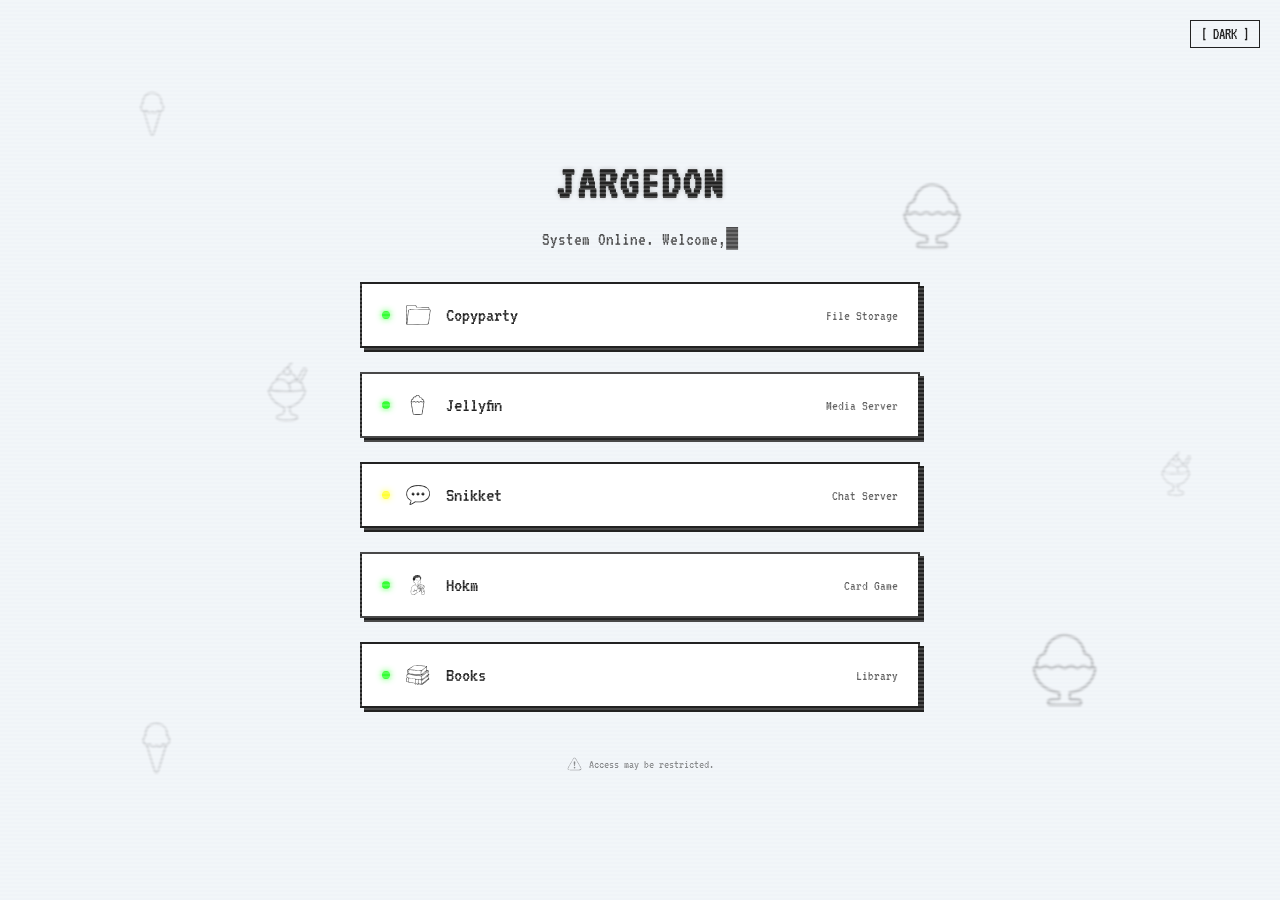
==== commit 3925dc0e: "Increase ice creams opacity" ====
--- a/index.html
+++ b/index.html
@@ -26,7 +26,7 @@
             --button-hover-text: #000;
             --shadow-glow: 0 0 10px rgba(51, 255, 51, 0.5);
             --tap-highlight: transparent;
-            --ice-cream-opacity: 0.15;
+            --ice-cream-opacity: 0.25;
         }
 
         [data-theme="light"] {
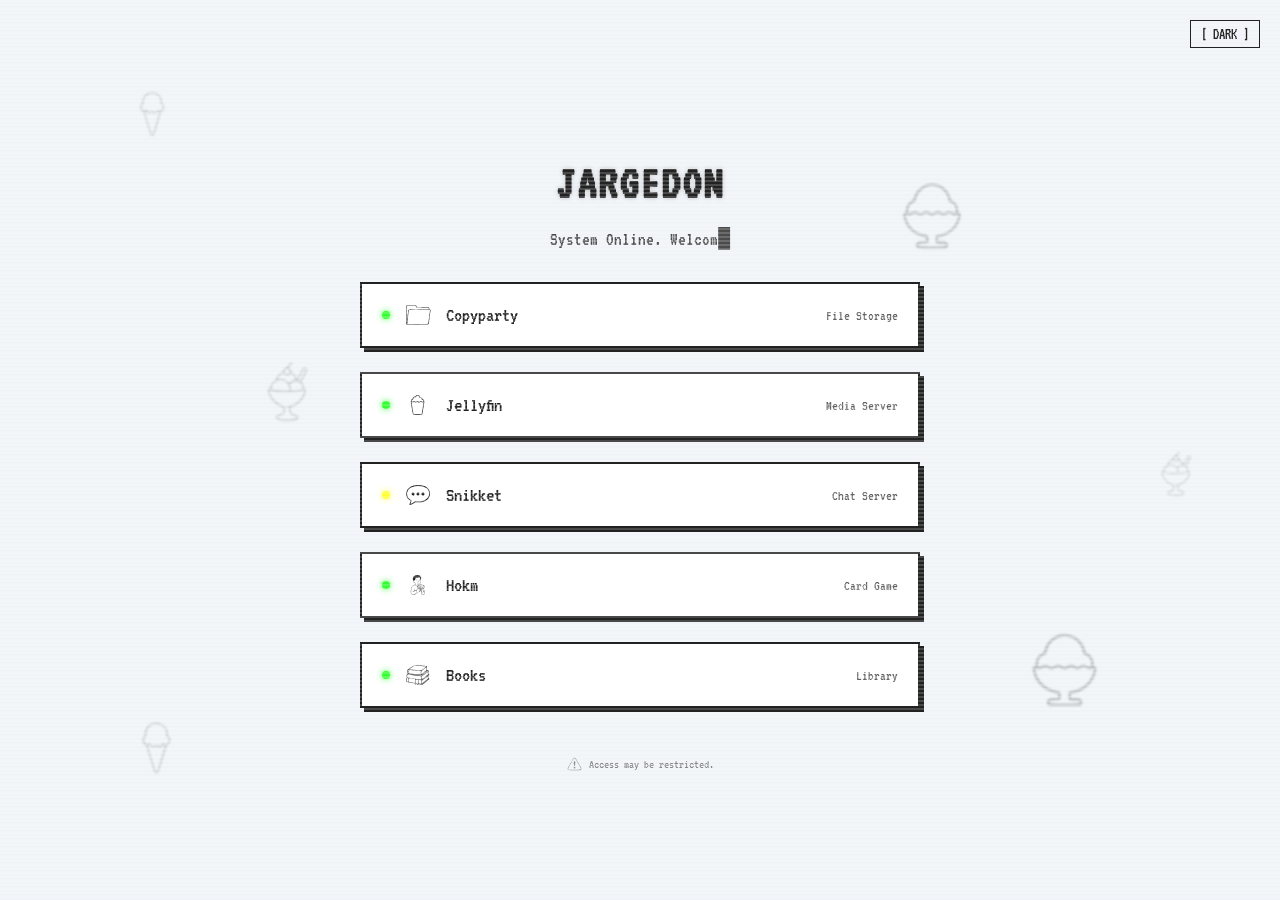
==== commit 95b69f68: "Lowercase page title" ====
--- a/index.html
+++ b/index.html
@@ -3,8 +3,8 @@
     <head>
         <meta charset="UTF-8">
         <meta name="viewport" content="width=device-width, initial-scale=1.0">
-        <meta name="description" content="Jargedon — personal services hub: file storage, media server, chat, card game, and digital library.">
-        <title>Jargedon</title>
+        <meta name="description" content="jargedon — personal services hub: file storage, media server, chat, card game, and digital library.">
+        <title>jargedon</title>
         <!-- Favicon: Koboyo axe icon -->
         <link rel="icon" type="image/svg+xml" href="https://koboyo.com/icons/svg/axe.svg">
 
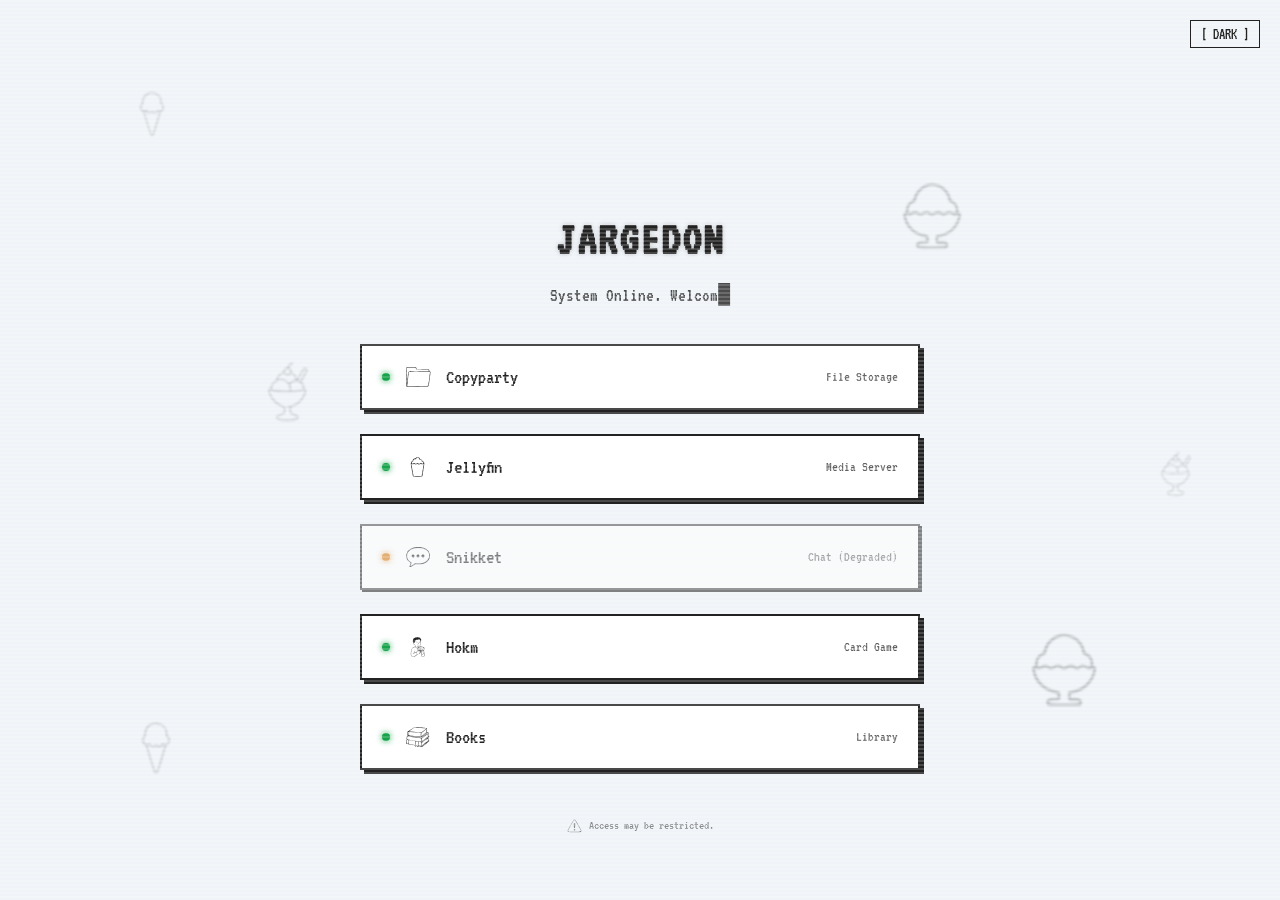
==== commit c6f1d8dc: "Extract shared styles/scripts and polish UI/UX" ====
--- a/index.html
+++ b/index.html
@@ -5,357 +5,46 @@
         <meta name="viewport" content="width=device-width, initial-scale=1.0">
         <meta name="description" content="jargedon — personal services hub: file storage, media server, chat, card game, and digital library.">
         <title>jargedon</title>
-        <!-- Favicon: Koboyo axe icon -->
         <link rel="icon" type="image/svg+xml" href="https://koboyo.com/icons/svg/axe.svg">
 
-        <!-- Google Fonts: VT323 for retro terminal look -->
         <link rel="preconnect" href="https://fonts.googleapis.com">
         <link rel="preconnect" href="https://fonts.gstatic.com" crossorigin>
         <link href="https://fonts.googleapis.com/css2?family=VT323&display=swap" rel="stylesheet">
-
-        <style>
-        :root {
-            /* Dark Theme (Default) */
-            --bg-color: #0a0a0a;
-            --text-color: #33ff33; /* Classic Terminal Green */
-            --accent-color: #33ff33;
-            --scanline-color: rgba(0, 0, 0, 0.5);
-            --button-bg: #111;
-            --button-border: #33ff33;
-            --button-hover-bg: #33ff33;
-            --button-hover-text: #000;
-            --shadow-glow: 0 0 10px rgba(51, 255, 51, 0.5);
-            --tap-highlight: transparent;
-            --ice-cream-opacity: 0.25;
-        }
-
-        [data-theme="light"] {
-            /* Light Theme */
-            --bg-color: #f0f4f8; /* Slightly icy blue-white */
-            --text-color: #222;
-            --accent-color: #ff85a2; /* Ice cream pink accent */
-            --scanline-color: rgba(255, 255, 255, 0.3);
-            --button-bg: #fff;
-            --button-border: #222;
-            --button-hover-bg: #ff85a2; /* originally: #222 */
-            --button-hover-text: #fff;
-            --shadow-glow: 0 0 5px rgba(0, 0, 0, 0.2);
-            --ice-cream-opacity: 0.25;
-        }
-
-        * {
-            box-sizing: border-box;
-            -webkit-tap-highlight-color: var(--tap-highlight);
-        }
-
-        body {
-            margin: 0;
-            padding: 0;
-            background-color: var(--bg-color);
-            color: var(--text-color);
-            font-family: 'VT323', monospace;
-            min-height: 100vh;
-            min-height: 100dvh;
-            display: flex;
-            flex-direction: column;
-            align-items: center;
-            justify-content: center;
-            position: relative;
-            transition: background-color 0.3s, color 0.3s;
-        }
-
-        /* CRT Scanline Effect Overlay */
-        .crt-overlay {
-            position: fixed;
-            top: 0;
-            left: 0;
-            width: 100%;
-            height: 100%;
-            background: linear-gradient(
-                to bottom,
-                var(--scanline-color) 50%,
-                transparent 50%
-                );
-            background-size: 100% 4px;
-            pointer-events: none;
-            z-index: 10;
-            opacity: 0.6;
-        }
-
-        /* Floating Ice Cream Background */
-        .bg-shapes {
-            position: absolute;
-            top: 0;
-            left: 0;
-            width: 100%;
-            height: 100%;
-            pointer-events: none;
-            z-index: 1;
-            overflow: hidden;
-        }
-
-        /* Background decorative icons - fixed box so all icons align consistently */
-        .bg-icon {
-            position: absolute;
-            opacity: var(--ice-cream-opacity);
-            filter: blur(1px);
-            animation: float 6s ease-in-out infinite;
-            color: var(--text-color);
-            display: flex;
-            align-items: center;
-            justify-content: center;
-        }
-        .bg-icon svg {
-            display: block;
-            height: 100%;
-            width: auto;
-            max-width: 100%;
-        }
-
-        .bg-icon:nth-child(odd) { animation-duration: 5s; animation-delay: -1s; }
-        .bg-icon:nth-child(even) { animation-duration: 7s; animation-delay: -3s; }
-
-        /* Random positions and sizes for ice creams - fixed square box, SVG scales inside */
-        .bg-icon:nth-child(1) { top: 10%; left: 10%; width: 3rem; height: 3rem; animation-duration: 20s; }
-        .bg-icon:nth-child(2) { top: 70%; left: 80%; width: 5rem; height: 5rem; animation-duration: 25s; animation-delay: -5s; }
-        .bg-icon:nth-child(3) { top: 40%; left: 20%; width: 4rem; height: 4rem; animation-duration: 18s; animation-delay: -2s; }
-        .bg-icon:nth-child(4) { top: 80%; left: 10%; width: 3.5rem; height: 3.5rem; animation-duration: 22s; animation-delay: -10s; }
-        .bg-icon:nth-child(5) { top: 20%; left: 70%; width: 4.5rem; height: 4.5rem; animation-duration: 28s; animation-delay: -8s; }
-        .bg-icon:nth-child(6) { top: 50%; left: 90%; width: 3rem; height: 3rem; animation-duration: 19s; animation-delay: -3s; }
-
-        @keyframes cyberPulse {
-            0%, 100% { opacity: 0.8; filter: drop-shadow(0 0 2px #00ff00); }
-            50% { opacity: 1; filter: drop-shadow(0 0 8px #00ff00); }
-        }
-
-        @keyframes float {
-            0%, 100% { transform: translateY(0) rotate(0deg); }
-            50% { transform: translateY(-20px) rotate(5deg); }
-        }
-
-        @keyframes flicker {
-            0% { opacity: 0.97; }
-            5% { opacity: 0.95; }
-            10% { opacity: 0.9; }
-            15% { opacity: 0.95; }
-            20% { opacity: 0.99; }
-            50% { opacity: 0.95; }
-            80% { opacity: 0.9; }
-            100% { opacity: 0.97; }
-        }
-
-        .container {
-            text-align: center;
-            z-index: 5;
-            padding: 20px;
-            max-width: 600px;
-            width: 100%;
-            animation: flicker 0.15s infinite;
-            margin: auto 0;
-        }
-
-        h1 {
-            font-size: 3rem;
-            margin-bottom: 0.5rem;
-            text-shadow: var(--shadow-glow);
-            letter-spacing: 2px;
-        }
-
-        .welcome-msg {
-            font-size: 1.2rem;
-            margin-bottom: 2rem;
-            opacity: 0.8;
-        }
-
-        .welcome-msg::after {
-            content: '█';
-            animation: blink 1s step-end infinite;
-        }
-
-        @keyframes blink {
-            50% { opacity: 0; }
-        }
-
-        .service-list {
-            display: flex;
-            flex-direction: column;
-            gap: 1.5rem;
-            width: 100%;
-        }
-
-        .service-btn {
-            display: flex;
-            align-items: center;
-            justify-content: space-between;
-            background-color: var(--button-bg);
-            border: 2px solid var(--button-border);
-            color: var(--text-color);
-            padding: 15px 20px;
-            text-decoration: none;
-            font-size: 1.3rem;
-            transition: all 0.2s ease;
-            position: relative;
-            box-shadow: 4px 4px 0px var(--button-border);
-        }
-
-        @media (hover: hover) {
-            .service-btn:hover {
-                background-color: var(--button-hover-bg);
-                color: var(--button-hover-text);
-                box-shadow: 4px 4px 0px var(--button-hover-bg), 0 0 15px var(--button-hover-bg);
-                cursor: pointer;
-            }
-        }
-
-        /* Two-column alignment: fixed grid for dot | icon | label ensures perfect vertical alignment */
-        .btn-left {
-            display: grid;
-            grid-template-columns: 8px 32px 1fr;
-            column-gap: 12px;
-            align-items: center;
-            justify-items: start;
-        }
-
-        .status-dot {
-            width: 8px;
-            height: 8px;
-            border-radius: 50%;
-            background-color: #33ff33;
-            box-shadow: 0 0 6px #33ff33;
-            justify-self: center;
-        }
-
-        .status-dot.offline {
-            background-color: #ff3333;
-            box-shadow: 0 0 6px #ff3333;
-        }
-
-        .status-dot.degraded {
-            background-color: #ffff33;
-            box-shadow: 0 0 6px #ffff33;
-        }
-
-        /* Koboyo icon box - fixed 32px square, SVG scales inside with fixed height */
-        .koboyo-icon {
-            width: 32px;
-            height: 32px;
-            display: flex;
-            align-items: center;
-            justify-content: center;
-            flex-shrink: 0;
-            color: currentColor;
-        }
-
-        .koboyo-icon svg {
-            display: block;
-            height: 22px;
-            width: auto;
-            max-width: 28px;
-        }
-
-        .service-name {
-            line-height: 1;
-            white-space: nowrap;
-        }
-
-        .description {
-            font-size: 0.9rem;
-            opacity: 0.7;
-            text-align: right;
-            max-width: 150px;
-            white-space: nowrap;
-            overflow: hidden;
-            text-overflow: ellipsis;
-        }
-
-        .footer {
-            margin-top: 3rem;
-            font-size: 0.8rem;
-            opacity: 0.5;
-            display: flex;
-            align-items: center;
-            justify-content: center;
-            gap: 6px;
-        }
-
-        .footer-icon {
-            width: 16px;
-            height: 16px;
-            display: inline-flex;
-            align-items: center;
-            justify-content: center;
-            flex-shrink: 0;
-        }
-        .footer-icon svg {
-            display: block;
-            height: 14px;
-            width: auto;
-            max-width: 16px;
-        }
-
-        .theme-toggle {
-            position: absolute;
-            top: 20px;
-            right: 20px;
-            background: transparent;
-            border: 1px solid var(--text-color);
-            color: var(--text-color);
-            padding: 5px 10px;
-            font-family: 'VT323', monospace;
-            cursor: pointer;
-            z-index: 20;
-            font-size: 1rem;
-        }
-
-        @media (hover: hover) {
-            .theme-toggle:hover {
-                background: var(--text-color);
-                color: var(--bg-color);
-            }
-        }
-
-        body.animations-paused * {
-            animation-play-state: paused !important;
-        }
-
-        @media (max-width: 600px) {
-            h1 { font-size: 2.5rem; }
-            .service-btn {
-                flex-direction: row;
-                align-items: center;
-                gap: 10px;
-            }
-            .description {
-                font-size: 0.8rem;
-            }
-            .bg-icon:nth-child(1) { width: 2.5rem; height: 2.5rem; }
-            .bg-icon:nth-child(2) { width: 3.5rem; height: 3.5rem; }
-            .bg-icon:nth-child(3) { width: 3rem; height: 3rem; }
-            .bg-icon:nth-child(4) { width: 2.8rem; height: 2.8rem; }
-            .bg-icon:nth-child(5) { width: 3.2rem; height: 3.2rem; }
-            .bg-icon:nth-child(6) { width: 2.5rem; height: 2.5rem; }
-        }
-    </style>
-    <script>
-        (function() {
-            var saved = localStorage.getItem('theme');
-            var theme = saved || (window.matchMedia('(prefers-color-scheme: light)').matches ? 'light' : 'dark');
-            document.documentElement.setAttribute('data-theme', theme);
-        })();
-    </script>
+        <link rel="stylesheet" href="style.css">
+        <script>
+            (function() {
+                var saved = localStorage.getItem('theme');
+                var theme = saved || (window.matchMedia('(prefers-color-scheme: light)').matches ? 'light' : 'dark');
+                document.documentElement.setAttribute('data-theme', theme);
+            })();
+        </script>
     </head>
 
     <body>
+        <!-- Reusable SVG definitions for background shapes -->
+        <svg hidden aria-hidden="true">
+            <defs>
+                <symbol id="icon-cone" viewBox="0 0 122 222">
+                    <path d="M46.8 12.9a45 45 0 0 0-30.4 33.3c-.9 3.5-1.4 8.3-1.2 10.9.5 4.4.2 5.1-2.9 8.1-9.7 9.4-6.9 28 5.1 33.7 2.5 1.3 4.6 3 4.6 3.8a2154 2154 0 0 0 32 104.2q2.2 4 7.9 4.1c6.1 0 5.9.3 21-48.5l13.2-43.7c4.8-16.4 5.4-17.8 8.1-18.9 11.9-4.9 15.5-25.3 6.1-34.4-2-1.9-3.9-3.5-4.3-3.5s-.5-2.2-.2-4.8c1.3-13.8-7-30.5-19.2-38.8a50 50 0 0 0-39.8-5.5m29 5.3A39 39 0 0 1 100.7 57l-.6 6.8 3.7 2.3c12.6 8.1 7.5 30.9-7 30.9q-3.6 0-6.7-2.6c-3.5-2.9-4.4-2.6-6.7 2.2-3.6 7.6-14.3 8.7-19.6 2-1.5-1.8-2-1.9-3.5-.8-6.1 4.2-8.2 5.2-11.7 5.2q-5.5.2-11.6-8.9l-1.5-2.3-3 2.4c-3.7 2.9-10.4 3-14.3.1A23 23 0 0 1 11 81c0-5.1 2.3-10.5 5.8-13.8s3.5-3.5 3.6-12a29 29 0 0 1 3.3-15.4A42 42 0 0 1 53 16.1c6.1-1.3 16.3-.3 22.8 2.1m-39.4 83.3c2 3 6.1 5.2 11.2 6 3 .5 5 .1 8.8-1.9l4.9-2.5 2.7 2.1c6.1 4.5 15.8 3 21.8-3.5 2.3-2.4 2.5-2.5 6-1 2.1.8 3.8 1.6 4 1.8.3.3-11.8 40.7-24.7 82.4a153 153 0 0 1-7.4 20.9q-1.5 1.3-3.6.7c-1.7-.5-3.1-3.9-7.5-17.8-9-28.2-26.7-87-26.3-87.2s7.1-2.3 7.8-2.4c.4-.1 1.4 1 2.3 2.4"/>
+                </symbol>
+                <symbol id="icon-bowl" viewBox="0 0 147 166">
+                    <path d="M61.8 9.9a43 43 0 0 0-19.6 12.5 42 42 0 0 0-10.8 19.9c-.5 3-1.4 4.2-4.3 5.7a25 25 0 0 0-13.5 21.1c-.1 5.3-.3 5.8-2.7 6.3-3.4.7-3.9 2-2.8 8.9a57 57 0 0 0 44.7 46.3l7 1.7.4 4.4.3 4.3h-7.8c-11.2 0-15.7 2.8-15.7 9.8 0 1.7.9 3.7 2.3 5 2.3 2.2 2.6 2.2 35.2 2l32.8-.3 2-2.7c1.5-2 1.8-3.4 1.3-6.3-1.1-5.5-5.1-7.5-15.3-7.5H87v-8.5l7.3-1.7a59 59 0 0 0 44.1-41.5c2.6-10 1.8-14.3-2.6-14.3-1.5 0-1.8-.9-1.8-5.5 0-9.3-4.8-17.3-13.1-21.5-3.1-1.6-3.7-2.6-4.7-7.2A44 44 0 0 0 61.8 9.9m18.7 4.2a38 38 0 0 1 31.1 31c.6 4.7.9 5 5.2 6.9 8.7 3.9 12.5 9.7 12 18.3-.4 6.3-1.7 6.8-9 3.7a15 15 0 0 0-15.5 1.1c-3.2 2-3.2 2-7.2 0-6.8-3.5-11.2-3.7-17.7-.7L73.7 77l-3.9-2c-6.6-3.4-11-3.6-17.2-.6L47.3 77l-5.4-2.5c-6.5-3-9-3.1-14.8-.5-2.4 1.1-5.2 2-6.3 2-1.9 0-2-.5-1.6-6.9.4-8.6 3.6-13.2 11.3-16.7 5.1-2.3 5.3-2.6 5.9-7.2A40 40 0 0 1 67 14.1c6.3-1.2 6.9-1.2 13.5 0M41.7 80.3c3.8 2.2 6.5 2 13.9-1.3l5.1-2.3 5.6 2.7c6.8 3.2 8.6 3.2 14 .4a14 14 0 0 1 14.4.2c4.7 2.5 6.9 2.5 11.3.1 6.5-3.4 7.8-3.5 13.6-.5 4.9 2.5 5.8 2.6 8.8 1.6 5.8-2.1 6.8-1.7 6 2.5A53 53 0 0 1 91 126l-8.5 1.7-.3 8c-.4 10.9.1 11.3 12.2 11.3 7.1 0 9.7.4 10.6 1.5s1 1.8 0 3c-1.8 2.1-60.1 2.3-61.9.1q-4.3-5.5 15.5-5.6c6.8 0 7.6-1.1 7.2-10.1-.3-8.3 0-8-10.7-10.3A52 52 0 0 1 14 86.7c-.7-3.1-1-6-.7-6.3.4-.4 2.6-.1 4.9.5 3.9 1.1 4.8 1 9.8-1.3 5.9-2.7 8.1-2.6 13.7.7"/>
+                </symbol>
+                <symbol id="icon-sundae" viewBox="0 0 162 239">
+                    <path d="M92.7 12.5c-5.2 1.8-8.2 4.8-11.3 11.2-2.2 4.4-3.1 5.3-5.3 5.3-6 0-12.1 6.9-12.1 13.7 0 2.5-.6 3-5.2 4.7C49.1 50.8 38 64.5 38 73.1c0 1.1-1.4 2.5-3.4 3.4A47 47 0 0 0 19 93.2c-1 2.4-2.1 6.4-2.5 9-.6 4.1-1 4.8-3.6 5.3a9 9 0 0 0-4.6 3.2c-1.4 2.1-1.5 3.1-.4 7.6A100 100 0 0 0 23.7 149a73 73 0 0 0 32.8 24.2c8.8 3.2 10.9 6.2 10.1 15.2-.7 8.6-2.4 10.3-14.2 14.3q-15.3 5.1-15.4 11.1c0 4.8 6.3 9.1 17.7 11.9 5.1 1.3 11.2 1.7 24.3 1.7 15.2 0 18.6-.3 25.5-2.2 13-3.7 16.7-7.1 15.1-13.7-.9-3.4-5.3-6-15.2-9-10.6-3.3-12.7-5.5-13.2-13.8-.6-9 1.3-12.9 6.9-14.6 21.6-6.4 44.4-31.4 49.9-54.9 1.6-7 .8-9.8-3.4-11.3-3.2-1.2-3.4-1.5-3.8-7.4a25 25 0 0 0-6.8-15.9l-3-3.4 11.5-20.8c13.2-23.9 13.6-25.4 7-29.1-4.8-2.7-8.7-2.9-10.7-.6A620 620 0 0 0 116.2 71l-1.5 3.5-1.1-5.5c-.6-3-2.2-7.2-3.4-9.2a38 38 0 0 0-13.9-12.4c-2-.5-2.3-1.2-2.3-5.5 0-4-.5-5.5-3.1-8.3a15 15 0 0 0-5-4.1q-2.1-.6-1.3-2.8c1.2-4.1 5.4-8.5 9.1-9.7 5.3-1.7 6.6-2.9 5.2-4.6s-1.4-1.7-6.2.1M79 34.5q.2 1.3 1.5 1.5 1.3-.2 1.5-1.5c0-2.3 2.8-1.8 5.5 1 3.2 3.1 3.4 9.1.4 12.8-5 6.4-15.5 5.3-18.5-1.8-2.6-6.3 1.3-13.5 7.3-13.5q2.2 0 2.3 1.5m68 0c1.7.9 3 2 3 2.6 0 .8-21 39.7-22.5 41.6-.4.6-8.5-3.3-8.5-4 0-2 22.6-41.6 23.8-41.7.7 0 2.6.7 4.2 1.5M74.7 56a15 15 0 0 0 14.6-2.9c3.1-2.8 3.4-2.8 6.2-1.4 7.2 3.7 14.5 13.9 14.5 20.5 0 2.4-.4 2.8-2.8 2.8-3.8 0-14.1 5.2-17.7 9l-2.8 3-5.4-5.1a38 38 0 0 0-34.3-10c-2.4.5-4.6.8-4.8.6-.2-.1.7-2.6 1.9-5.4a36 36 0 0 1 17.1-16.3c4.2-1.4 4.4-1.4 6.9 1.3 1.4 1.5 4.4 3.3 6.6 3.9m-9.4 21a31.5 31.5 0 0 1 22.2 33.6l-.7 4.7-21.6-.6c-18.8-.5-37.3-2.3-43.6-4.3-1.6-.5-1.7-1.3-1.2-5.8a33 33 0 0 1 17.8-25.2A33 33 0 0 1 65.3 77m53.9 3a26 26 0 0 1 17.8 24v5.7l-5.7 1.2a390 390 0 0 1-36 4.1h-4.2l.6-5.5q.6-5.5-1.2-12.1l-1.8-6.5 3.4-3.6c7.1-7.3 17.2-10 27.1-7.3M16.7 112.5c1.2 2.1 20.6 5.2 41.4 6.5 28.2 1.8 72.1-1.6 81.3-6.4 6.5-3.4 6.9.9 1.4 14.3-11.2 26.8-35.9 45.8-60.5 46.3q-8.4.3-8.3 1.4c0 1.8 5.2 2.6 11.6 1.8 5.4-.6 5.6-.6 4.5 1.4a37 37 0 0 0 .3 18.6c2 4.7 5.7 7.2 15.1 10.1q20.8 6.3 6.7 12.3a74 74 0 0 1-31.2 4.6c-19.1.1-32.8-2.9-37-7.9-1.3-1.5-1.1-2 1.3-4.1 1.5-1.3 6.6-3.5 11.3-5 9.6-3 13-5.3 15-10a34 34 0 0 0 .1-18.7c-1.8-4.3-3.6-5.6-11-8.1a78 78 0 0 1-45.2-47.9c-2-6.2-2.3-8.2-1.4-9.3 1.5-1.8 3.6-1.8 4.6.1"/>
+                </symbol>
+            </defs>
+        </svg>
 
         <div class="crt-overlay"></div>
 
-        <div class="bg-shapes">
-            <div class="bg-icon" aria-hidden="true"><svg xmlns="http://www.w3.org/2000/svg" fill="currentColor" aria-label="ice cream cone" viewBox="0 0 122 222"><path d="M46.8 12.9a45 45 0 0 0-30.4 33.3c-.9 3.5-1.4 8.3-1.2 10.9.5 4.4.2 5.1-2.9 8.1-9.7 9.4-6.9 28 5.1 33.7 2.5 1.3 4.6 3 4.6 3.8a2154 2154 0 0 0 32 104.2q2.2 4 7.9 4.1c6.1 0 5.9.3 21-48.5l13.2-43.7c4.8-16.4 5.4-17.8 8.1-18.9 11.9-4.9 15.5-25.3 6.1-34.4-2-1.9-3.9-3.5-4.3-3.5s-.5-2.2-.2-4.8c1.3-13.8-7-30.5-19.2-38.8a50 50 0 0 0-39.8-5.5m29 5.3A39 39 0 0 1 100.7 57l-.6 6.8 3.7 2.3c12.6 8.1 7.5 30.9-7 30.9q-3.6 0-6.7-2.6c-3.5-2.9-4.4-2.6-6.7 2.2-3.6 7.6-14.3 8.7-19.6 2-1.5-1.8-2-1.9-3.5-.8-6.1 4.2-8.2 5.2-11.7 5.2q-5.5.2-11.6-8.9l-1.5-2.3-3 2.4c-3.7 2.9-10.4 3-14.3.1A23 23 0 0 1 11 81c0-5.1 2.3-10.5 5.8-13.8s3.5-3.5 3.6-12a29 29 0 0 1 3.3-15.4A42 42 0 0 1 53 16.1c6.1-1.3 16.3-.3 22.8 2.1m-39.4 83.3c2 3 6.1 5.2 11.2 6 3 .5 5 .1 8.8-1.9l4.9-2.5 2.7 2.1c6.1 4.5 15.8 3 21.8-3.5 2.3-2.4 2.5-2.5 6-1 2.1.8 3.8 1.6 4 1.8.3.3-11.8 40.7-24.7 82.4a153 153 0 0 1-7.4 20.9q-1.5 1.3-3.6.7c-1.7-.5-3.1-3.9-7.5-17.8-9-28.2-26.7-87-26.3-87.2s7.1-2.3 7.8-2.4c.4-.1 1.4 1 2.3 2.4"/></svg></div>
-            <div class="bg-icon" aria-hidden="true"><svg xmlns="http://www.w3.org/2000/svg" fill="currentColor" aria-label="ice cream bowl" viewBox="0 0 147 166"><path d="M61.8 9.9a43 43 0 0 0-19.6 12.5 42 42 0 0 0-10.8 19.9c-.5 3-1.4 4.2-4.3 5.7a25 25 0 0 0-13.5 21.1c-.1 5.3-.3 5.8-2.7 6.3-3.4.7-3.9 2-2.8 8.9a57 57 0 0 0 44.7 46.3l7 1.7.4 4.4.3 4.3h-7.8c-11.2 0-15.7 2.8-15.7 9.8 0 1.7.9 3.7 2.3 5 2.3 2.2 2.6 2.2 35.2 2l32.8-.3 2-2.7c1.5-2 1.8-3.4 1.3-6.3-1.1-5.5-5.1-7.5-15.3-7.5H87v-8.5l7.3-1.7a59 59 0 0 0 44.1-41.5c2.6-10 1.8-14.3-2.6-14.3-1.5 0-1.8-.9-1.8-5.5 0-9.3-4.8-17.3-13.1-21.5-3.1-1.6-3.7-2.6-4.7-7.2A44 44 0 0 0 61.8 9.9m18.7 4.2a38 38 0 0 1 31.1 31c.6 4.7.9 5 5.2 6.9 8.7 3.9 12.5 9.7 12 18.3-.4 6.3-1.7 6.8-9 3.7a15 15 0 0 0-15.5 1.1c-3.2 2-3.2 2-7.2 0-6.8-3.5-11.2-3.7-17.7-.7L73.7 77l-3.9-2c-6.6-3.4-11-3.6-17.2-.6L47.3 77l-5.4-2.5c-6.5-3-9-3.1-14.8-.5-2.4 1.1-5.2 2-6.3 2-1.9 0-2-.5-1.6-6.9.4-8.6 3.6-13.2 11.3-16.7 5.1-2.3 5.3-2.6 5.9-7.2A40 40 0 0 1 67 14.1c6.3-1.2 6.9-1.2 13.5 0M41.7 80.3c3.8 2.2 6.5 2 13.9-1.3l5.1-2.3 5.6 2.7c6.8 3.2 8.6 3.2 14 .4a14 14 0 0 1 14.4.2c4.7 2.5 6.9 2.5 11.3.1 6.5-3.4 7.8-3.5 13.6-.5 4.9 2.5 5.8 2.6 8.8 1.6 5.8-2.1 6.8-1.7 6 2.5A53 53 0 0 1 91 126l-8.5 1.7-.3 8c-.4 10.9.1 11.3 12.2 11.3 7.1 0 9.7.4 10.6 1.5s1 1.8 0 3c-1.8 2.1-60.1 2.3-61.9.1q-4.3-5.5 15.5-5.6c6.8 0 7.6-1.1 7.2-10.1-.3-8.3 0-8-10.7-10.3A52 52 0 0 1 14 86.7c-.7-3.1-1-6-.7-6.3.4-.4 2.6-.1 4.9.5 3.9 1.1 4.8 1 9.8-1.3 5.9-2.7 8.1-2.6 13.7.7"/></svg></div>
-            <div class="bg-icon" aria-hidden="true"><svg xmlns="http://www.w3.org/2000/svg" fill="currentColor" aria-label="ice cream sundae" viewBox="0 0 162 239"><path d="M92.7 12.5c-5.2 1.8-8.2 4.8-11.3 11.2-2.2 4.4-3.1 5.3-5.3 5.3-6 0-12.1 6.9-12.1 13.7 0 2.5-.6 3-5.2 4.7C49.1 50.8 38 64.5 38 73.1c0 1.1-1.4 2.5-3.4 3.4A47 47 0 0 0 19 93.2c-1 2.4-2.1 6.4-2.5 9-.6 4.1-1 4.8-3.6 5.3a9 9 0 0 0-4.6 3.2c-1.4 2.1-1.5 3.1-.4 7.6A100 100 0 0 0 23.7 149a73 73 0 0 0 32.8 24.2c8.8 3.2 10.9 6.2 10.1 15.2-.7 8.6-2.4 10.3-14.2 14.3q-15.3 5.1-15.4 11.1c0 4.8 6.3 9.1 17.7 11.9 5.1 1.3 11.2 1.7 24.3 1.7 15.2 0 18.6-.3 25.5-2.2 13-3.7 16.7-7.1 15.1-13.7-.9-3.4-5.3-6-15.2-9-10.6-3.3-12.7-5.5-13.2-13.8-.6-9 1.3-12.9 6.9-14.6 21.6-6.4 44.4-31.4 49.9-54.9 1.6-7 .8-9.8-3.4-11.3-3.2-1.2-3.4-1.5-3.8-7.4a25 25 0 0 0-6.8-15.9l-3-3.4 11.5-20.8c13.2-23.9 13.6-25.4 7-29.1-4.8-2.7-8.7-2.9-10.7-.6A620 620 0 0 0 116.2 71l-1.5 3.5-1.1-5.5c-.6-3-2.2-7.2-3.4-9.2a38 38 0 0 0-13.9-12.4c-2-.5-2.3-1.2-2.3-5.5 0-4-.5-5.5-3.1-8.3a15 15 0 0 0-5-4.1q-2.1-.6-1.3-2.8c1.2-4.1 5.4-8.5 9.1-9.7 5.3-1.7 6.6-2.9 5.2-4.6s-1.4-1.7-6.2.1M79 34.5q.2 1.3 1.5 1.5 1.3-.2 1.5-1.5c0-2.3 2.8-1.8 5.5 1 3.2 3.1 3.4 9.1.4 12.8-5 6.4-15.5 5.3-18.5-1.8-2.6-6.3 1.3-13.5 7.3-13.5q2.2 0 2.3 1.5m68 0c1.7.9 3 2 3 2.6 0 .8-21 39.7-22.5 41.6-.4.6-8.5-3.3-8.5-4 0-2 22.6-41.6 23.8-41.7.7 0 2.6.7 4.2 1.5M74.7 56a15 15 0 0 0 14.6-2.9c3.1-2.8 3.4-2.8 6.2-1.4 7.2 3.7 14.5 13.9 14.5 20.5 0 2.4-.4 2.8-2.8 2.8-3.8 0-14.1 5.2-17.7 9l-2.8 3-5.4-5.1a38 38 0 0 0-34.3-10c-2.4.5-4.6.8-4.8.6-.2-.1.7-2.6 1.9-5.4a36 36 0 0 1 17.1-16.3c4.2-1.4 4.4-1.4 6.9 1.3 1.4 1.5 4.4 3.3 6.6 3.9m-9.4 21a31.5 31.5 0 0 1 22.2 33.6l-.7 4.7-21.6-.6c-18.8-.5-37.3-2.3-43.6-4.3-1.6-.5-1.7-1.3-1.2-5.8a33 33 0 0 1 17.8-25.2A33 33 0 0 1 65.3 77m53.9 3a26 26 0 0 1 17.8 24v5.7l-5.7 1.2a390 390 0 0 1-36 4.1h-4.2l.6-5.5q.6-5.5-1.2-12.1l-1.8-6.5 3.4-3.6c7.1-7.3 17.2-10 27.1-7.3M16.7 112.5c1.2 2.1 20.6 5.2 41.4 6.5 28.2 1.8 72.1-1.6 81.3-6.4 6.5-3.4 6.9.9 1.4 14.3-11.2 26.8-35.9 45.8-60.5 46.3q-8.4.3-8.3 1.4c0 1.8 5.2 2.6 11.6 1.8 5.4-.6 5.6-.6 4.5 1.4a37 37 0 0 0 .3 18.6c2 4.7 5.7 7.2 15.1 10.1q20.8 6.3 6.7 12.3a74 74 0 0 1-31.2 4.6c-19.1.1-32.8-2.9-37-7.9-1.3-1.5-1.1-2 1.3-4.1 1.5-1.3 6.6-3.5 11.3-5 9.6-3 13-5.3 15-10a34 34 0 0 0 .1-18.7c-1.8-4.3-3.6-5.6-11-8.1a78 78 0 0 1-45.2-47.9c-2-6.2-2.3-8.2-1.4-9.3 1.5-1.8 3.6-1.8 4.6.1"/></svg></div>
-            <div class="bg-icon" aria-hidden="true"><svg xmlns="http://www.w3.org/2000/svg" fill="currentColor" aria-label="ice cream cone" viewBox="0 0 122 222"><path d="M46.8 12.9a45 45 0 0 0-30.4 33.3c-.9 3.5-1.4 8.3-1.2 10.9.5 4.4.2 5.1-2.9 8.1-9.7 9.4-6.9 28 5.1 33.7 2.5 1.3 4.6 3 4.6 3.8a2154 2154 0 0 0 32 104.2q2.2 4 7.9 4.1c6.1 0 5.9.3 21-48.5l13.2-43.7c4.8-16.4 5.4-17.8 8.1-18.9 11.9-4.9 15.5-25.3 6.1-34.4-2-1.9-3.9-3.5-4.3-3.5s-.5-2.2-.2-4.8c1.3-13.8-7-30.5-19.2-38.8a50 50 0 0 0-39.8-5.5m29 5.3A39 39 0 0 1 100.7 57l-.6 6.8 3.7 2.3c12.6 8.1 7.5 30.9-7 30.9q-3.6 0-6.7-2.6c-3.5-2.9-4.4-2.6-6.7 2.2-3.6 7.6-14.3 8.7-19.6 2-1.5-1.8-2-1.9-3.5-.8-6.1 4.2-8.2 5.2-11.7 5.2q-5.5.2-11.6-8.9l-1.5-2.3-3 2.4c-3.7 2.9-10.4 3-14.3.1A23 23 0 0 1 11 81c0-5.1 2.3-10.5 5.8-13.8s3.5-3.5 3.6-12a29 29 0 0 1 3.3-15.4A42 42 0 0 1 53 16.1c6.1-1.3 16.3-.3 22.8 2.1m-39.4 83.3c2 3 6.1 5.2 11.2 6 3 .5 5 .1 8.8-1.9l4.9-2.5 2.7 2.1c6.1 4.5 15.8 3 21.8-3.5 2.3-2.4 2.5-2.5 6-1 2.1.8 3.8 1.6 4 1.8.3.3-11.8 40.7-24.7 82.4a153 153 0 0 1-7.4 20.9q-1.5 1.3-3.6.7c-1.7-.5-3.1-3.9-7.5-17.8-9-28.2-26.7-87-26.3-87.2s7.1-2.3 7.8-2.4c.4-.1 1.4 1 2.3 2.4"/></svg></div>
-            <div class="bg-icon" aria-hidden="true"><svg xmlns="http://www.w3.org/2000/svg" fill="currentColor" aria-label="ice cream bowl" viewBox="0 0 147 166"><path d="M61.8 9.9a43 43 0 0 0-19.6 12.5 42 42 0 0 0-10.8 19.9c-.5 3-1.4 4.2-4.3 5.7a25 25 0 0 0-13.5 21.1c-.1 5.3-.3 5.8-2.7 6.3-3.4.7-3.9 2-2.8 8.9a57 57 0 0 0 44.7 46.3l7 1.7.4 4.4.3 4.3h-7.8c-11.2 0-15.7 2.8-15.7 9.8 0 1.7.9 3.7 2.3 5 2.3 2.2 2.6 2.2 35.2 2l32.8-.3 2-2.7c1.5-2 1.8-3.4 1.3-6.3-1.1-5.5-5.1-7.5-15.3-7.5H87v-8.5l7.3-1.7a59 59 0 0 0 44.1-41.5c2.6-10 1.8-14.3-2.6-14.3-1.5 0-1.8-.9-1.8-5.5 0-9.3-4.8-17.3-13.1-21.5-3.1-1.6-3.7-2.6-4.7-7.2A44 44 0 0 0 61.8 9.9m18.7 4.2a38 38 0 0 1 31.1 31c.6 4.7.9 5 5.2 6.9 8.7 3.9 12.5 9.7 12 18.3-.4 6.3-1.7 6.8-9 3.7a15 15 0 0 0-15.5 1.1c-3.2 2-3.2 2-7.2 0-6.8-3.5-11.2-3.7-17.7-.7L73.7 77l-3.9-2c-6.6-3.4-11-3.6-17.2-.6L47.3 77l-5.4-2.5c-6.5-3-9-3.1-14.8-.5-2.4 1.1-5.2 2-6.3 2-1.9 0-2-.5-1.6-6.9.4-8.6 3.6-13.2 11.3-16.7 5.1-2.3 5.3-2.6 5.9-7.2A40 40 0 0 1 67 14.1c6.3-1.2 6.9-1.2 13.5 0M41.7 80.3c3.8 2.2 6.5 2 13.9-1.3l5.1-2.3 5.6 2.7c6.8 3.2 8.6 3.2 14 .4a14 14 0 0 1 14.4.2c4.7 2.5 6.9 2.5 11.3.1 6.5-3.4 7.8-3.5 13.6-.5 4.9 2.5 5.8 2.6 8.8 1.6 5.8-2.1 6.8-1.7 6 2.5A53 53 0 0 1 91 126l-8.5 1.7-.3 8c-.4 10.9.1 11.3 12.2 11.3 7.1 0 9.7.4 10.6 1.5s1 1.8 0 3c-1.8 2.1-60.1 2.3-61.9.1q-4.3-5.5 15.5-5.6c6.8 0 7.6-1.1 7.2-10.1-.3-8.3 0-8-10.7-10.3A52 52 0 0 1 14 86.7c-.7-3.1-1-6-.7-6.3.4-.4 2.6-.1 4.9.5 3.9 1.1 4.8 1 9.8-1.3 5.9-2.7 8.1-2.6 13.7.7"/></svg></div>
-            <div class="bg-icon" aria-hidden="true"><svg xmlns="http://www.w3.org/2000/svg" fill="currentColor" aria-label="ice cream sundae" viewBox="0 0 162 239"><path d="M92.7 12.5c-5.2 1.8-8.2 4.8-11.3 11.2-2.2 4.4-3.1 5.3-5.3 5.3-6 0-12.1 6.9-12.1 13.7 0 2.5-.6 3-5.2 4.7C49.1 50.8 38 64.5 38 73.1c0 1.1-1.4 2.5-3.4 3.4A47 47 0 0 0 19 93.2c-1 2.4-2.1 6.4-2.5 9-.6 4.1-1 4.8-3.6 5.3a9 9 0 0 0-4.6 3.2c-1.4 2.1-1.5 3.1-.4 7.6A100 100 0 0 0 23.7 149a73 73 0 0 0 32.8 24.2c8.8 3.2 10.9 6.2 10.1 15.2-.7 8.6-2.4 10.3-14.2 14.3q-15.3 5.1-15.4 11.1c0 4.8 6.3 9.1 17.7 11.9 5.1 1.3 11.2 1.7 24.3 1.7 15.2 0 18.6-.3 25.5-2.2 13-3.7 16.7-7.1 15.1-13.7-.9-3.4-5.3-6-15.2-9-10.6-3.3-12.7-5.5-13.2-13.8-.6-9 1.3-12.9 6.9-14.6 21.6-6.4 44.4-31.4 49.9-54.9 1.6-7 .8-9.8-3.4-11.3-3.2-1.2-3.4-1.5-3.8-7.4a25 25 0 0 0-6.8-15.9l-3-3.4 11.5-20.8c13.2-23.9 13.6-25.4 7-29.1-4.8-2.7-8.7-2.9-10.7-.6A620 620 0 0 0 116.2 71l-1.5 3.5-1.1-5.5c-.6-3-2.2-7.2-3.4-9.2a38 38 0 0 0-13.9-12.4c-2-.5-2.3-1.2-2.3-5.5 0-4-.5-5.5-3.1-8.3a15 15 0 0 0-5-4.1q-2.1-.6-1.3-2.8c1.2-4.1 5.4-8.5 9.1-9.7 5.3-1.7 6.6-2.9 5.2-4.6s-1.4-1.7-6.2.1M79 34.5q.2 1.3 1.5 1.5 1.3-.2 1.5-1.5c0-2.3 2.8-1.8 5.5 1 3.2 3.1 3.4 9.1.4 12.8-5 6.4-15.5 5.3-18.5-1.8-2.6-6.3 1.3-13.5 7.3-13.5q2.2 0 2.3 1.5m68 0c1.7.9 3 2 3 2.6 0 .8-21 39.7-22.5 41.6-.4.6-8.5-3.3-8.5-4 0-2 22.6-41.6 23.8-41.7.7 0 2.6.7 4.2 1.5M74.7 56a15 15 0 0 0 14.6-2.9c3.1-2.8 3.4-2.8 6.2-1.4 7.2 3.7 14.5 13.9 14.5 20.5 0 2.4-.4 2.8-2.8 2.8-3.8 0-14.1 5.2-17.7 9l-2.8 3-5.4-5.1a38 38 0 0 0-34.3-10c-2.4.5-4.6.8-4.8.6-.2-.1.7-2.6 1.9-5.4a36 36 0 0 1 17.1-16.3c4.2-1.4 4.4-1.4 6.9 1.3 1.4 1.5 4.4 3.3 6.6 3.9m-9.4 21a31.5 31.5 0 0 1 22.2 33.6l-.7 4.7-21.6-.6c-18.8-.5-37.3-2.3-43.6-4.3-1.6-.5-1.7-1.3-1.2-5.8a33 33 0 0 1 17.8-25.2A33 33 0 0 1 65.3 77m53.9 3a26 26 0 0 1 17.8 24v5.7l-5.7 1.2a390 390 0 0 1-36 4.1h-4.2l.6-5.5q.6-5.5-1.2-12.1l-1.8-6.5 3.4-3.6c7.1-7.3 17.2-10 27.1-7.3M16.7 112.5c1.2 2.1 20.6 5.2 41.4 6.5 28.2 1.8 72.1-1.6 81.3-6.4 6.5-3.4 6.9.9 1.4 14.3-11.2 26.8-35.9 45.8-60.5 46.3q-8.4.3-8.3 1.4c0 1.8 5.2 2.6 11.6 1.8 5.4-.6 5.6-.6 4.5 1.4a37 37 0 0 0 .3 18.6c2 4.7 5.7 7.2 15.1 10.1q20.8 6.3 6.7 12.3a74 74 0 0 1-31.2 4.6c-19.1.1-32.8-2.9-37-7.9-1.3-1.5-1.1-2 1.3-4.1 1.5-1.3 6.6-3.5 11.3-5 9.6-3 13-5.3 15-10a34 34 0 0 0 .1-18.7c-1.8-4.3-3.6-5.6-11-8.1a78 78 0 0 1-45.2-47.9c-2-6.2-2.3-8.2-1.4-9.3 1.5-1.8 3.6-1.8 4.6.1"/></svg></div>
+        <div class="bg-shapes" aria-hidden="true">
+            <div class="bg-icon"><svg fill="currentColor"><use href="#icon-cone"/></svg></div>
+            <div class="bg-icon"><svg fill="currentColor"><use href="#icon-bowl"/></svg></div>
+            <div class="bg-icon"><svg fill="currentColor"><use href="#icon-sundae"/></svg></div>
+            <div class="bg-icon"><svg fill="currentColor"><use href="#icon-cone"/></svg></div>
+            <div class="bg-icon"><svg fill="currentColor"><use href="#icon-bowl"/></svg></div>
+            <div class="bg-icon"><svg fill="currentColor"><use href="#icon-sundae"/></svg></div>
         </div>
 
         <button class="theme-toggle" id="themeToggle">[ LIGHT ]</button>
@@ -368,8 +57,8 @@
                 <!-- Copyparty Link -->
                 <a href="https://copyparty.varden.ir" class="service-btn">
                     <div class="btn-left">
-                        <span class="status-dot"></span>
-                        <span class="koboyo-icon" aria-hidden="true"><svg xmlns="http://www.w3.org/2000/svg" fill="currentColor" aria-label="folder" viewBox="0 0 206 169"><path d="M12.9 10.9 10 13.8v141.3l2.5 2.4c2.4 2.4 2.8 2.5 18.2 2.5 14.3 0 38.8-.6 119.8-2.6l26.9-.7 2.6-2.6c2.2-2.2 2.9-4.1 3.9-12.1l3.1-23c8.8-61.8 9.9-71.1 9-73.4-1-2.8-4.7-5.6-7.2-5.6-1.4 0-1.8-.8-1.8-4 0-5.2-2.1-9.3-5.5-10.8-1.9-.9-14.7-1.2-46.9-1.2H90.4l-2.5-6.3C84.1 7.9 84.6 8 47.2 8H15.8zm67 2.4q2.4 1.3 4.6 7c1.2 3.2 2.8 6.3 3.6 6.8s21.3.9 46 .9c34.1 0 44.9.3 46.1 1.2 1 .8 1.8 3.1 2 5.8l.3 4.5-34 .7C26.9 42.8 31.2 42.6 28.6 44.3c-1.3.9-2.9 3.1-3.5 4.9-.5 1.8-3.1 22-5.6 44.8s-4.7 41.9-4.9 42.5c-.3.5-.5-26.5-.5-60.2L14 15.1l2.2-1.5C18.1 12.2 22.8 12 48 12c21.4 0 30.2.4 31.9 1.3M191 45.5c1.6 1.9 1.4 3.6-5.5 53.5-7 50-7.2 51.3-9 52.6-.9.7-14 1.3-37.2 1.7l-78.6 1.8c-23.5.6-43 .9-43.2.7s2.1-24.3 5.4-53.3c4.8-43.1 6.2-53.1 7.5-54.1 1.8-1.3 19.4-1.9 86.1-3.3 65.8-1.3 73.1-1.3 74.5.4"/></svg></span>
+                        <span class="status-dot" title="Online"></span>
+                        <span class="koboyo-icon" aria-hidden="true"><svg xmlns="http://www.w3.org/2000/svg" fill="currentColor" viewBox="0 0 206 169"><path d="M12.9 10.9 10 13.8v141.3l2.5 2.4c2.4 2.4 2.8 2.5 18.2 2.5 14.3 0 38.8-.6 119.8-2.6l26.9-.7 2.6-2.6c2.2-2.2 2.9-4.1 3.9-12.1l3.1-23c8.8-61.8 9.9-71.1 9-73.4-1-2.8-4.7-5.6-7.2-5.6-1.4 0-1.8-.8-1.8-4 0-5.2-2.1-9.3-5.5-10.8-1.9-.9-14.7-1.2-46.9-1.2H90.4l-2.5-6.3C84.1 7.9 84.6 8 47.2 8H15.8zm67 2.4q2.4 1.3 4.6 7c1.2 3.2 2.8 6.3 3.6 6.8s21.3.9 46 .9c34.1 0 44.9.3 46.1 1.2 1 .8 1.8 3.1 2 5.8l.3 4.5-34 .7C26.9 42.8 31.2 42.6 28.6 44.3c-1.3.9-2.9 3.1-3.5 4.9-.5 1.8-3.1 22-5.6 44.8s-4.7 41.9-4.9 42.5c-.3.5-.5-26.5-.5-60.2L14 15.1l2.2-1.5C18.1 12.2 22.8 12 48 12c21.4 0 30.2.4 31.9 1.3M191 45.5c1.6 1.9 1.4 3.6-5.5 53.5-7 50-7.2 51.3-9 52.6-.9.7-14 1.3-37.2 1.7l-78.6 1.8c-23.5.6-43 .9-43.2.7s2.1-24.3 5.4-53.3c4.8-43.1 6.2-53.1 7.5-54.1 1.8-1.3 19.4-1.9 86.1-3.3 65.8-1.3 73.1-1.3 74.5.4"/></svg></span>
                         <span class="service-name">Copyparty</span>
                     </div>
                     <span class="description">File Storage</span>
@@ -378,28 +67,28 @@
                 <!-- Jellyfin Link -->
                 <a href="https://jellyfin.varden.ir" class="service-btn">
                     <div class="btn-left">
-                        <span class="status-dot"></span>
-                        <span class="koboyo-icon" aria-hidden="true"><svg xmlns="http://www.w3.org/2000/svg" fill="currentColor" aria-label="popcorn" viewBox="0 0 133 194"><path d="M58 11.6c-4.2 1.8-7.7 5-9.6 8.6-1.2 2.4-2.1 2.8-5.6 2.8-6.3 0-12.5 3.5-15.9 8.8a21 21 0 0 0-3 7.1c0 2.1-1 3.1-5.2 5.1A16 16 0 0 0 9 58.5c0 2.3-.5 4.6-1.1 5.2-2.1 2.1-1.7 5 10.6 74.8l5.6 31.9c1.9 11.1 3.8 12.1 28.2 13.8 26 2 54-1.1 56.6-6.1.5-.9 2-9.3 3.5-18.6l12-77.2a65 65 0 0 0 1.6-18.5l-1.9-7.4q-2-7.2-10.3-10.4c-3.4-1.2-4.3-2.2-5.2-5.2-.6-2-2.1-4.9-3.4-6.3A24 24 0 0 0 91.9 28c-2.2 0-2.9-.8-4.3-4.5-1.9-4.8-7.1-10-12.2-12.1a28 28 0 0 0-17.4.2m13.3 4.5Q79.8 18.5 83 28l1.9 5.5 5.8.5c8.9.8 12.3 3.8 13.3 12l.5 4.5 4.9.6c9.4 1 12.9 9.8 5.7 14.6a14 14 0 0 1-6.4 2.3c-3.3 0-9.2-3.2-10.1-5.5q-1.4-3.6-7.7 1.9-9.9 9-19.8.1a18 18 0 0 0-4.8-3.5c-.5 0-2.6 1.6-4.7 3.5q-9.7 8.9-19.5 0A15 15 0 0 0 37 61c-.7 0-2.8 1.3-4.7 3a11 11 0 0 1-13.2 1.5c-8-4.1-3.9-16.5 6-18.1 3.5-.6 3.9-.9 3.9-3.7 0-4.5 3.5-11 7-13.1 2.4-1.3 4.7-1.7 9.3-1.4l6.1.3.7-3.3c.9-4.2 3.4-7 8.4-9.3 4.7-2.2 5.7-2.2 10.8-.8M14 68.8c0 .5 1.8 1.7 4 2.7a17 17 0 0 0 15.9-1.4l3.1-2.3 3.1 2.6c6.4 5.4 14.4 5.6 22.3.6 3.9-2.5 4.6-2.7 5.7-1.4 5 6.1 17.2 6.4 24.7.7l3.2-2.4 2.6 2a16 16 0 0 0 19.1.6q2.3-1.5 2.8-1.3c.5.2-.1 2.6-.6 5.3l-3.4 21c-10.5 67.6-12.4 79-14 80.1-.9.7-6.1 1.7-11.7 2.4-15.5 1.9-56.9.3-59.5-2.4-.2-.1-1.7-7.7-3.3-16.7l-4.9-27.4-6-35-4.6-26.3c-.3-1.2-.1-2.2.5-2.2q.9.1 1 .8"/></svg></span>
+                        <span class="status-dot" title="Online"></span>
+                        <span class="koboyo-icon" aria-hidden="true"><svg xmlns="http://www.w3.org/2000/svg" fill="currentColor" viewBox="0 0 133 194"><path d="M58 11.6c-4.2 1.8-7.7 5-9.6 8.6-1.2 2.4-2.1 2.8-5.6 2.8-6.3 0-12.5 3.5-15.9 8.8a21 21 0 0 0-3 7.1c0 2.1-1 3.1-5.2 5.1A16 16 0 0 0 9 58.5c0 2.3-.5 4.6-1.1 5.2-2.1 2.1-1.7 5 10.6 74.8l5.6 31.9c1.9 11.1 3.8 12.1 28.2 13.8 26 2 54-1.1 56.6-6.1.5-.9 2-9.3 3.5-18.6l12-77.2a65 65 0 0 0 1.6-18.5l-1.9-7.4q-2-7.2-10.3-10.4c-3.4-1.2-4.3-2.2-5.2-5.2-.6-2-2.1-4.9-3.4-6.3A24 24 0 0 0 91.9 28c-2.2 0-2.9-.8-4.3-4.5-1.9-4.8-7.1-10-12.2-12.1a28 28 0 0 0-17.4.2m13.3 4.5Q79.8 18.5 83 28l1.9 5.5 5.8.5c8.9.8 12.3 3.8 13.3 12l.5 4.5 4.9.6c9.4 1 12.9 9.8 5.7 14.6a14 14 0 0 1-6.4 2.3c-3.3 0-9.2-3.2-10.1-5.5q-1.4-3.6-7.7 1.9-9.9 9-19.8.1a18 18 0 0 0-4.8-3.5c-.5 0-2.6 1.6-4.7 3.5q-9.7 8.9-19.5 0A15 15 0 0 0 37 61c-.7 0-2.8 1.3-4.7 3a11 11 0 0 1-13.2 1.5c-8-4.1-3.9-16.5 6-18.1 3.5-.6 3.9-.9 3.9-3.7 0-4.5 3.5-11 7-13.1 2.4-1.3 4.7-1.7 9.3-1.4l6.1.3.7-3.3c.9-4.2 3.4-7 8.4-9.3 4.7-2.2 5.7-2.2 10.8-.8M14 68.8c0 .5 1.8 1.7 4 2.7a17 17 0 0 0 15.9-1.4l3.1-2.3 3.1 2.6c6.4 5.4 14.4 5.6 22.3.6 3.9-2.5 4.6-2.7 5.7-1.4 5 6.1 17.2 6.4 24.7.7l3.2-2.4 2.6 2a16 16 0 0 0 19.1.6q2.3-1.5 2.8-1.3c.5.2-.1 2.6-.6 5.3l-3.4 21c-10.5 67.6-12.4 79-14 80.1-.9.7-6.1 1.7-11.7 2.4-15.5 1.9-56.9.3-59.5-2.4-.2-.1-1.7-7.7-3.3-16.7l-4.9-27.4-6-35-4.6-26.3c-.3-1.2-.1-2.2.5-2.2q.9.1 1 .8"/></svg></span>
                         <span class="service-name">Jellyfin</span>
                     </div>
                     <span class="description">Media Server</span>
                 </a>
 
-                <!-- Snikket Link -->
-                <a href="#" class="service-btn">
+                <!-- Snikket (Degraded / Unavailable) -->
+                <div class="service-btn is-disabled" role="link" aria-disabled="true" title="Service currently degraded">
                     <div class="btn-left">
-                        <span class="status-dot degraded"></span>
-                        <span class="koboyo-icon" aria-hidden="true"><svg xmlns="http://www.w3.org/2000/svg" fill="currentColor" aria-label="bubble dots" viewBox="0 0 191 160"><path d="M82.3 8.1A117 117 0 0 0 44 18.6a63 63 0 0 0-33.5 39.1 64 64 0 0 0 3.9 39.1c4.6 9.1 14 18.3 23.4 23.1 2.3 1.2 4.2 2.3 4.2 2.5 0 1.5-6.5 18.7-8.1 21.4q-6.8 12.1 10.9 6.7a75 75 0 0 0 24.9-13.9l4.4-3.8 18.2.1c10 .1 21.6-.3 25.7-.9 23.1-3.6 45.5-16.2 55-31a58 58 0 0 0-20.5-80.8c-16.7-9.8-44.7-14.6-70.2-12.1m38.2 7.4c16.9 2.7 29 8.3 39.3 18C174 46.8 178.9 64.3 174 83.6q-5.7 22.2-30.5 34.4c-15.5 7.7-39 11.2-60 9.2l-10.8-1.1-6.1 5.5a77 77 0 0 1-24.4 13.7q-2.7.8-1.6-1.1c2.7-6.5 6.5-18.7 6.7-21.7.2-3.6 0-3.9-5.8-7A48 48 0 0 1 15 71.4c0-28.3 21.7-49.3 57.7-55.8a201 201 0 0 1 47.8-.1"/><path d="M53.1 63.4q-5 2.8-5 10.1c0 11.5 15.4 14.5 20.4 3.9 4.5-9.4-6.2-19.1-15.4-14m35.3.5C79.1 69.6 83.7 84 94.9 84c2.4 0 4.2-.9 6.7-3.4 3.2-3.2 3.9-4.9 3.5-8.6-1-8.5-9.4-12.6-16.7-8.1m36.5-.4c-2.7 1.4-5.9 6.9-5.9 10 0 5 5.9 10.5 11.5 10.5 5.8 0 11.5-5.5 11.5-11 0-8.1-9.8-13.5-17.1-9.5"/></svg></span>
+                        <span class="status-dot degraded" title="Degraded"></span>
+                        <span class="koboyo-icon" aria-hidden="true"><svg xmlns="http://www.w3.org/2000/svg" fill="currentColor" viewBox="0 0 191 160"><path d="M82.3 8.1A117 117 0 0 0 44 18.6a63 63 0 0 0-33.5 39.1 64 64 0 0 0 3.9 39.1c4.6 9.1 14 18.3 23.4 23.1 2.3 1.2 4.2 2.3 4.2 2.5 0 1.5-6.5 18.7-8.1 21.4q-6.8 12.1 10.9 6.7a75 75 0 0 0 24.9-13.9l4.4-3.8 18.2.1c10 .1 21.6-.3 25.7-.9 23.1-3.6 45.5-16.2 55-31a58 58 0 0 0-20.5-80.8c-16.7-9.8-44.7-14.6-70.2-12.1m38.2 7.4c16.9 2.7 29 8.3 39.3 18C174 46.8 178.9 64.3 174 83.6q-5.7 22.2-30.5 34.4c-15.5 7.7-39 11.2-60 9.2l-10.8-1.1-6.1 5.5a77 77 0 0 1-24.4 13.7q-2.7.8-1.6-1.1c2.7-6.5 6.5-18.7 6.7-21.7.2-3.6 0-3.9-5.8-7A48 48 0 0 1 15 71.4c0-28.3 21.7-49.3 57.7-55.8a201 201 0 0 1 47.8-.1"/><path d="M53.1 63.4q-5 2.8-5 10.1c0 11.5 15.4 14.5 20.4 3.9 4.5-9.4-6.2-19.1-15.4-14m35.3.5C79.1 69.6 83.7 84 94.9 84c2.4 0 4.2-.9 6.7-3.4 3.2-3.2 3.9-4.9 3.5-8.6-1-8.5-9.4-12.6-16.7-8.1m36.5-.4c-2.7 1.4-5.9 6.9-5.9 10 0 5 5.9 10.5 11.5 10.5 5.8 0 11.5-5.5 11.5-11 0-8.1-9.8-13.5-17.1-9.5"/></svg></span>
                         <span class="service-name">Snikket</span>
                     </div>
-                    <span class="description">Chat Server</span>
-                </a>
+                    <span class="description">Chat (Degraded)</span>
+                </div>
 
                 <!-- Hokm Link -->
                 <a href="https://hokm.jargedon.ir" class="service-btn">
                     <div class="btn-left">
-                        <span class="status-dot"></span>
-                        <span class="koboyo-icon" aria-hidden="true"><svg xmlns="http://www.w3.org/2000/svg" fill="currentColor" aria-label="playing cards" viewBox="0 0 150 212"><path d="M66.1 11.5c-1.8.8-5.6 1.5-8.3 1.5-5.6 0-11.9 2.9-14.3 6.7C42.6 21 41 22 39.9 22c-3.5 0-8.9 6.2-8.9 10.2 0 1.9-.7 4.3-1.5 5.4q-4.6 6-2 15.2c.9 3.1 2.3 6.5 3 7.5.8 1.2 1.1 3.3.8 5.3C30 73.7 34.9 82 41.1 82c2.5 0 3.3.6 4.4 3.4.8 1.8 2.6 4.8 4 6.5 1.9 2.2 2.5 3.9 2.3 6.2-.3 2.9-.7 3.2-7.9 5.5-14 4.4-23.1 12-28.5 23.8-5.1 11.3-9 40.3-7.2 53.9 2.8 20.5 18.6 25.4 42.8 13.2 8.4-4.2 18.9-11.5 19.5-13.6a3 3 0 0 1 2.8-1.9c3.4-.1 10.5-3.6 13.5-6.8 1.5-1.6 4.8-3.7 7.4-4.7 5.8-2.1 9.2-5.6 8.4-8.3-1.1-3.3 1.2-3.5 2.9-.3.8 1.7 2.3 3.4 3.2 4 1.6.8 1.6 1.6.5 8.3a31 31 0 0 0-.1 11.8c.5 2.5 1.3 6.9 1.6 9.8.5 4.9 2.3 7.4 2.3 3.2 0-1.8.2-1.8 3.6.5a17 17 0 0 0 18.1.4c8.1-5 9.8-17.8 4.4-33.1a52 52 0 0 1-3.1-13c0-2.4-.8-5.6-1.8-7.3l-1.9-3 4.9-10.9A80 80 0 0 0 142 117q0-1.8-5.7-4.7-5.9-3-6.1-5.1c-.4-2.4-.6-2.5-13-4.8-6.9-1.2-10-1.4-11.5-.6-1.2.6-5.1 1.3-8.7 1.7s-7.9 1.2-9.6 2c-1.8.7-3.5 1.1-3.8.7q-2.4-2 4.4-5c6-2.7 11.3-9.2 13.6-16.6.9-2.9 1.8-10.2 2.1-16.6.2-6.4 1.1-13.3 1.9-15.5s1.6-7.8 1.7-12.4l.2-8.3-3.7-3.3c-2.3-1.9-3.8-4.1-3.8-5.4s-1.3-3.6-2.9-5.2c-2.4-2.4-3.8-2.9-7.6-2.9q-4.5 0-7.3-2a19 19 0 0 0-16.1-1.5m25.3 23.2c3.3-.5 3.5-.4 5.4 4.1a68 68 0 0 1 4.3 35.5q-2 14.8-9.1 21.1c-5.2 4.7-9.8 6-19.2 5.3-4.3-.3-7.8-.2-7.8.3q-.2 1.8 9.7 2.7c5.8.5 6.3.8 6.3 2.9 0 1.3-.4 2.4-.9 2.4s-2.2 1.1-3.7 2.5q-5.7 5.1-14 2c-6.9-2.6-14.1-9.5-10-9.5 1.3 0 2.6-4.1 2.6-8.3 0-1.2-1.4-3.5-3.1-5.3a24 24 0 0 1-4.4-7c-1.2-3.4-1.7-3.8-4.9-4q-6.6-.2-8.7-7.4c-1.3-4.2.1-8.4 3.4-10.4 1.5-.9 2.2-.7 3.7 1.1 1 1.3 2.5 2.3 3.4 2.3 1.9 0 3.6-3 3.6-6.2a9 9 0 0 1 1.5-4.4c.9-1.2 1.4-4.2 1.5-8.1 0-4.9.3-6.1 1.4-5.7 2.4.9 9.1-1.5 11.6-4.1 1.7-1.9 2.7-2.2 4.1-1.5 3.1 1.7 8.5 1.1 12-1.4l3.4-2.3 2.2 2c1.7 1.5 3.1 1.8 5.7 1.4m26.1 70.3c10.5 1.9 10.5 1.9 10.5 4.1 0 1.2-.9 5.1-2 8.7l-3 11.1c-1.1 4.1-1.3 4.3-4.3 3.8-4-.6-7.5.7-8.4 3-.4 1-1.5 2.4-2.5 3.1s-1.8 2.4-1.8 3.8-.4 2.4-.9 2.4c-1.4 0-2.1-2.9-1.6-6.8l2-18.2c1.9-17.1 2-17.3 4.2-16.6zm-66.7 3.3a24 24 0 0 0 15.4 8.7q2.8 0 2.8 1.5c0 .8 1.8 5.5 3.9 10.5l3.9 9.1-4.6 4.7a49 49 0 0 0-7.2 9.4c-2.4 4.6-2.5 4.7-13 8l-10.5 3.4-.3-12.3c-.1-6.8-.6-12.3-1.1-12.3a48 48 0 0 0-1.7 13.2l-.9 13.1-5.7 2c-3.2 1-5.8 2.3-5.8 2.8 0 1.6 2.2 1 16.5-4.1 7.7-2.8 14.3-5 14.7-5 .5 0 .8 1.7.8 3.9 0 5.1 2.2 10 6 13.8l3.1 3.1-2.8 2a138 138 0 0 1-28.2 13.8q-30 7.6-25.2-37.2c2.6-23.8 7-36.4 15.5-44.2A59 59 0 0 1 47.1 105c.9 0 2.6 1.5 3.7 3.3m53.7-.6L103 121c-1.8 18.2-2.4 21.7-2.8 19-.6-3.7-2.1-5-5.8-5-1.9 0-3.4-.1-3.4-.3l-5-26.3q-.1-.3 12.5-2.8c5.5-1.1 6.5-.7 6 2.1m-18.9 10.5c1.8 9.2 1.8 10.2-.1 9.4-2.2-.8-4 3.1-2.4 5.1 1.2 1.3 1.4 1.3 2.5-.2 1.4-1.8 3.4-1.2 3.4.9 0 1.4-8.8 4.2-9.8 3.1A99 99 0 0 1 72 119c0-1.5 11-9.4 11.9-8.5zm54.1.1c-4 9.4-8.1 18.4-8.7 19-.8.9-7-2.4-7-3.8 0-1.2 5-19.7 5.7-20.7.7-1.3 10.5 4.2 10 5.5m-16.9 18.3c10.8 4.5 13.8 14.4 8.1 27.3-1.1 2.4-1.7 4.6-1.4 4.9 1.1 1.1-1.9 4.5-5.2 5.8q-5.4 2.4-9.5-1.4c-2.1-1.7-2.4-6.8-.5-7.5.7-.2-.6-2-3.3-4.5-3.7-3.3-4.3-4.3-3.2-5.3 1-1.1 2-1 5.5.9 4.7 2.4 5.7 2.7 5.7 1.2 0-.5-2.7-2.3-6.1-4-4.3-2.2-5.9-3.6-5.7-4.8q.5-3.3 10.3 1.3c2.7 1.3 5.2 2.2 5.4 1.9.8-.8-3.7-3.9-7.8-5.4-4.2-1.5-7.3-3.9-6.5-5.1 1-1.7 6.2-.9 11.8 2 3.1 1.5 5.9 2.5 6.2 2q1-1.3-8.8-6c-2.7-1.3-4.8-2.9-4.8-3.6 0-1.8 5.2-1.7 9.8.3M97 138.5c1.7 2 1.3 2.3-5.4 4a58 58 0 0 0-7.7 2.5c-2.4 1.3-2.5 3.5-.1 2.5a47 47 0 0 1 15.8-3.1c3.3.9 3 3.4-.3 4.2a44 44 0 0 0-13.8 4.4c-.8 1.3-.1 1.3 8.3-.7 5.6-1.3 7.5-1.4 8.4-.5q2.4 2.7-8.4 5.8c-10 2.9-6.6 4.3 4 1.7 2-.5 2.3-.2 2 1.3q-.5 2-5.6 4c-2.9 1.2-7 3.7-9 5.7q-5.9 5.7-11.8 5.7a12 12 0 0 0-4.5 1.2c-1.8 1.1-2.3 1-4.4-1.5-4.6-5.2-5.8-14.1-2.2-15.8a23 23 0 0 0 5.8-7.7q3.5-6.7 7.6-9.6c6.9-4.8 18.8-7.1 21.3-4.1m42.3 40.5c.2 8.7-1.5 12.9-6.6 16.1-4.1 2.6-11.2 2.1-15.5-1-3.5-2.4-6.2-9.6-6.2-16.4v-3.8l2.6 2c2.9 2.3 8.3 2.7 11.7 1 3.7-1.9 6.7-5.1 6.7-7.1 0-3.1 1.9-1.1 2.6 2.7.3 2 1.1 3.8 1.7 4.2 1.5.9.1-8.4-1.7-10.9-1.2-1.6-1.2-2.6-.4-4.1.9-1.8 1.3-1.4 3 3.9 1.2 3.5 2.1 9 2.1 13.4"/><path d="M86.6 47.9c-.5.8 7.5 2.4 8.2 1.6q.3-.4-.3-1.4c-.7-1.3-7.2-1.5-7.9-.2m-24.7 2c-3.1 2.5-2 3.6 1.7 1.6 1.6-.8 3.5-1.5 4.2-1.5q1-.1 1.2-1c0-1.7-4.7-1.1-7.1.9m26.8 8.8c-1.1 1.1-.8 5.1.5 5.9 1.5 1 3.7-2.3 3.1-4.6-.5-2-2.3-2.6-3.6-1.3M66 60.5c-1.7 2.1-.4 6.7 1.8 6.3s2.8-5.1.9-6.6c-1.1-1-1.7-.9-2.7.3m15 3 2.1 4.9q3.6 7.5-1.1 7.6-1.8 0-2 1c0 1.3 2.6 1.3 5.1 0 1.1-.6 1.9-2.1 1.9-3.6 0-2.9-3.6-10.4-5-10.4q-1 0-1 .5M70.4 84.1c-1.6 2.6 6.9 5.5 11.1 3.9 3.8-1.4 3.1-3.2-.9-2.4q-3.5.6-6.5-.9t-3.7-.6m39.1 26c-.9 2.7.8 4.5 2.4 2.6 1.2-1.5.5-4.7-.9-4.7q-.9.2-1.5 2.1m10.9 2.4c-.3.8-.3 1.9.1 2.5 1 1.6 3.5-.7 2.8-2.6-.7-1.8-2.2-1.8-2.9.1m-7.7 9.3c-2.1 2.3-2.1 3.6-.1 5.2 1.3 1.1 1.8 1 3.6-.7 1.6-1.7 1.8-2.4.9-4.2-1.4-2.6-2.3-2.6-4.4-.3M99 111q.1.9 1 1 1-.1 1-1t-1-1a1 1 0 0 0-1 1m-9 1.9c0 2.4 1.8 3.7 3.2 2.3q1.2-1.1-.2-2.7c-1.7-2.1-3-1.9-3 .4m5.9 9.4c-2.2 4.8 1.2 7.9 4 3.6 1.1-1.9 1-2.4-.8-4.2l-2-2zM80 118.1q-.2 1-2.1.4-2.3-1-1.7 1.6c.5 3.6 3.4 3.5 5.3 0 1.4-2.8 1.4-3.1 0-3.1q-1.3.1-1.5 1.1m50.5 2c-1 1.5.1 2.3 2 1.5q1.4-.6 1-1.6c-.8-1.3-2.2-1.3-3 .1m-4.5 12q.1.8 1 .4 1-.6 1-1.1 0-.3-1-.4-.9.1-1 1.1"/></svg></span>
+                        <span class="status-dot" title="Online"></span>
+                        <span class="koboyo-icon" aria-hidden="true"><svg xmlns="http://www.w3.org/2000/svg" fill="currentColor" viewBox="0 0 150 212"><path d="M66.1 11.5c-1.8.8-5.6 1.5-8.3 1.5-5.6 0-11.9 2.9-14.3 6.7C42.6 21 41 22 39.9 22c-3.5 0-8.9 6.2-8.9 10.2 0 1.9-.7 4.3-1.5 5.4q-4.6 6-2 15.2c.9 3.1 2.3 6.5 3 7.5.8 1.2 1.1 3.3.8 5.3C30 73.7 34.9 82 41.1 82c2.5 0 3.3.6 4.4 3.4.8 1.8 2.6 4.8 4 6.5 1.9 2.2 2.5 3.9 2.3 6.2-.3 2.9-.7 3.2-7.9 5.5-14 4.4-23.1 12-28.5 23.8-5.1 11.3-9 40.3-7.2 53.9 2.8 20.5 18.6 25.4 42.8 13.2 8.4-4.2 18.9-11.5 19.5-13.6a3 3 0 0 1 2.8-1.9c3.4-.1 10.5-3.6 13.5-6.8 1.5-1.6 4.8-3.7 7.4-4.7 5.8-2.1 9.2-5.6 8.4-8.3-1.1-3.3 1.2-3.5 2.9-.3.8 1.7 2.3 3.4 3.2 4 1.6.8 1.6 1.6.5 8.3a31 31 0 0 0-.1 11.8c.5 2.5 1.3 6.9 1.6 9.8.5 4.9 2.3 7.4 2.3 3.2 0-1.8.2-1.8 3.6.5a17 17 0 0 0 18.1.4c8.1-5 9.8-17.8 4.4-33.1a52 52 0 0 1-3.1-13c0-2.4-.8-5.6-1.8-7.3l-1.9-3 4.9-10.9A80 80 0 0 0 142 117q0-1.8-5.7-4.7-5.9-3-6.1-5.1c-.4-2.4-.6-2.5-13-4.8-6.9-1.2-10-1.4-11.5-.6-1.2.6-5.1 1.3-8.7 1.7s-7.9 1.2-9.6 2c-1.8.7-3.5 1.1-3.8.7q-2.4-2 4.4-5c6-2.7 11.3-9.2 13.6-16.6.9-2.9 1.8-10.2 2.1-16.6.2-6.4 1.1-13.3 1.9-15.5s1.6-7.8 1.7-12.4l.2-8.3-3.7-3.3c-2.3-1.9-3.8-4.1-3.8-5.4s-1.3-3.6-2.9-5.2c-2.4-2.4-3.8-2.9-7.6-2.9q-4.5 0-7.3-2a19 19 0 0 0-16.1-1.5m25.3 23.2c3.3-.5 3.5-.4 5.4 4.1a68 68 0 0 1 4.3 35.5q-2 14.8-9.1 21.1c-5.2 4.7-9.8 6-19.2 5.3-4.3-.3-7.8-.2-7.8.3q-.2 1.8 9.7 2.7c5.8.5 6.3.8 6.3 2.9 0 1.3-.4 2.4-.9 2.4s-2.2 1.1-3.7 2.5q-5.7 5.1-14 2c-6.9-2.6-14.1-9.5-10-9.5 1.3 0 2.6-4.1 2.6-8.3 0-1.2-1.4-3.5-3.1-5.3a24 24 0 0 1-4.4-7c-1.2-3.4-1.7-3.8-4.9-4q-6.6-.2-8.7-7.4c-1.3-4.2.1-8.4 3.4-10.4 1.5-.9 2.2-.7 3.7 1.1 1 1.3 2.5 2.3 3.4 2.3 1.9 0 3.6-3 3.6-6.2a9 9 0 0 1 1.5-4.4c.9-1.2 1.4-4.2 1.5-8.1 0-4.9.3-6.1 1.4-5.7 2.4.9 9.1-1.5 11.6-4.1 1.7-1.9 2.7-2.2 4.1-1.5 3.1 1.7 8.5 1.1 12-1.4l3.4-2.3 2.2 2c1.7 1.5 3.1 1.8 5.7 1.4m26.1 70.3c10.5 1.9 10.5 1.9 10.5 4.1 0 1.2-.9 5.1-2 8.7l-3 11.1c-1.1 4.1-1.3 4.3-4.3 3.8-4-.6-7.5.7-8.4 3-.4 1-1.5 2.4-2.5 3.1s-1.8 2.4-1.8 3.8-.4 2.4-.9 2.4c-1.4 0-2.1-2.9-1.6-6.8l2-18.2c1.9-17.1 2-17.3 4.2-16.6zm-66.7 3.3a24 24 0 0 0 15.4 8.7q2.8 0 2.8 1.5c0 .8 1.8 5.5 3.9 10.5l3.9 9.1-4.6 4.7a49 49 0 0 0-7.2 9.4c-2.4 4.6-2.5 4.7-13 8l-10.5 3.4-.3-12.3c-.1-6.8-.6-12.3-1.1-12.3a48 48 0 0 0-1.7 13.2l-.9 13.1-5.7 2c-3.2 1-5.8 2.3-5.8 2.8 0 1.6 2.2 1 16.5-4.1 7.7-2.8 14.3-5 14.7-5 .5 0 .8 1.7.8 3.9 0 5.1 2.2 10 6 13.8l3.1 3.1-2.8 2a138 138 0 0 1-28.2 13.8q-30 7.6-25.2-37.2c2.6-23.8 7-36.4 15.5-44.2A59 59 0 0 1 47.1 105c.9 0 2.6 1.5 3.7 3.3m53.7-.6L103 121c-1.8 18.2-2.4 21.7-2.8 19-.6-3.7-2.1-5-5.8-5-1.9 0-3.4-.1-3.4-.3l-5-26.3q-.1-.3 12.5-2.8c5.5-1.1 6.5-.7 6 2.1m-18.9 10.5c1.8 9.2 1.8 10.2-.1 9.4-2.2-.8-4 3.1-2.4 5.1 1.2 1.3 1.4 1.3 2.5-.2 1.4-1.8 3.4-1.2 3.4.9 0 1.4-8.8 4.2-9.8 3.1A99 99 0 0 1 72 119c0-1.5 11-9.4 11.9-8.5zm54.1.1c-4 9.4-8.1 18.4-8.7 19-.8.9-7-2.4-7-3.8 0-1.2 5-19.7 5.7-20.7.7-1.3 10.5 4.2 10 5.5m-16.9 18.3c10.8 4.5 13.8 14.4 8.1 27.3-1.1 2.4-1.7 4.6-1.4 4.9 1.1 1.1-1.9 4.5-5.2 5.8q-5.4 2.4-9.5-1.4c-2.1-1.7-2.4-6.8-.5-7.5.7-.2-.6-2-3.3-4.5-3.7-3.3-4.3-4.3-3.2-5.3 1-1.1 2-1 5.5.9 4.7 2.4 5.7 2.7 5.7 1.2 0-.5-2.7-2.3-6.1-4-4.3-2.2-5.9-3.6-5.7-4.8q.5-3.3 10.3 1.3c2.7 1.3 5.2 2.2 5.4 1.9.8-.8-3.7-3.9-7.8-5.4-4.2-1.5-7.3-3.9-6.5-5.1 1-1.7 6.2-.9 11.8 2 3.1 1.5 5.9 2.5 6.2 2q1-1.3-8.8-6c-2.7-1.3-4.8-2.9-4.8-3.6 0-1.8 5.2-1.7 9.8.3M97 138.5c1.7 2 1.3 2.3-5.4 4a58 58 0 0 0-7.7 2.5c-2.4 1.3-2.5 3.5-.1 2.5a47 47 0 0 1 15.8-3.1c3.3.9 3 3.4-.3 4.2a44 44 0 0 0-13.8 4.4c-.8 1.3-.1 1.3 8.3-.7 5.6-1.3 7.5-1.4 8.4-.5q2.4 2.7-8.4 5.8c-10 2.9-6.6 4.3 4 1.7 2-.5 2.3-.2 2 1.3q-.5 2-5.6 4c-2.9 1.2-7 3.7-9 5.7q-5.9 5.7-11.8 5.7a12 12 0 0 0-4.5 1.2c-1.8 1.1-2.3 1-4.4-1.5-4.6-5.2-5.8-14.1-2.2-15.8a23 23 0 0 0 5.8-7.7q3.5-6.7 7.6-9.6c6.9-4.8 18.8-7.1 21.3-4.1m42.3 40.5c.2 8.7-1.5 12.9-6.6 16.1-4.1 2.6-11.2 2.1-15.5-1-3.5-2.4-6.2-9.6-6.2-16.4v-3.8l2.6 2c2.9 2.3 8.3 2.7 11.7 1 3.7-1.9 6.7-5.1 6.7-7.1 0-3.1 1.9-1.1 2.6 2.7.3 2 1.1 3.8 1.7 4.2 1.5.9.1-8.4-1.7-10.9-1.2-1.6-1.2-2.6-.4-4.1.9-1.8 1.3-1.4 3 3.9 1.2 3.5 2.1 9 2.1 13.4"/><path d="M86.6 47.9c-.5.8 7.5 2.4 8.2 1.6q.3-.4-.3-1.4c-.7-1.3-7.2-1.5-7.9-.2m-24.7 2c-3.1 2.5-2 3.6 1.7 1.6 1.6-.8 3.5-1.5 4.2-1.5q1-.1 1.2-1c0-1.7-4.7-1.1-7.1.9m26.8 8.8c-1.1 1.1-.8 5.1.5 5.9 1.5 1 3.7-2.3 3.1-4.6-.5-2-2.3-2.6-3.6-1.3M66 60.5c-1.7 2.1-.4 6.7 1.8 6.3s2.8-5.1.9-6.6c-1.1-1-1.7-.9-2.7.3m15 3 2.1 4.9q3.6 7.5-1.1 7.6-1.8 0-2 1c0 1.3 2.6 1.3 5.1 0 1.1-.6 1.9-2.1 1.9-3.6 0-2.9-3.6-10.4-5-10.4q-1 0-1 .5M70.4 84.1c-1.6 2.6 6.9 5.5 11.1 3.9 3.8-1.4 3.1-3.2-.9-2.4q-3.5.6-6.5-.9t-3.7-.6m39.1 26c-.9 2.7.8 4.5 2.4 2.6 1.2-1.5.5-4.7-.9-4.7q-.9.2-1.5 2.1m10.9 2.4c-.3.8-.3 1.9.1 2.5 1 1.6 3.5-.7 2.8-2.6-.7-1.8-2.2-1.8-2.9.1m-7.7 9.3c-2.1 2.3-2.1 3.6-.1 5.2 1.3 1.1 1.8 1 3.6-.7 1.6-1.7 1.8-2.4.9-4.2-1.4-2.6-2.3-2.6-4.4-.3M99 111q.1.9 1 1 1-.1 1-1t-1-1a1 1 0 0 0-1 1m-9 1.9c0 2.4 1.8 3.7 3.2 2.3q1.2-1.1-.2-2.7c-1.7-2.1-3-1.9-3 .4m5.9 9.4c-2.2 4.8 1.2 7.9 4 3.6 1.1-1.9 1-2.4-.8-4.2l-2-2zM80 118.1q-.2 1-2.1.4-2.3-1-1.7 1.6c.5 3.6 3.4 3.5 5.3 0 1.4-2.8 1.4-3.1 0-3.1q-1.3.1-1.5 1.1m50.5 2c-1 1.5.1 2.3 2 1.5q1.4-.6 1-1.6c-.8-1.3-2.2-1.3-3 .1m-4.5 12q.1.8 1 .4 1-.6 1-1.1 0-.3-1-.4-.9.1-1 1.1"/></svg></span>
                         <span class="service-name">Hokm</span>
                     </div>
                     <span class="description">Card Game</span>
@@ -408,8 +97,8 @@
                 <!-- Books Link -->
                 <a href="https://books.varden.ir" class="service-btn">
                     <div class="btn-left">
-                        <span class="status-dot"></span>
-                        <span class="koboyo-icon" aria-hidden="true"><svg xmlns="http://www.w3.org/2000/svg" fill="currentColor" aria-label="stack books" viewBox="0 0 227 196"><path d="M80.5 12.8A880 880 0 0 0 38 40C20.9 51.5 19.8 52.9 19.2 64.7c-.5 10.1.2 14.1 3.3 18.7l2.4 3.5-3.5 2.2a16 16 0 0 0-5 5 35 35 0 0 0-1 21.3c1.5 5.2 1.6 6 .2 7.5-3.5 3.8-5 9.5-5 18.7 0 10.7 2.6 17.5 7.2 19.2C20.5 161.9 84 173 87.3 173c1.3 0 1.7.8 1.7 3.4 0 7.2 1.9 8.2 8.5 4.1 2.2-1.3 4.6-2.5 5.3-2.5s3.8 2 6.9 4.5 6.1 4.4 6.7 4.2 1.2-1.7 1.4-3.3.7-3.2 1.1-3.6c.3-.4 8.2.7 17.4 2.4l16.7 3.1 3.8-2.5c12-8 60.2-47.3 60.2-49.1s-2.1-3.7-3.9-3.7c-3.6-.1-4.3-1.7-5.1-13.1l-.8-11.4 5.2-4.7c4.3-3.9 4.9-4.9 4-6.5-.6-1-2.4-2-4-2.3-3.5-.6-4.2-2.7-4.3-14.5-.1-8.7 0-9 3.1-12.2 4.4-4.5 3.2-6.3-5.3-7.9-10.4-1.9-12.2-2.7-13.2-6-.5-1.6-.9-7.5-1-13.1-.1-9.9 0-10.4 2.6-13.1q4.7-4.9 1-7.1c-2.6-1.3-17.7-2.7-58.6-5.6-46.8-3.3-49.8-3.2-56.2.3m64 4.8a1483 1483 0 0 1 41 3.2l6 .7L168.6 40c-18 14.6-23.4 18.5-25.5 18.3L116 55.6A1525 1525 0 0 0 39.5 49c-3 0-5.5-.3-5.5-.8.1-.4 2.7-2.3 5.8-4.3l22.7-14.6c25.6-16.6 23.1-15.6 36-14.8 6.1.3 26.8 1.7 46 3.1m42.7 19.9c-.3 5.9.6 13.3 2.3 17.6.6 1.5-7.4 8.1-39.7 33.1l-3.6 2.8-1.1-5a37 37 0 0 1 .2-17.9c1.1-4.1 2.6-5.6 21.2-20.7 11-8.9 20.2-16.3 20.5-16.3.3-.1.3 2.8.2 6.4M33.3 56.8a34 34 0 0 0-1.1 13.7c.3 5.5.8 10.7 1.2 11.6.5 1.2 0 1.4-2.9 1.1-5.1-.6-6.9-4.4-7-14.7 0-12.9 1.7-16.4 7.8-15.7l3.5.4zM73 56c34.1 3.1 68 6.6 68.6 7.2.3.3 0 2.7-.7 5.2a51 51 0 0 0 1.4 23.6c1 1.8 1.6 3.4 1.4 3.6-.1.1-5.4-.4-11.7-1.2l-52.4-5.9c-22.5-2.5-41.1-4.6-41.2-4.8a52 52 0 0 1-2-6.7 35 35 0 0 1 1.2-20.8l1.3-3.3 5.8.6zm122 3.7a612 612 0 0 1-36.6 29.2 37 37 0 0 1-9.5 5.9c-1-.3 43.7-35.7 45.4-35.8q.6 0 .7.7m12.7 2.8c.3.2-52.2 39.7-55.4 41.6-1.9 1.1-10.6.3-62-6L29 90.3q-1.8-.5.6-1.5c1.5-.7 9.4-.2 26.5 1.6l73.2 8.1c20.1 2.5 19.6 2.6 31.3-6.3a683 683 0 0 0 37.2-29.5c.9-1.1 2.4-1.4 5.5-1 2.3.3 4.3.7 4.4.8m-4.3 13.3c-.5 3.5.6 12.5 2.1 16.3.5 1.3-4 5.3-19.2 17.1-26.4 20.6-34.8 26.8-36 26.8-1.4 0-2.3-4.9-2.3-13s1.3-12.4 4.3-13.8c1.2-.5 13-9.1 26.2-19.1A521 521 0 0 1 203.3 72c.4 0 .5 1.7.1 3.8M72 99.5c55.5 7 73.1 9.3 73.5 9.7.2.1-.3 2.8-1.1 5.8a38 38 0 0 0 1 21.5l1.6 3.7-2.8-.6c-6.9-1.4-72.3-11.9-95.2-15.2a187 187 0 0 1-27.2-5.1c-2.3-2-3.8-11.8-2.7-17.8 1.4-7.4 2.7-8.3 10.1-7.3zm139-2.8c-.1.5-1.8 2.1-3.9 3.8-2.2 1.6-9.2 7.3-15.7 12.6A553 553 0 0 1 153 142c-2.5 0-1.5-2.1 2.3-4.5 5.9-3.9 28.9-21.4 42.7-32.3 10.9-8.8 13.1-10.1 13-8.5m-6.8 23c.3 4.9.7 9.5 1.1 10.3.4 1.1-6.8 7.3-26.3 22.5a1271 1271 0 0 1-27.8 21.3c-1.1.3-3.2-7.4-3.2-11.7 0-1.6.5-5.3 1.1-8.1 1-4.7 1.5-5.3 7.7-9.3 3.7-2.4 15.4-11 26.1-19a360 360 0 0 1 20.2-14.7c.4 0 .9 3.9 1.1 8.7m-177.5 5.9 3 .6-1.5 4.6a61 61 0 0 0-.3 24.4c1.3 3.4.7 3.7-4.7 2.6-6.5-1.4-7.7-4-7.7-16.8 0-14.9 1.8-17.3 11.2-15.4m42.8 6.3c18.4 2.9 23 3.9 22.8 5.1l-1.7 7.5a73 73 0 0 0-1.6 15.4c0 9.2 0 9.3-2.2 8.8l-27.3-4.8a134 134 0 0 1-26.2-5.6c-2.3-2.8-3.5-14.5-2.3-21.4 1.8-10 2.1-10.2 9.3-9.4 3.4.4 16.6 2.3 29.2 4.4m141.5 2c0 .8-29 24.3-47.5 38.4q-10 7.7-11 6.6-1-1 .7-2c.9-.5 10.1-7.5 20.5-15.6 25-19.6 36.4-28.3 36.9-28.3q.3 0 .4.9m-101.1 4.6a79 79 0 0 1 8.8 1.8 88 88 0 0 0-3.6 25.1l-.6 15.8-4.7-4.1c-2.5-2.3-5.3-4.1-6.2-4.1s-3.4 1.1-5.5 2.4c-2.1 1.4-4.2 2.2-4.5 1.9-1-1-.7-24.5.3-29.9 2.2-11.4 2.1-11.4 16-8.9m25.2 4.1c5.9.9 11.2 2 11.8 2.3q1.2.6-.6 4.2c-2.6 4.9-2.5 22 .1 26.7.9 1.9 1.6 3.5 1.4 3.7s-6.6-.9-14.3-2.4l-14-2.6-.3-7c-.5-10.3 2.4-26.5 4.7-26.5z"/></svg></span>
+                        <span class="status-dot" title="Online"></span>
+                        <span class="koboyo-icon" aria-hidden="true"><svg xmlns="http://www.w3.org/2000/svg" fill="currentColor" viewBox="0 0 227 196"><path d="M80.5 12.8A880 880 0 0 0 38 40C20.9 51.5 19.8 52.9 19.2 64.7c-.5 10.1.2 14.1 3.3 18.7l2.4 3.5-3.5 2.2a16 16 0 0 0-5 5 35 35 0 0 0-1 21.3c1.5 5.2 1.6 6 .2 7.5-3.5 3.8-5 9.5-5 18.7 0 10.7 2.6 17.5 7.2 19.2C20.5 161.9 84 173 87.3 173c1.3 0 1.7.8 1.7 3.4 0 7.2 1.9 8.2 8.5 4.1 2.2-1.3 4.6-2.5 5.3-2.5s3.8 2 6.9 4.5 6.1 4.4 6.7 4.2 1.2-1.7 1.4-3.3.7-3.2 1.1-3.6c.3-.4 8.2.7 17.4 2.4l16.7 3.1 3.8-2.5c12-8 60.2-47.3 60.2-49.1s-2.1-3.7-3.9-3.7c-3.6-.1-4.3-1.7-5.1-13.1l-.8-11.4 5.2-4.7c4.3-3.9 4.9-4.9 4-6.5-.6-1-2.4-2-4-2.3-3.5-.6-4.2-2.7-4.3-14.5-.1-8.7 0-9 3.1-12.2 4.4-4.5 3.2-6.3-5.3-7.9-10.4-1.9-12.2-2.7-13.2-6-.5-1.6-.9-7.5-1-13.1-.1-9.9 0-10.4 2.6-13.1q4.7-4.9 1-7.1c-2.6-1.3-17.7-2.7-58.6-5.6-46.8-3.3-49.8-3.2-56.2.3m64 4.8a1483 1483 0 0 1 41 3.2l6 .7L168.6 40c-18 14.6-23.4 18.5-25.5 18.3L116 55.6A1525 1525 0 0 0 39.5 49c-3 0-5.5-.3-5.5-.8.1-.4 2.7-2.3 5.8-4.3l22.7-14.6c25.6-16.6 23.1-15.6 36-14.8 6.1.3 26.8 1.7 46 3.1m42.7 19.9c-.3 5.9.6 13.3 2.3 17.6.6 1.5-7.4 8.1-39.7 33.1l-3.6 2.8-1.1-5a37 37 0 0 1 .2-17.9c1.1-4.1 2.6-5.6 21.2-20.7 11-8.9 20.2-16.3 20.5-16.3.3-.1.3 2.8.2 6.4M33.3 56.8a34 34 0 0 0-1.1 13.7c.3 5.5.8 10.7 1.2 11.6.5 1.2 0 1.4-2.9 1.1-5.1-.6-6.9-4.4-7-14.7 0-12.9 1.7-16.4 7.8-15.7l3.5.4zM73 56c34.1 3.1 68 6.6 68.6 7.2.3.3 0 2.7-.7 5.2a51 51 0 0 0 1.4 23.6c1 1.8 1.6 3.4 1.4 3.6-.1.1-5.4-.4-11.7-1.2l-52.4-5.9c-22.5-2.5-41.1-4.6-41.2-4.8a52 52 0 0 1-2-6.7 35 35 0 0 1 1.2-20.8l1.3-3.3 5.8.6zm122 3.7a612 612 0 0 1-36.6 29.2 37 37 0 0 1-9.5 5.9c-1-.3 43.7-35.7 45.4-35.8q.6 0 .7.7m12.7 2.8c.3.2-52.2 39.7-55.4 41.6-1.9 1.1-10.6.3-62-6L29 90.3q-1.8-.5.6-1.5c1.5-.7 9.4-.2 26.5 1.6l73.2 8.1c20.1 2.5 19.6 2.6 31.3-6.3a683 683 0 0 0 37.2-29.5c.9-1.1 2.4-1.4 5.5-1 2.3.3 4.3.7 4.4.8m-4.3 13.3c-.5 3.5.6 12.5 2.1 16.3.5 1.3-4 5.3-19.2 17.1-26.4 20.6-34.8 26.8-36 26.8-1.4 0-2.3-4.9-2.3-13s1.3-12.4 4.3-13.8c1.2-.5 13-9.1 26.2-19.1A521 521 0 0 1 203.3 72c.4 0 .5 1.7.1 3.8M72 99.5c55.5 7 73.1 9.3 73.5 9.7.2.1-.3 2.8-1.1 5.8a38 38 0 0 0 1 21.5l1.6 3.7-2.8-.6c-6.9-1.4-72.3-11.9-95.2-15.2a187 187 0 0 1-27.2-5.1c-2.3-2-3.8-11.8-2.7-17.8 1.4-7.4 2.7-8.3 10.1-7.3zm139-2.8c-.1.5-1.8 2.1-3.9 3.8-2.2 1.6-9.2 7.3-15.7 12.6A553 553 0 0 1 153 142c-2.5 0-1.5-2.1 2.3-4.5 5.9-3.9 28.9-21.4 42.7-32.3 10.9-8.8 13.1-10.1 13-8.5m-6.8 23c.3 4.9.7 9.5 1.1 10.3.4 1.1-6.8 7.3-26.3 22.5a1271 1271 0 0 1-27.8 21.3c-1.1.3-3.2-7.4-3.2-11.7 0-1.6.5-5.3 1.1-8.1 1-4.7 1.5-5.3 7.7-9.3 3.7-2.4 15.4-11 26.1-19a360 360 0 0 1 20.2-14.7c.4 0 .9 3.9 1.1 8.7m-177.5 5.9 3 .6-1.5 4.6a61 61 0 0 0-.3 24.4c1.3 3.4.7 3.7-4.7 2.6-6.5-1.4-7.7-4-7.7-16.8 0-14.9 1.8-17.3 11.2-15.4m42.8 6.3c18.4 2.9 23 3.9 22.8 5.1l-1.7 7.5a73 73 0 0 0-1.6 15.4c0 9.2 0 9.3-2.2 8.8l-27.3-4.8a134 134 0 0 1-26.2-5.6c-2.3-2.8-3.5-14.5-2.3-21.4 1.8-10 2.1-10.2 9.3-9.4 3.4.4 16.6 2.3 29.2 4.4m141.5 2c0 .8-29 24.3-47.5 38.4q-10 7.7-11 6.6-1-1 .7-2c.9-.5 10.1-7.5 20.5-15.6 25-19.6 36.4-28.3 36.9-28.3q.3 0 .4.9m-101.1 4.6a79 79 0 0 1 8.8 1.8 88 88 0 0 0-3.6 25.1l-.6 15.8-4.7-4.1c-2.5-2.3-5.3-4.1-6.2-4.1s-3.4 1.1-5.5 2.4c-2.1 1.4-4.2 2.2-4.5 1.9-1-1-.7-24.5.3-29.9 2.2-11.4 2.1-11.4 16-8.9m25.2 4.1c5.9.9 11.2 2 11.8 2.3q1.2.6-.6 4.2c-2.6 4.9-2.5 22 .1 26.7.9 1.9 1.6 3.5 1.4 3.7s-6.6-.9-14.3-2.4l-14-2.6-.3-7c-.5-10.3 2.4-26.5 4.7-26.5z"/></svg></span>
                         <span class="service-name">Books</span>
                     </div>
                     <span class="description">Library</span>
@@ -417,51 +106,11 @@
             </nav>
 
             <footer class="footer">
-                <span class="footer-icon" aria-hidden="true"><svg xmlns="http://www.w3.org/2000/svg" fill="currentColor" aria-label="warning" viewBox="0 0 159 147"><path d="M72.5 8.4c-1.6.7-4 2.4-5.1 3.7-2.3 2.6-17.2 28.6-43.3 75.8-14.5 26-16.4 29.9-16.8 35-.4 4.7-.1 6.1 1.9 9.1 4.9 7.3 2.2 7 70.1 7 58.9 0 60.9-.1 64.7-2 5-2.5 7-6.4 7-13.3 0-5-.9-6.9-15.8-33.8C103 32 91.7 12.9 88.3 10.2c-4.1-3-11.4-3.9-15.8-1.8m13.6 6.2a2027 2027 0 0 1 58.6 103c2.3 5 2.4 6 1.4 9.5-2.2 7.2.3 6.9-67.6 6.9H17.8l-3-3c-5.6-5.6-4.7-7.9 16.7-46.5q36.2-65.3 39.3-68.9c1-1 2.6-2.2 3.7-2.7 2.9-1.3 9.4-.3 11.6 1.7"/><path d="M73.3 46.4c-2.6 2.3-2.8 2.9-2.6 9.8.1 4 .7 14 1.4 22.2 1 12 1.6 15.3 3.1 16.8 2.4 2.4 4.4 2.3 7.1-.5 2.1-2 2.4-3.8 3.6-18.7 2-26.2 2-26.5-.8-29.4-3.2-3.4-8-3.5-11.8-.2m2.2 59.8c-4.9 2.8-5.9 7.8-2.4 12.2 2.8 3.5 8 3.6 11.4.1a7.6 7.6 0 0 0-2.2-12.4c-3-1.4-4.3-1.3-6.8.1"/></svg></span>
+                <span class="footer-icon" aria-hidden="true"><svg xmlns="http://www.w3.org/2000/svg" fill="currentColor" viewBox="0 0 159 147"><path d="M72.5 8.4c-1.6.7-4 2.4-5.1 3.7-2.3 2.6-17.2 28.6-43.3 75.8-14.5 26-16.4 29.9-16.8 35-.4 4.7-.1 6.1 1.9 9.1 4.9 7.3 2.2 7 70.1 7 58.9 0 60.9-.1 64.7-2 5-2.5 7-6.4 7-13.3 0-5-.9-6.9-15.8-33.8C103 32 91.7 12.9 88.3 10.2c-4.1-3-11.4-3.9-15.8-1.8m13.6 6.2a2027 2027 0 0 1 58.6 103c2.3 5 2.4 6 1.4 9.5-2.2 7.2.3 6.9-67.6 6.9H17.8l-3-3c-5.6-5.6-4.7-7.9 16.7-46.5q36.2-65.3 39.3-68.9c1-1 2.6-2.2 3.7-2.7 2.9-1.3 9.4-.3 11.6 1.7"/><path d="M73.3 46.4c-2.6 2.3-2.8 2.9-2.6 9.8.1 4 .7 14 1.4 22.2 1 12 1.6 15.3 3.1 16.8 2.4 2.4 4.4 2.3 7.1-.5 2.1-2 2.4-3.8 3.6-18.7 2-26.2 2-26.5-.8-29.4-3.2-3.4-8-3.5-11.8-.2m2.2 59.8c-4.9 2.8-5.9 7.8-2.4 12.2 2.8 3.5 8 3.6 11.4.1a7.6 7.6 0 0 0-2.2-12.4c-3-1.4-4.3-1.3-6.8.1"/></svg></span>
                 <span>Access may be restricted.</span>
             </footer>
         </main>
 
-        <script>
-            const toggleBtn = document.getElementById('themeToggle');
-            const docEl = document.documentElement;
-
-            // Typing effect for welcome message
-            const welcomeMsg = document.querySelector('.welcome-msg');
-            const text = welcomeMsg.textContent;
-            welcomeMsg.textContent = '';
-            let i = 0;
-
-            function typeWriter() {
-                if (i < text.length) {
-                    welcomeMsg.textContent += text.charAt(i);
-                    i++;
-                    setTimeout(typeWriter, 50);
-                }
-            }
-
-            typeWriter();
-
-            // Sync toggle button text with theme set by head script
-            updateButtonText(docEl.getAttribute('data-theme'));
-
-            toggleBtn.addEventListener('click', () => {
-                const current = docEl.getAttribute('data-theme');
-                const newTheme = current === 'dark' ? 'light' : 'dark';
-
-                docEl.setAttribute('data-theme', newTheme);
-                localStorage.setItem('theme', newTheme);
-                updateButtonText(newTheme);
-            });
-
-            function updateButtonText(theme) {
-                toggleBtn.textContent = theme === 'dark' ? '[ LIGHT ]' : '[ DARK ]';
-            }
-
-            // Pause animations when tab is not visible
-            document.addEventListener('visibilitychange', () => {
-                document.body.classList.toggle('animations-paused', document.hidden);
-            });
-        </script>
+        <script src="theme.js" defer></script>
     </body>
 </html>
--- a/style.css
+++ b/style.css
@@ -0,0 +1,396 @@
+:root {
+    /* Dark Theme (Default) */
+    --bg-color: #0a0a0a;
+    --text-color: #33ff33; /* Classic Terminal Green */
+    --accent-color: #33ff33;
+    --scanline-color: rgba(0, 0, 0, 0.5);
+    --button-bg: #111;
+    --button-border: #33ff33;
+    --button-hover-bg: #33ff33;
+    --button-hover-text: #000;
+    --shadow-glow: 0 0 10px rgba(51, 255, 51, 0.5);
+    --tap-highlight: transparent;
+    --ice-cream-opacity: 0.25;
+    --status-online: #33ff33;
+    --status-offline: #ff3333;
+    --status-degraded: #ffff33;
+}
+
+[data-theme="light"] {
+    /* Light Theme */
+    --bg-color: #f0f4f8; /* Slightly icy blue-white */
+    --text-color: #222;
+    --accent-color: #ff85a2; /* Ice cream pink accent */
+    --scanline-color: rgba(255, 255, 255, 0.3);
+    --button-bg: #fff;
+    --button-border: #222;
+    --button-hover-bg: #ff85a2;
+    --button-hover-text: #fff;
+    --shadow-glow: 0 0 5px rgba(0, 0, 0, 0.2);
+    --ice-cream-opacity: 0.25;
+    --status-online: #16a34a;
+    --status-offline: #dc2626;
+    --status-degraded: #d97706;
+}
+
+* {
+    box-sizing: border-box;
+    -webkit-tap-highlight-color: var(--tap-highlight);
+}
+
+body {
+    margin: 0;
+    padding: 0;
+    background-color: var(--bg-color);
+    color: var(--text-color);
+    font-family: 'VT323', monospace;
+    min-height: 100vh;
+    min-height: 100dvh;
+    display: flex;
+    flex-direction: column;
+    align-items: center;
+    justify-content: center;
+    position: relative;
+    overflow-x: hidden;
+    transition: background-color 0.3s, color 0.3s;
+}
+
+/* CRT Scanline Effect Overlay */
+.crt-overlay {
+    position: fixed;
+    top: 0;
+    left: 0;
+    width: 100%;
+    height: 100%;
+    background: linear-gradient(
+        to bottom,
+        var(--scanline-color) 50%,
+        transparent 50%
+    );
+    background-size: 100% 4px;
+    pointer-events: none;
+    z-index: 10;
+    opacity: 0.6;
+}
+
+/* Floating Ice Cream Background */
+.bg-shapes {
+    position: absolute;
+    top: 0;
+    left: 0;
+    width: 100%;
+    height: 100%;
+    pointer-events: none;
+    z-index: 1;
+    overflow: hidden;
+}
+
+.bg-icon {
+    position: absolute;
+    opacity: var(--ice-cream-opacity);
+    filter: blur(1px);
+    animation: float 6s ease-in-out infinite;
+    color: var(--text-color);
+    display: flex;
+    align-items: center;
+    justify-content: center;
+}
+
+.bg-icon svg {
+    display: block;
+    height: 100%;
+    width: auto;
+    max-width: 100%;
+}
+
+.bg-icon:nth-child(1) { top: 10%; left: 10%; width: 3rem; height: 3rem; animation-duration: 20s; }
+.bg-icon:nth-child(2) { top: 70%; left: 80%; width: 5rem; height: 5rem; animation-duration: 25s; animation-delay: -5s; }
+.bg-icon:nth-child(3) { top: 40%; left: 20%; width: 4rem; height: 4rem; animation-duration: 18s; animation-delay: -2s; }
+.bg-icon:nth-child(4) { top: 80%; left: 10%; width: 3.5rem; height: 3.5rem; animation-duration: 22s; animation-delay: -10s; }
+.bg-icon:nth-child(5) { top: 20%; left: 70%; width: 4.5rem; height: 4.5rem; animation-duration: 28s; animation-delay: -8s; }
+.bg-icon:nth-child(6) { top: 50%; left: 90%; width: 3rem; height: 3rem; animation-duration: 19s; animation-delay: -3s; }
+
+@keyframes float {
+    0%, 100% { transform: translateY(0) rotate(0deg); }
+    50% { transform: translateY(-20px) rotate(5deg); }
+}
+
+@keyframes flicker {
+    0% { opacity: 0.97; }
+    5% { opacity: 0.95; }
+    10% { opacity: 0.9; }
+    15% { opacity: 0.95; }
+    20% { opacity: 0.99; }
+    50% { opacity: 0.95; }
+    80% { opacity: 0.9; }
+    100% { opacity: 0.97; }
+}
+
+@keyframes blink {
+    50% { opacity: 0; }
+}
+
+.container {
+    text-align: center;
+    z-index: 5;
+    padding: 20px;
+    max-width: 600px;
+    width: 100%;
+    animation: flicker 0.15s infinite;
+    margin: auto 0;
+}
+
+h1 {
+    font-size: 3rem;
+    line-height: 1;
+    margin: 0 0 0.5rem 0;
+    color: var(--text-color);
+    text-shadow: var(--shadow-glow);
+    letter-spacing: 2px;
+}
+
+.welcome-msg {
+    font-size: 1.2rem;
+    margin-bottom: 2rem;
+    min-height: 1.5em;
+    opacity: 0.8;
+}
+
+.welcome-msg::after {
+    content: '█';
+    animation: blink 1s step-end infinite;
+}
+
+.service-list {
+    display: flex;
+    flex-direction: column;
+    gap: 1.5rem;
+    width: 100%;
+}
+
+.service-btn,
+.btn-home {
+    background-color: var(--button-bg);
+    border: 2px solid var(--button-border);
+    color: var(--text-color);
+    text-decoration: none;
+    font-size: 1.3rem;
+    transition: background-color 0.2s ease, color 0.2s ease, box-shadow 0.2s ease, transform 0.1s ease;
+    position: relative;
+    box-shadow: 4px 4px 0px var(--button-border);
+}
+
+.service-btn {
+    display: flex;
+    align-items: center;
+    justify-content: space-between;
+    padding: 15px 20px;
+}
+
+.btn-home {
+    display: inline-block;
+    margin-top: 30px;
+    padding: 10px 20px;
+}
+
+@media (hover: hover) {
+    .service-btn:not(.is-disabled):hover,
+    .btn-home:hover {
+        background-color: var(--button-hover-bg);
+        color: var(--button-hover-text);
+        box-shadow: 4px 4px 0px var(--button-hover-bg), 0 0 15px var(--button-hover-bg);
+        cursor: pointer;
+    }
+}
+
+.service-btn:not(.is-disabled):active,
+.btn-home:active {
+    transform: translate(2px, 2px);
+    box-shadow: 2px 2px 0px var(--button-border);
+}
+
+.service-btn:focus-visible,
+.btn-home:focus-visible,
+.theme-toggle:focus-visible {
+    outline: 2px dashed var(--accent-color);
+    outline-offset: 4px;
+}
+
+.service-btn.is-disabled {
+    opacity: 0.55;
+    cursor: not-allowed;
+    box-shadow: 2px 2px 0px var(--button-border);
+}
+
+/* Two-column alignment: fixed grid for dot | icon | label */
+.btn-left {
+    display: grid;
+    grid-template-columns: 8px 32px 1fr;
+    column-gap: 12px;
+    align-items: center;
+    justify-items: start;
+}
+
+.status-dot {
+    width: 8px;
+    height: 8px;
+    border-radius: 50%;
+    background-color: var(--status-online);
+    box-shadow: 0 0 6px var(--status-online);
+    justify-self: center;
+}
+
+.status-dot.offline {
+    background-color: var(--status-offline);
+    box-shadow: 0 0 6px var(--status-offline);
+}
+
+.status-dot.degraded {
+    background-color: var(--status-degraded);
+    box-shadow: 0 0 6px var(--status-degraded);
+}
+
+.koboyo-icon {
+    width: 32px;
+    height: 32px;
+    display: flex;
+    align-items: center;
+    justify-content: center;
+    flex-shrink: 0;
+    color: currentColor;
+}
+
+.koboyo-icon svg {
+    display: block;
+    height: 22px;
+    width: auto;
+    max-width: 28px;
+}
+
+.service-name {
+    line-height: 1;
+    white-space: nowrap;
+}
+
+.description {
+    font-size: 0.9rem;
+    opacity: 0.7;
+    text-align: right;
+    max-width: 150px;
+    white-space: nowrap;
+    overflow: hidden;
+    text-overflow: ellipsis;
+}
+
+.footer {
+    margin-top: 3rem;
+    font-size: 0.8rem;
+    opacity: 0.5;
+    display: flex;
+    align-items: center;
+    justify-content: center;
+    gap: 6px;
+}
+
+.footer-icon {
+    width: 16px;
+    height: 16px;
+    display: inline-flex;
+    align-items: center;
+    justify-content: center;
+    flex-shrink: 0;
+}
+
+.footer-icon svg {
+    display: block;
+    height: 14px;
+    width: auto;
+    max-width: 16px;
+}
+
+.theme-toggle {
+    position: absolute;
+    top: 20px;
+    right: 20px;
+    background: transparent;
+    border: 1px solid var(--text-color);
+    color: var(--text-color);
+    padding: 5px 10px;
+    font-family: 'VT323', monospace;
+    cursor: pointer;
+    z-index: 20;
+    font-size: 1rem;
+    transition: background-color 0.2s ease, color 0.2s ease;
+}
+
+@media (hover: hover) {
+    .theme-toggle:hover {
+        background: var(--text-color);
+        color: var(--bg-color);
+    }
+}
+
+/* 404 Page Specific Styles */
+.error-code {
+    background-color: var(--accent-color);
+    color: var(--bg-color);
+    padding: 2px 8px;
+    font-size: 1.2rem;
+    display: inline-block;
+    margin-bottom: 20px;
+}
+
+.error-desc {
+    margin: 0 0 20px 0;
+    line-height: 1.4;
+    opacity: 0.8;
+}
+
+.command-prompt {
+    text-align: left;
+    opacity: 0.6;
+    margin: 20px auto 0 auto;
+    display: inline-block;
+    line-height: 1.4;
+}
+
+.cursor {
+    display: inline-block;
+    width: 12px;
+    height: 24px;
+    background-color: var(--text-color);
+    animation: blink 0.8s step-end infinite;
+    vertical-align: middle;
+    margin-left: 4px;
+}
+
+body.animations-paused * {
+    animation-play-state: paused !important;
+}
+
+@media (prefers-reduced-motion: reduce) {
+    .container,
+    .bg-icon,
+    .welcome-msg::after,
+    .cursor {
+        animation: none !important;
+    }
+}
+
+@media (max-width: 600px) {
+    h1 { font-size: 2.5rem; }
+    .service-btn {
+        flex-direction: row;
+        align-items: center;
+        gap: 10px;
+    }
+    .description {
+        font-size: 0.8rem;
+    }
+    .bg-icon:nth-child(1) { width: 2.5rem; height: 2.5rem; }
+    .bg-icon:nth-child(2) { width: 3.5rem; height: 3.5rem; }
+    .bg-icon:nth-child(3) { width: 3rem; height: 3rem; }
+    .bg-icon:nth-child(4) { width: 2.8rem; height: 2.8rem; }
+    .bg-icon:nth-child(5) { width: 3.2rem; height: 3.2rem; }
+    .bg-icon:nth-child(6) { width: 2.5rem; height: 2.5rem; }
+}
